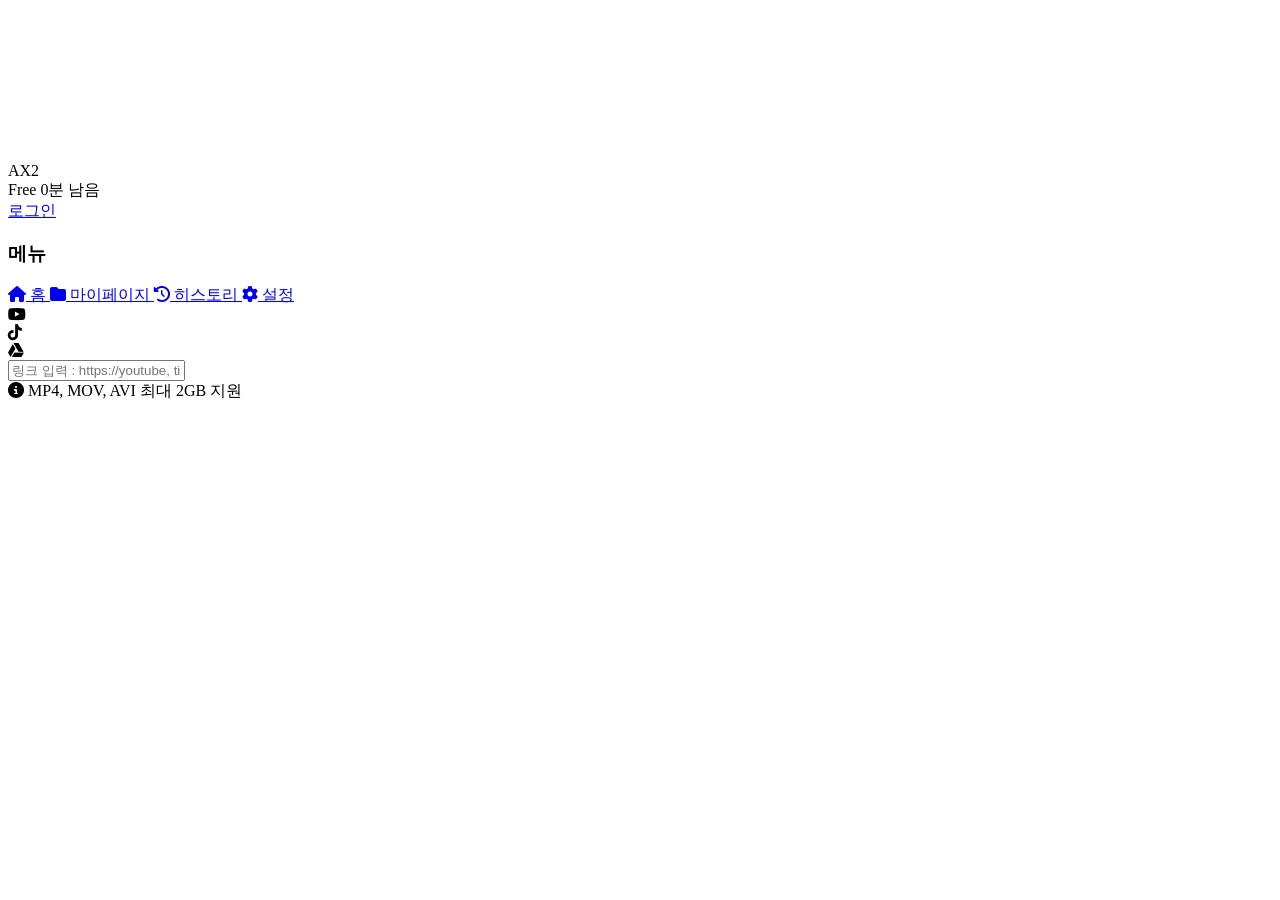
==== index.html @ b91e38ed "업데이트" ====
<!DOCTYPE html>
<html lang="ko">
<head>
    <meta charset="UTF-8">
    <meta name="viewport" content="width=device-width, initial-scale=1.0">
    <title>실시간 번역·자막 생성 - AX2</title>
    <link rel="stylesheet" href="styles.css">
    <link rel="stylesheet" href="https://cdnjs.cloudflare.com/ajax/libs/font-awesome/6.4.0/css/all.min.css">
</head>
<body>
    <!-- 배경 효과 -->
    <div class="background-effects">
        <div class="gradient-cloud cloud-1"></div>
        <div class="gradient-cloud cloud-2"></div>
        <div class="gradient-cloud cloud-3"></div>
        <canvas id="particles-canvas"></canvas>
        <canvas id="confetti-canvas"></canvas>
        <div class="reflection-light"></div>
    </div>

    <!-- 상단 네비게이션 -->
    <nav class="glass-nav">
        <div class="nav-content">
            <div class="nav-left">
                <div class="logo" onclick="location.href='index.html'">AX2</div>
            </div>
            <div class="nav-right">
                <div class="plan-info">
                    <span class="highlight">Free</span> <span id="remaining-time">0분 남음</span>
                </div>
                <a href="login.html" class="login-btn">로그인</a>
            </div>
        </div>
    </nav>

    <!-- 메인 컨텐츠 -->
    <main class="main-container">
        <div class="content-wrapper">
            <!-- 왼쪽 사이드바 -->
            <aside class="sidebar">
                <div class="sidebar-content">
                    <div class="sidebar-header">
                        <h3 class="sidebar-title">메뉴</h3>
                    </div>
                    <nav class="sidebar-nav">
                        <a href="#" class="sidebar-item active" data-page="home">
                            <i class="fas fa-home"></i>
                            <span>홈</span>
                        </a>
                        <a href="mypage.html" class="sidebar-item" data-page="projects">
                            <i class="fas fa-folder"></i>
                            <span>마이페이지</span>
                        </a>
                        <a href="#" class="sidebar-item" data-page="history">
                            <i class="fas fa-history"></i>
                            <span>히스토리</span>
                        </a>
                        <a href="#" class="sidebar-item" data-page="settings">
                            <i class="fas fa-cog"></i>
                            <span>설정</span>
                        </a>
                    </nav>
                </div>
            </aside>

            <!-- 중앙: 드롭존 및 영상 미리보기 -->
            <div class="left-panel">
                <!-- 드롭존 (업로드 전) -->
                <div class="drop-zone" id="dropZone">
                    <div class="drop-zone-content">
                        <div class="platform-logos">
                            <div class="platform-logo youtube">
                                <i class="fab fa-youtube"></i>
                            </div>
                            <div class="platform-logo tiktok">
                                <i class="fab fa-tiktok"></i>
                            </div>
                            <div class="platform-logo googledrive">
                                <i class="fab fa-google-drive"></i>
                            </div>
                        </div>
                        <div class="link-input-container">
                            <input type="text" class="link-input" id="linkInput" placeholder="링크 입력 : https://youtube, tiktok, google drive...">
                        </div>
                    </div>
                    <div class="drop-zone-info">
                        <i class="fas fa-info-circle"></i>
                        <span>MP4, MOV, AVI 최대 2GB 지원</span>
                    </div>
                    <input type="file" id="fileInput" accept="video/*" style="display: none;">
                </div>

            </div>
            </div>
        </div>
    </main>

    <!-- 번역 설정 모달 -->
    <div class="translation-modal" id="translationModal" style="display: none;">
        <div class="modal-backdrop" id="modalBackdrop"></div>
        <div class="modal-content-wrapper">
            <div class="right-panel" id="rightPanel">
                <div class="panel-header">
                    <h2 class="panel-title">
                        <i class="fas fa-cog"></i>
                        번역 설정
                    </h2>
                    <button class="modal-close-btn" id="closeTranslationModal">
                        <i class="fas fa-times"></i>
                    </button>
                </div>
                <div class="panel-content">
                    <!-- Original Language -->
                    <div class="setting-group">
                        <label class="setting-label">
                            <i class="fas fa-microphone"></i>
                            원본 언어
                        </label>
                        <div class="select-wrapper">
                            <select class="glass-select" id="originalLang">
                                <option value="auto">자동 감지</option>
                                <option value="en">영어</option>
                                <option value="es">스페인어</option>
                                <option value="fr">프랑스어</option>
                                <option value="de">독일어</option>
                                <option value="ja">일본어</option>
                                <option value="ko">한국어</option>
                                <option value="zh">중국어</option>
                            </select>
                            <i class="fas fa-chevron-down select-arrow"></i>
                        </div>
                    </div>

                    <!-- Target Languages -->
                    <div class="setting-group">
                        <label class="setting-label">
                            <i class="fas fa-globe"></i>
                            대상 언어
                        </label>
                        <div class="language-chips" id="languageChips">
                            <div class="language-chip" data-lang="en">
                                <span>영어</span>
                                <i class="fas fa-times"></i>
                            </div>
                            <div class="language-chip" data-lang="es">
                                <span>스페인어</span>
                                <i class="fas fa-times"></i>
                            </div>
                            <div class="language-chip" data-lang="fr">
                                <span>프랑스어</span>
                                <i class="fas fa-times"></i>
                            </div>
                            <button class="add-language-btn">
                                <i class="fas fa-plus"></i>
                                언어 추가
                            </button>
                        </div>
                    </div>

                    <!-- Number of Speakers -->
                    <div class="setting-group">
                        <label class="setting-label">
                            <i class="fas fa-users"></i>
                            화자 수
                        </label>
                        <div class="select-wrapper">
                            <select class="glass-select" id="speakers">
                                <option value="auto">자동 감지</option>
                                <option value="1">1명</option>
                                <option value="2">2명</option>
                                <option value="3">3명 이상</option>
                            </select>
                            <i class="fas fa-chevron-down select-arrow"></i>
                        </div>
                    </div>

                    <!-- Translate Now 버튼 -->
                    <button class="translate-btn" id="translateBtn">
                        <span>지금 번역하기</span>
                        <i class="fas fa-arrow-right"></i>
                    </button>

                    <!-- 정보 텍스트 -->
                    <div class="info-text">
                        <i class="fas fa-sparkles"></i>
                        <span>다국어 자막, 몇 초 만에 생성됩니다.</span>
                    </div>
                </div>
            </div>
        </div>
    </div>

    <!-- 언어 선택 모달 -->
    <div class="language-modal" id="languageModal" style="display: none;">
        <div class="modal-content">
            <div class="modal-header">
                <h3>대상 언어 선택</h3>
                <button class="modal-close" id="closeModal">
                    <i class="fas fa-times"></i>
                </button>
            </div>
            <div class="modal-body">
                <div class="language-grid">
                    <div class="modal-language-item" data-lang="en">
                        <i class="fas fa-flag"></i>
                        <span>영어</span>
                    </div>
                    <div class="modal-language-item" data-lang="es">
                        <i class="fas fa-flag"></i>
                        <span>스페인어</span>
                    </div>
                    <div class="modal-language-item" data-lang="fr">
                        <i class="fas fa-flag"></i>
                        <span>프랑스어</span>
                    </div>
                    <div class="modal-language-item" data-lang="de">
                        <i class="fas fa-flag"></i>
                        <span>독일어</span>
                    </div>
                    <div class="modal-language-item" data-lang="ja">
                        <i class="fas fa-flag"></i>
                        <span>일본어</span>
                    </div>
                    <div class="modal-language-item" data-lang="ko">
                        <i class="fas fa-flag"></i>
                        <span>한국어</span>
                    </div>
                    <div class="modal-language-item" data-lang="zh">
                        <i class="fas fa-flag"></i>
                        <span>중국어</span>
                    </div>
                    <div class="modal-language-item" data-lang="it">
                        <i class="fas fa-flag"></i>
                        <span>이탈리아어</span>
                    </div>
                </div>
            </div>
        </div>
    </div>

    <script src="script.js"></script>
</body>
</html>
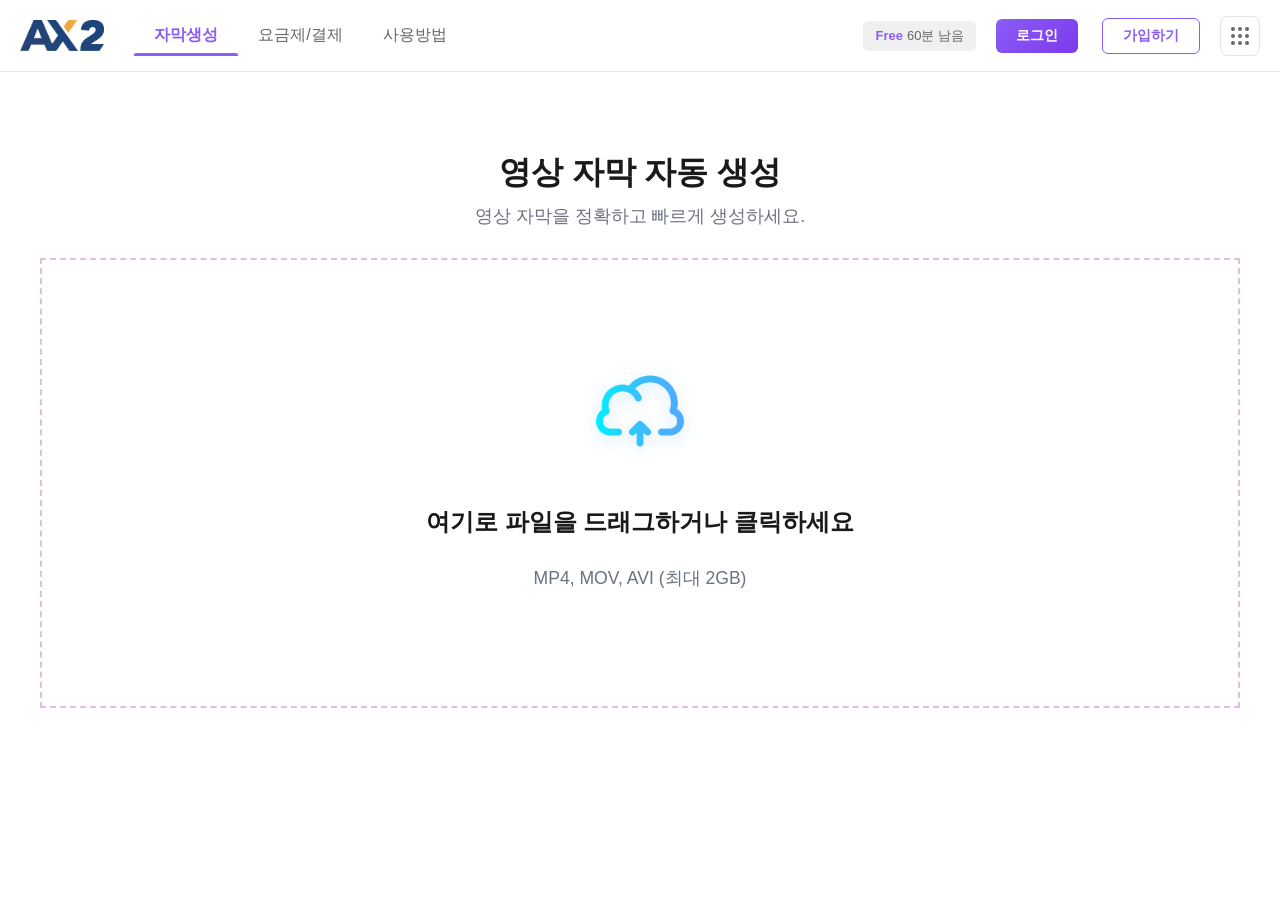
==== commit ff016c62: "Update UI: Remove hover scale animation, adjust GIF sizes, update edit page header" ====
--- a/index.html
+++ b/index.html
@@ -2,90 +2,34 @@
 <html lang="ko">
 <head>
     <meta charset="UTF-8">
-    <meta name="viewport" content="width=device-width, initial-scale=1.0">
+    <meta name="viewport" content="width=device-width, initial-scale=1.0, maximum-scale=5.0, user-scalable=yes">
     <title>실시간 번역·자막 생성 - AX2</title>
     <link rel="stylesheet" href="styles.css">
     <link rel="stylesheet" href="https://cdnjs.cloudflare.com/ajax/libs/font-awesome/6.4.0/css/all.min.css">
 </head>
 <body>
-    <!-- 배경 효과 -->
-    <div class="background-effects">
-        <div class="gradient-cloud cloud-1"></div>
-        <div class="gradient-cloud cloud-2"></div>
-        <div class="gradient-cloud cloud-3"></div>
-        <canvas id="particles-canvas"></canvas>
-        <canvas id="confetti-canvas"></canvas>
-        <div class="reflection-light"></div>
-    </div>
-
-    <!-- 상단 네비게이션 -->
-    <nav class="glass-nav">
-        <div class="nav-content">
-            <div class="nav-left">
-                <div class="logo" onclick="location.href='index.html'">AX2</div>
-            </div>
-            <div class="nav-right">
-                <div class="plan-info">
-                    <span class="highlight">Free</span> <span id="remaining-time">0분 남음</span>
-                </div>
-                <a href="login.html" class="login-btn">로그인</a>
-            </div>
-        </div>
-    </nav>
+    <!-- 네비게이션 바 플레이스홀더 -->
+    <div id="nav-placeholder"></div>
 
     <!-- 메인 컨텐츠 -->
     <main class="main-container">
         <div class="content-wrapper">
-            <!-- 왼쪽 사이드바 -->
-            <aside class="sidebar">
-                <div class="sidebar-content">
-                    <div class="sidebar-header">
-                        <h3 class="sidebar-title">메뉴</h3>
-                    </div>
-                    <nav class="sidebar-nav">
-                        <a href="#" class="sidebar-item active" data-page="home">
-                            <i class="fas fa-home"></i>
-                            <span>홈</span>
-                        </a>
-                        <a href="mypage.html" class="sidebar-item" data-page="projects">
-                            <i class="fas fa-folder"></i>
-                            <span>마이페이지</span>
-                        </a>
-                        <a href="#" class="sidebar-item" data-page="history">
-                            <i class="fas fa-history"></i>
-                            <span>히스토리</span>
-                        </a>
-                        <a href="#" class="sidebar-item" data-page="settings">
-                            <i class="fas fa-cog"></i>
-                            <span>설정</span>
-                        </a>
-                    </nav>
-                </div>
-            </aside>
-
             <!-- 중앙: 드롭존 및 영상 미리보기 -->
             <div class="left-panel">
+                <!-- 제목 및 부제목 -->
+                <div class="upload-section-header">
+                    <h1 class="upload-title" data-i18n="main-title">강의 영상을 업로드하세요</h1>
+                    <p class="upload-subtitle" data-i18n="main-subtitle">AI가 자동으로 자막을 생성하고 번역합니다.</p>
+                </div>
+                
                 <!-- 드롭존 (업로드 전) -->
                 <div class="drop-zone" id="dropZone">
                     <div class="drop-zone-content">
-                        <div class="platform-logos">
-                            <div class="platform-logo youtube">
-                                <i class="fab fa-youtube"></i>
-                            </div>
-                            <div class="platform-logo tiktok">
-                                <i class="fab fa-tiktok"></i>
-                            </div>
-                            <div class="platform-logo googledrive">
-                                <i class="fab fa-google-drive"></i>
-                            </div>
+                        <div class="upload-icon-wrapper">
+                            <img src="assets/image/cloud.png" alt="업로드" class="upload-icon">
                         </div>
-                        <div class="link-input-container">
-                            <input type="text" class="link-input" id="linkInput" placeholder="링크 입력 : https://youtube, tiktok, google drive...">
-                        </div>
-                    </div>
-                    <div class="drop-zone-info">
-                        <i class="fas fa-info-circle"></i>
-                        <span>MP4, MOV, AVI 최대 2GB 지원</span>
+                        <p class="drop-zone-text" data-i18n="upload-drag">여기로 파일을 드래그하거나 클릭하세요</p>
+                        <p class="drop-zone-file-info" data-i18n="upload-info">MP4, MOV, AVI (최대 2GB)</p>
                     </div>
                     <input type="file" id="fileInput" accept="video/*" style="display: none;">
                 </div>
@@ -108,6 +52,16 @@
                     <button class="modal-close-btn" id="closeTranslationModal">
                         <i class="fas fa-times"></i>
                     </button>
+                </div>
+                <!-- 비디오 미리보기 -->
+                <div class="video-preview-container" id="videoPreviewContainer" style="display: none;">
+                    <video class="video-preview" id="videoPreview" controls preload="metadata">
+                        <source src="" type="video/mp4">
+                    </video>
+                    <div class="video-preview-info">
+                        <span class="video-preview-name" id="videoPreviewName"></span>
+                        <span class="video-preview-size" id="videoPreviewSize"></span>
+                    </div>
                 </div>
                 <div class="panel-content">
                     <!-- Original Language -->
@@ -138,39 +92,10 @@
                             대상 언어
                         </label>
                         <div class="language-chips" id="languageChips">
-                            <div class="language-chip" data-lang="en">
-                                <span>영어</span>
-                                <i class="fas fa-times"></i>
-                            </div>
-                            <div class="language-chip" data-lang="es">
-                                <span>스페인어</span>
-                                <i class="fas fa-times"></i>
-                            </div>
-                            <div class="language-chip" data-lang="fr">
-                                <span>프랑스어</span>
-                                <i class="fas fa-times"></i>
-                            </div>
                             <button class="add-language-btn">
                                 <i class="fas fa-plus"></i>
                                 언어 추가
                             </button>
-                        </div>
-                    </div>
-
-                    <!-- Number of Speakers -->
-                    <div class="setting-group">
-                        <label class="setting-label">
-                            <i class="fas fa-users"></i>
-                            화자 수
-                        </label>
-                        <div class="select-wrapper">
-                            <select class="glass-select" id="speakers">
-                                <option value="auto">자동 감지</option>
-                                <option value="1">1명</option>
-                                <option value="2">2명</option>
-                                <option value="3">3명 이상</option>
-                            </select>
-                            <i class="fas fa-chevron-down select-arrow"></i>
                         </div>
                     </div>
 
@@ -180,8 +105,19 @@
                         <i class="fas fa-arrow-right"></i>
                     </button>
 
+                    <!-- 번역 진행률 표시 -->
+                    <div class="translation-progress-container" id="translationProgressContainer" style="display: none;">
+                        <div class="progress-info">
+                            <span class="progress-text" id="progressText">번역 준비 중...</span>
+                            <span class="progress-percent" id="progressPercent">0%</span>
+                        </div>
+                        <div class="progress-bar-container">
+                            <div class="progress-bar-fill" id="progressBarFill" style="width: 0%"></div>
+                        </div>
+                    </div>
+
                     <!-- 정보 텍스트 -->
-                    <div class="info-text">
+                    <div class="info-text" id="infoText">
                         <i class="fas fa-sparkles"></i>
                         <span>다국어 자막, 몇 초 만에 생성됩니다.</span>
                     </div>
@@ -201,13 +137,17 @@
             </div>
             <div class="modal-body">
                 <div class="language-grid">
+                    <div class="modal-language-item" data-lang="ko">
+                        <i class="fas fa-flag"></i>
+                        <span>한국어</span>
+                    </div>
                     <div class="modal-language-item" data-lang="en">
                         <i class="fas fa-flag"></i>
                         <span>영어</span>
                     </div>
-                    <div class="modal-language-item" data-lang="es">
+                    <div class="modal-language-item" data-lang="zh">
                         <i class="fas fa-flag"></i>
-                        <span>스페인어</span>
+                        <span>중국어</span>
                     </div>
                     <div class="modal-language-item" data-lang="fr">
                         <i class="fas fa-flag"></i>
@@ -221,23 +161,22 @@
                         <i class="fas fa-flag"></i>
                         <span>일본어</span>
                     </div>
-                    <div class="modal-language-item" data-lang="ko">
+                    <div class="modal-language-item" data-lang="es">
                         <i class="fas fa-flag"></i>
-                        <span>한국어</span>
+                        <span>스페인어</span>
                     </div>
-                    <div class="modal-language-item" data-lang="zh">
+                    <div class="modal-language-item" data-lang="vi">
                         <i class="fas fa-flag"></i>
-                        <span>중국어</span>
-                    </div>
-                    <div class="modal-language-item" data-lang="it">
-                        <i class="fas fa-flag"></i>
-                        <span>이탈리아어</span>
+                        <span>베트남어</span>
                     </div>
                 </div>
             </div>
         </div>
     </div>
 
-    <script src="script.js"></script>
+    <script src="js/i18n.js" defer></script>
+    <script src="js/nav-bar.js" defer></script>
+    <script src="js/auth-state.js?v=20231211" defer></script>
+    <script src="script.js?v=20231211" defer></script>
 </body>
 </html>
--- a/styles.css
+++ b/styles.css
@@ -0,0 +1,3752 @@
+/* AX2 실시간 번역·자막 생성 인터페이스 스타일 */
+
+/* 전역 변수 */
+:root {
+    --white: #FFFFFF;
+    --white-soft: #FAFAFA;
+    --blue-pastel: #E3F2FD;
+    --purple-pastel: #F3E5F5;
+    --pink-pastel: #FCE4EC;
+    --text-dark: #1A1A1A;
+    --text-light: #6B7280;
+    --blue: #8B5CF6;
+    --purple: #9C27B0;
+    --pink: #E91E63;
+    --shadow-soft: rgba(0, 0, 0, 0.05);
+    --shadow-medium: rgba(0, 0, 0, 0.1);
+    --glass-bg: rgba(255, 255, 255, 0.7);
+    --glass-border: rgba(255, 255, 255, 0.3);
+}
+
+* {
+    margin: 0;
+    padding: 0;
+    box-sizing: border-box;
+}
+
+body {
+    font-family: -apple-system, BlinkMacSystemFont, 'Segoe UI', 'Inter', 'SF Pro Display', sans-serif;
+    background: var(--white);
+    color: var(--text-dark);
+    overflow-x: hidden;
+    min-height: 100vh;
+    position: relative;
+}
+
+/* 배경 효과 - 제거됨 */
+.background-effects {
+    display: none !important;
+}
+
+.gradient-cloud {
+    display: none !important;
+}
+
+.cloud-1,
+.cloud-2,
+.cloud-3 {
+    display: none !important;
+}
+
+#particles-canvas,
+#confetti-canvas {
+    display: none !important;
+}
+
+.reflection-light {
+    display: none !important;
+}
+
+/* 네비게이션 */
+.glass-nav {
+    position: sticky;
+    top: 0;
+    z-index: 1000;
+    background: rgba(255, 255, 255, 0.95);
+    backdrop-filter: blur(30px);
+    border-bottom: 1px solid #E5E7EB;
+    padding: 15px 0;
+}
+
+.nav-content {
+    max-width: 100%;
+    margin: 0 auto;
+    padding: 0 20px;
+    display: flex;
+    align-items: center;
+    justify-content: space-between;
+}
+
+.nav-content {
+    max-width: 100%;
+    margin: 0 auto;
+    padding: 0 20px;
+    display: flex;
+    justify-content: space-between;
+    align-items: center;
+}
+
+.nav-left {
+    display: flex;
+    align-items: center;
+    gap: 30px;
+}
+
+.logo {
+    font-size: 28px;
+    font-weight: bold;
+    color: #8B5CF6;
+    cursor: pointer;
+    transition: all 0.2s ease;
+    white-space: nowrap;
+    display: flex;
+    align-items: center;
+}
+
+.logo-img {
+    height: 32px;
+    width: auto;
+    object-fit: contain;
+}
+
+.logo:hover {
+    /* 모션 제거 */
+}
+
+.logo:hover .logo-img {
+    opacity: 0.9;
+}
+
+.service-tabs {
+    display: flex;
+    align-items: center;
+    gap: 0;
+    background: transparent;
+    border-radius: 0;
+    padding: 0;
+    overflow: visible;
+    box-shadow: none;
+}
+
+.service-tab {
+    padding: 10px 20px;
+    border: none;
+    background: transparent;
+    color: #666666;
+    font-size: 16px;
+    font-weight: 500;
+    cursor: pointer;
+    transition: all 0.3s ease;
+    white-space: nowrap;
+    position: relative;
+    border-radius: 0;
+    margin-right: 0;
+    text-decoration: none;
+    display: flex;
+    align-items: center;
+    gap: 8px;
+}
+
+.service-tab:last-child {
+    margin-right: 0;
+}
+
+.service-tab::before {
+    content: '';
+    position: absolute;
+    bottom: 0;
+    left: 0;
+    right: 0;
+    height: 3px;
+    background: transparent;
+    transition: all 0.3s ease;
+    border-radius: 2px 2px 0 0;
+}
+
+.service-tab:hover {
+    background: rgba(74, 158, 255, 0.08);
+    color: #8B5CF6;
+}
+
+.service-tab i {
+    font-size: 14px;
+}
+
+.service-tab.active {
+    background: rgba(255, 255, 255, 1);
+    color: #8B5CF6;
+    font-weight: 600;
+    box-shadow: none;
+    z-index: 2;
+    transform: none;
+}
+
+.service-tab.active::before {
+    background: #8B5CF6;
+    height: 3px;
+    box-shadow: none;
+}
+
+.nav-right {
+    display: flex;
+    align-items: center;
+    gap: 20px;
+    position: relative;
+    flex-shrink: 0;
+}
+
+.plan-info {
+    font-size: 13px;
+    color: #666666;
+    padding: 6px 12px;
+    background: #f0f0f0;
+    border-radius: 6px;
+    display: flex;
+    align-items: center;
+    gap: 4px;
+}
+
+.plan-info .highlight {
+    color: #8B5CF6;
+    font-weight: 600;
+}
+
+.nav-icon {
+    position: relative;
+    width: 40px;
+    height: 40px;
+    border-radius: 50%;
+    background: rgba(255, 255, 255, 0.6);
+    backdrop-filter: blur(10px);
+    display: flex;
+    align-items: center;
+    justify-content: center;
+    color: var(--text-dark);
+    cursor: pointer;
+    transition: all 0.3s ease;
+    border: 1px solid rgba(0, 0, 0, 0.05);
+}
+
+.nav-icon:hover {
+    background: rgba(255, 255, 255, 0.9);
+    transform: translateY(-2px);
+    box-shadow: 0 4px 15px var(--shadow-soft);
+}
+
+.notification-badge {
+    position: absolute;
+    top: -2px;
+    right: -2px;
+    width: 18px;
+    height: 18px;
+    border-radius: 50%;
+    background: linear-gradient(135deg, var(--pink), var(--purple));
+    color: var(--white);
+    font-size: 0.7rem;
+    font-weight: 700;
+    display: flex;
+    align-items: center;
+    justify-content: center;
+}
+
+.login-btn {
+    padding: 8px 20px;
+    background: linear-gradient(135deg, #8B5CF6 0%, #7C3AED 100%);
+    color: #ffffff;
+    border: none;
+    border-radius: 6px;
+    font-size: 14px;
+    font-weight: 600;
+    cursor: pointer;
+    text-decoration: none;
+    transition: transform 0.2s, box-shadow 0.2s;
+    display: inline-block;
+}
+
+.login-btn:hover {
+    transform: translateY(-2px);
+    box-shadow: 0 4px 12px rgba(102, 126, 234, 0.4);
+}
+
+.signup-btn {
+    padding: 8px 20px;
+    background: rgba(255, 255, 255, 0.9);
+    color: #8B5CF6;
+    border: 1px solid #8B5CF6;
+    border-radius: 6px;
+    font-size: 14px;
+    font-weight: 600;
+    cursor: pointer;
+    text-decoration: none;
+    transition: transform 0.2s, box-shadow 0.2s, background 0.2s;
+    display: inline-block;
+    margin-left: 4px;
+}
+
+.signup-btn:hover {
+    transform: translateY(-2px);
+    background: rgba(102, 126, 234, 0.1);
+    box-shadow: 0 4px 12px rgba(102, 126, 234, 0.2);
+}
+
+.live-lecture-btn {
+    padding: 8px 12px;
+    background: rgba(255, 255, 255, 0.9);
+    color: #8B5CF6;
+    border: 1px solid #8B5CF6;
+    border-radius: 6px;
+    font-size: 14px;
+    font-weight: 600;
+    cursor: pointer;
+    text-decoration: none;
+    transition: transform 0.2s, box-shadow 0.2s, background 0.2s;
+    display: inline-flex;
+    align-items: center;
+    justify-content: center;
+    margin-right: 8px;
+    width: 36px;
+    height: 36px;
+}
+
+.live-lecture-btn:hover {
+    transform: translateY(-2px);
+    background: rgba(102, 126, 234, 0.1);
+    box-shadow: 0 4px 12px rgba(102, 126, 234, 0.2);
+}
+
+.live-lecture-btn i {
+    font-size: 16px;
+}
+
+.live-lecture-btn.active {
+    background: linear-gradient(135deg, #8B5CF6 0%, #7C3AED 100%);
+    color: #ffffff;
+    border-color: transparent;
+}
+
+.live-lecture-btn.active:hover {
+    background: linear-gradient(135deg, #5568d3 0%, #653a8f 100%);
+}
+
+/* 메인 컨테이너 */
+.main-container {
+    position: relative;
+    z-index: 1;
+    padding: 40px;
+    min-height: calc(100vh - 140px);
+    margin-top: 0;
+}
+
+.content-wrapper {
+    max-width: 1400px;
+    margin: 0 auto;
+    display: grid;
+    grid-template-columns: 1fr 400px;
+    gap: 30px;
+    padding: 0;
+}
+
+.content-wrapper .left-panel {
+    grid-column: 1 / -1;
+}
+
+/* 왼쪽 사이드바 */
+.sidebar {
+    position: fixed;
+    left: 0;
+    top: 70px;
+    width: 280px;
+    height: calc(100vh - 70px);
+    z-index: 100;
+    overflow-y: auto;
+}
+
+.sidebar-content {
+    background: var(--glass-bg);
+    backdrop-filter: blur(30px);
+    padding: 20px 25px;
+    box-shadow: 0 10px 40px var(--shadow-soft);
+    border-right: 1px solid rgba(0, 0, 0, 0.05);
+    display: flex;
+    flex-direction: column;
+    height: 100%;
+    border-radius: 0;
+}
+
+.sidebar-header {
+    margin-bottom: 25px;
+    padding-bottom: 20px;
+    border-bottom: 1px solid rgba(0, 0, 0, 0.05);
+}
+
+.sidebar-title {
+    font-size: 1.2rem;
+    font-weight: 700;
+    color: var(--text-dark);
+    display: flex;
+    align-items: center;
+    justify-content: center;
+}
+
+.sidebar-logo-img {
+    height: 24px;
+    width: auto;
+    object-fit: contain;
+}
+
+.sidebar-nav {
+    display: flex;
+    flex-direction: column;
+    gap: 8px;
+    flex: 1;
+}
+
+.sidebar-item {
+    display: flex;
+    align-items: center;
+    gap: 12px;
+    padding: 14px 16px;
+    border-radius: 12px;
+    color: var(--text-dark);
+    text-decoration: none;
+    font-size: 0.95rem;
+    font-weight: 500;
+    transition: all 0.3s ease;
+    position: relative;
+}
+
+.sidebar-item i {
+    width: 20px;
+    font-size: 1.1rem;
+    color: var(--text-light);
+    transition: all 0.3s ease;
+}
+
+.sidebar-item:hover {
+    background: rgba(33, 150, 243, 0.08);
+    transform: translateX(5px);
+}
+
+.sidebar-item:hover i {
+    color: var(--blue);
+}
+
+.sidebar-item.active {
+    background: linear-gradient(135deg, rgba(33, 150, 243, 0.15), rgba(156, 39, 176, 0.15));
+    color: var(--blue);
+    box-shadow: 0 4px 15px rgba(33, 150, 243, 0.2);
+}
+
+.sidebar-item.active i {
+    color: var(--blue);
+}
+
+.sidebar-item.active::before {
+    content: '';
+    position: absolute;
+    left: 0;
+    top: 50%;
+    transform: translateY(-50%);
+    width: 3px;
+    height: 60%;
+    background: linear-gradient(180deg, var(--blue), var(--purple));
+    border-radius: 0 3px 3px 0;
+}
+
+.sidebar-footer {
+    margin-top: auto;
+    padding-top: 20px;
+    border-top: 1px solid rgba(0, 0, 0, 0.05);
+}
+
+
+/* 왼쪽 패널 */
+.left-panel {
+    position: relative;
+    display: flex;
+    flex-direction: column;
+    align-items: center;
+    justify-content: flex-start;
+    padding-top: 40px;
+}
+
+/* 업로드 섹션 헤더 */
+.upload-section-header {
+    margin-bottom: 30px;
+    text-align: center;
+}
+
+.upload-title {
+    font-size: 2rem;
+    font-weight: 700;
+    color: var(--text-dark);
+    margin-bottom: 10px;
+    line-height: 1.3;
+}
+
+.upload-subtitle {
+    font-size: 1.1rem;
+    color: var(--text-light);
+    margin: 0;
+}
+
+/* 드롭존 */
+.drop-zone {
+    width: 100%;
+    min-height: 450px;
+    border-radius: 0;
+    background: #ffffff;
+    border: 2px dashed rgba(156, 39, 176, 0.3);
+    display: flex;
+    flex-direction: column;
+    align-items: center;
+    justify-content: center;
+    cursor: pointer;
+    transition: transform 0.4s cubic-bezier(0.175, 0.885, 0.32, 1.275), border-color 0.3s ease;
+    position: relative;
+    overflow: hidden;
+    margin: 0 auto;
+    padding: 40px;
+    user-select: none;
+    will-change: transform;
+    transform: translateZ(0); /* GPU 가속 */
+    background: white;
+}
+
+.drop-zone::before {
+    content: '';
+    position: absolute;
+    top: -10px;
+    left: 0;
+    right: 0;
+    bottom: -10px;
+    background: linear-gradient(135deg, rgba(33, 150, 243, 0.05), rgba(156, 39, 176, 0.05));
+    opacity: 0;
+    transition: opacity 0.3s ease;
+}
+
+.drop-zone:hover::before {
+    opacity: 1;
+}
+
+.drop-zone:hover {
+    border-color: rgba(156, 39, 176, 0.5);
+    transform: translateY(-2px) translateZ(0);
+}
+
+.drop-zone.drag-over {
+    border-color: rgba(156, 39, 176, 0.8);
+    background: rgba(156, 39, 176, 0.05);
+    transform: scale(1.01) translateZ(0);
+    transition: transform 0.3s ease, border-color 0.3s ease, background 0.3s ease;
+}
+
+.drop-zone-content {
+    display: flex;
+    flex-direction: column;
+    align-items: center;
+    gap: 20px;
+    width: 100%;
+    z-index: 1;
+    position: relative;
+}
+
+.upload-icon-wrapper {
+    width: 100px;
+    height: 100px;
+    display: flex;
+    align-items: center;
+    justify-content: center;
+    margin-bottom: 10px;
+    background: transparent;
+}
+
+.upload-icon {
+    width: 64px;
+    height: 64px;
+    animation: float-icon 3s ease-in-out infinite;
+    will-change: transform;
+    transform: translateZ(0); /* GPU 가속 */
+    object-fit: contain;
+    object-position: center;
+    display: block;
+    margin: 0 auto;
+    filter: brightness(0) saturate(100%) invert(47%) sepia(93%) saturate(1352%) hue-rotate(250deg) brightness(95%) contrast(95%);
+}
+
+.drop-zone-text {
+    font-size: 1.5rem;
+    font-weight: 600;
+    color: var(--text-dark);
+    margin: 0;
+    text-align: center;
+}
+
+.drop-zone-file-info {
+    font-size: 1.1rem;
+    color: var(--text-light);
+    margin: 0;
+    text-align: center;
+    margin-top: 8px;
+}
+
+.file-select-btn {
+    padding: 14px 32px;
+    border: none;
+    border-radius: 12px;
+    background: #9c27b0;
+    color: #ffffff;
+    font-size: 1rem;
+    font-weight: 600;
+    cursor: pointer;
+    transition: all 0.3s ease;
+    margin-top: 10px;
+    box-shadow: 0 4px 12px rgba(156, 39, 176, 0.3);
+}
+
+.file-select-btn:hover {
+    background: #7b1fa2;
+    transform: translateY(-2px);
+    box-shadow: 0 6px 16px rgba(156, 39, 176, 0.4);
+}
+
+.file-select-btn:active {
+    transform: translateY(0);
+}
+
+.platform-logos {
+    display: flex;
+    align-items: center;
+    gap: 12px;
+}
+
+.platform-logo {
+    width: 40px;
+    height: 40px;
+    border-radius: 8px;
+    display: flex;
+    align-items: center;
+    justify-content: center;
+    font-size: 20px;
+    transition: transform 0.2s;
+}
+
+.platform-logo:hover {
+    transform: scale(1.1);
+}
+
+.platform-logo.youtube {
+    color: #FF0000;
+    background: rgba(255, 0, 0, 0.1);
+}
+
+.platform-logo.tiktok {
+    color: #000000;
+    background: rgba(0, 0, 0, 0.1);
+}
+
+.platform-logo.googledrive {
+    color: #4285F4;
+    background: rgba(66, 133, 244, 0.1);
+}
+
+.link-input-container {
+    flex: 1;
+    position: relative;
+}
+
+.link-input {
+    width: 100%;
+    padding: 16px 20px;
+    border: 2px solid rgba(33, 150, 243, 0.3);
+    border-radius: 16px;
+    background: rgba(255, 255, 255, 0.8);
+    backdrop-filter: blur(10px);
+    font-size: 1rem;
+    color: var(--text-dark);
+    outline: none;
+    transition: all 0.3s ease;
+}
+
+.link-input:focus {
+    border-color: rgba(33, 150, 243, 0.6);
+    background: rgba(255, 255, 255, 0.95);
+    box-shadow: 0 0 0 4px rgba(33, 150, 243, 0.1);
+}
+
+.link-input::placeholder {
+    color: var(--text-light);
+}
+
+.upload-btn {
+    display: flex;
+    align-items: center;
+    gap: 8px;
+    padding: 16px 32px;
+    border: 2px solid rgba(255, 152, 0, 0.5);
+    border-radius: 16px;
+    background: rgba(255, 152, 0, 0.1);
+    backdrop-filter: blur(10px);
+    color: var(--text-dark);
+    font-size: 1rem;
+    font-weight: 600;
+    cursor: pointer;
+    transition: all 0.3s ease;
+    white-space: nowrap;
+}
+
+.upload-btn:hover {
+    background: rgba(255, 152, 0, 0.2);
+    border-color: rgba(255, 152, 0, 0.7);
+    transform: translateY(-2px);
+    box-shadow: 0 4px 12px rgba(255, 152, 0, 0.2);
+}
+
+.upload-btn:active {
+    transform: translateY(0);
+}
+
+.upload-icon {
+    width: 88px;
+    height: 88px;
+    color: var(--blue);
+    margin-bottom: 30px;
+    animation: float-icon 3s ease-in-out infinite;
+    filter: drop-shadow(0 4px 8px rgba(33, 150, 243, 0.2));
+}
+
+@keyframes float-icon {
+    0%, 100% {
+        transform: translateY(0);
+    }
+    50% {
+        transform: translateY(-10px);
+    }
+}
+
+.drop-zone-title {
+    font-size: 2.5rem;
+    font-weight: 700;
+    color: var(--text-dark);
+    margin-bottom: 15px;
+    line-height: 1.3;
+}
+
+.drop-zone-subtitle {
+    font-size: 1.3rem;
+    color: var(--text-light);
+    margin-bottom: 30px;
+}
+
+.click-link {
+    color: var(--blue);
+    font-weight: 600;
+    text-decoration: underline;
+    cursor: pointer;
+}
+
+.drop-zone-info {
+    display: flex;
+    align-items: center;
+    justify-content: center;
+    gap: 8px;
+    color: var(--text-light);
+    font-size: 0.9rem;
+    margin-top: 16px;
+    padding: 8px 16px;
+    background: rgba(255, 255, 255, 0.6);
+    backdrop-filter: blur(10px);
+    border-radius: 12px;
+    border: 1px solid rgba(0, 0, 0, 0.05);
+}
+
+/* 영상 미리보기 */
+.video-preview {
+    width: 100%;
+    border-radius: 28px;
+    background: var(--glass-bg);
+    backdrop-filter: blur(30px);
+    padding: 20px;
+    box-shadow: 0 10px 40px var(--shadow-soft);
+    border: 1px solid rgba(0, 0, 0, 0.05);
+}
+
+.video-wrapper {
+    position: relative;
+    width: 100%;
+    min-height: 600px;
+    border-radius: 20px;
+    overflow: hidden;
+    background: #000;
+    margin-bottom: 20px;
+    display: flex;
+    align-items: center;
+    justify-content: center;
+}
+
+#videoPlayer {
+    width: 100%;
+    height: 100%;
+    min-height: 600px;
+    object-fit: contain;
+    display: block;
+}
+
+.video-overlay {
+    position: absolute;
+    top: 20px;
+    right: 20px;
+    z-index: 10;
+}
+
+.language-badge {
+    display: flex;
+    align-items: center;
+    gap: 8px;
+    padding: 8px 16px;
+    background: rgba(255, 255, 255, 0.9);
+    backdrop-filter: blur(10px);
+    border-radius: 20px;
+    color: var(--text-dark);
+    font-size: 0.9rem;
+    font-weight: 600;
+    box-shadow: 0 4px 15px var(--shadow-soft);
+}
+
+.subtitle-overlay {
+    position: absolute;
+    bottom: 60px;
+    left: 50%;
+    transform: translateX(-50%);
+    z-index: 10;
+    max-width: 80%;
+    text-align: center;
+}
+
+.subtitle-text {
+    padding: 12px 24px;
+    background: rgba(0, 0, 0, 0.8);
+    backdrop-filter: blur(10px);
+    color: var(--white);
+    border-radius: 12px;
+    font-size: 1.1rem;
+    font-weight: 500;
+    box-shadow: 0 4px 20px rgba(0, 0, 0, 0.3);
+}
+
+/* 번역 설정 모달 */
+.translation-modal {
+    position: fixed;
+    top: 0;
+    left: 0;
+    width: 100%;
+    height: 100%;
+    z-index: 2000;
+    display: flex;
+    align-items: center;
+    justify-content: center;
+    opacity: 1;
+}
+
+.modal-backdrop {
+    position: absolute;
+    top: 0;
+    left: 0;
+    width: 100%;
+    height: 100%;
+    background: rgba(255, 255, 255, 0.9);
+    backdrop-filter: blur(5px);
+}
+
+.modal-content-wrapper {
+    position: relative;
+    z-index: 2001;
+    width: 90%;
+    max-width: 500px;
+    max-height: 90vh;
+    overflow-y: auto;
+}
+
+/* 오른쪽 패널 */
+.right-panel {
+    background: #ffffff;
+    backdrop-filter: blur(30px);
+    border-radius: 24px;
+    padding: 28px;
+    box-shadow: 0 10px 40px var(--shadow-soft);
+    border: 1px solid rgba(0, 0, 0, 0.1);
+    height: fit-content;
+    position: relative;
+    max-width: 100%;
+}
+
+.panel-header {
+    display: flex;
+    justify-content: space-between;
+    align-items: center;
+    margin-bottom: 24px;
+    padding-bottom: 16px;
+    border-bottom: 1px solid rgba(0, 0, 0, 0.05);
+}
+
+.modal-close-btn {
+    background: transparent;
+    border: none;
+    color: var(--text-light);
+    font-size: 1.2rem;
+    cursor: pointer;
+    padding: 5px;
+    border-radius: 50%;
+    width: 32px;
+    height: 32px;
+    display: flex;
+    align-items: center;
+    justify-content: center;
+    transition: all 0.3s ease;
+}
+
+.modal-close-btn:hover {
+    background: rgba(0, 0, 0, 0.05);
+    color: var(--text-dark);
+}
+
+.panel-title {
+    font-size: 1.5rem;
+    font-weight: 700;
+    color: var(--text-dark);
+}
+
+.panel-content {
+    display: flex;
+    flex-direction: column;
+    gap: 20px;
+}
+
+/* 비디오 미리보기 컨테이너 (번역 설정 모달용) */
+.video-preview-container {
+    margin-bottom: 24px;
+    padding: 0;
+    background: transparent;
+    border-radius: 12px;
+    display: block !important;
+}
+
+.video-preview-container .video-preview {
+    width: 100%;
+    max-height: 200px;
+    min-height: 150px;
+    border-radius: 8px;
+    background: #000;
+    object-fit: contain;
+    display: block;
+    cursor: pointer;
+}
+
+.video-preview-container .video-preview::-webkit-media-controls-panel {
+    background-color: rgba(0, 0, 0, 0.5);
+}
+
+.video-preview-info {
+    display: flex;
+    flex-direction: column;
+    gap: 4px;
+    margin-top: 8px;
+    font-size: 0.8rem;
+}
+
+.video-preview-name {
+    font-weight: 500;
+    color: var(--text-dark);
+    overflow: hidden;
+    text-overflow: ellipsis;
+    white-space: nowrap;
+    width: 100%;
+    font-size: 0.85rem;
+    line-height: 1.4;
+}
+
+.video-preview-size {
+    color: var(--text-light);
+    white-space: nowrap;
+    font-size: 0.75rem;
+    line-height: 1.4;
+}
+
+/* 설정 그룹 */
+.setting-group {
+    display: flex;
+    flex-direction: column;
+    gap: 10px;
+}
+
+.setting-label {
+    font-size: 0.9rem;
+    font-weight: 600;
+    color: var(--text-dark);
+    display: flex;
+    align-items: center;
+    gap: 8px;
+    margin-bottom: 2px;
+}
+
+.setting-label i {
+    color: #666;
+    font-size: 0.85rem;
+    width: 16px;
+    text-align: center;
+}
+
+/* Select */
+.select-wrapper {
+    position: relative;
+}
+
+.glass-select {
+    width: 100%;
+    padding: 12px 16px;
+    border-radius: 12px;
+    border: 1px solid rgba(0, 0, 0, 0.1);
+    background: rgba(255, 255, 255, 0.8);
+    backdrop-filter: blur(10px);
+    color: var(--text-dark);
+    font-size: 0.95rem;
+    cursor: pointer;
+    appearance: none;
+    transition: all 0.3s ease;
+}
+
+.glass-select:hover {
+    background: rgba(255, 255, 255, 0.9);
+    border-color: rgba(33, 150, 243, 0.3);
+}
+
+.glass-select:focus {
+    outline: none;
+    border-color: var(--blue);
+    box-shadow: 0 0 0 3px rgba(33, 150, 243, 0.1);
+}
+
+.select-arrow {
+    position: absolute;
+    right: 16px;
+    top: 50%;
+    transform: translateY(-50%);
+    pointer-events: none;
+    color: var(--text-light);
+    font-size: 0.8rem;
+}
+
+/* 다중 선택 스타일 */
+.multi-select-wrapper {
+    position: relative;
+    width: 100%;
+}
+
+.multi-select-display {
+    width: 100%;
+    padding: 12px 16px;
+    border-radius: 12px;
+    border: 1px solid rgba(0, 0, 0, 0.1);
+    background: rgba(255, 255, 255, 0.8);
+    backdrop-filter: blur(10px);
+    color: var(--text-dark);
+    font-size: 0.95rem;
+    cursor: pointer;
+    transition: all 0.3s ease;
+    display: flex;
+    align-items: center;
+    justify-content: space-between;
+    position: relative;
+}
+
+.multi-select-display:hover {
+    background: rgba(255, 255, 255, 0.9);
+    border-color: rgba(33, 150, 243, 0.3);
+}
+
+.multi-select-display.active {
+    border-color: var(--blue);
+    box-shadow: 0 0 0 3px rgba(33, 150, 243, 0.1);
+}
+
+.multi-select-display .placeholder-text {
+    color: var(--text-light);
+}
+
+.multi-select-display .select-arrow {
+    position: static;
+    transform: none;
+    margin-left: auto;
+    transition: transform 0.3s ease;
+}
+
+.multi-select-display.active .select-arrow {
+    transform: rotate(180deg);
+}
+
+.multi-select-dropdown {
+    position: absolute;
+    top: calc(100% + 8px);
+    left: 0;
+    right: 0;
+    background: rgba(255, 255, 255, 0.95);
+    backdrop-filter: blur(10px);
+    border: 1px solid rgba(0, 0, 0, 0.1);
+    border-radius: 12px;
+    box-shadow: 0 8px 24px rgba(0, 0, 0, 0.1);
+    z-index: 1000;
+    max-height: 250px;
+    overflow-y: auto;
+    padding: 8px;
+}
+
+.multi-select-option {
+    display: flex;
+    align-items: center;
+    padding: 10px 12px;
+    border-radius: 8px;
+    cursor: pointer;
+    transition: background 0.2s ease;
+}
+
+.multi-select-option:hover {
+    background: rgba(33, 150, 243, 0.1);
+}
+
+.multi-select-option input[type="checkbox"] {
+    margin-right: 10px;
+    width: 18px;
+    height: 18px;
+    cursor: pointer;
+    accent-color: var(--blue);
+}
+
+.multi-select-option label {
+    cursor: pointer;
+    flex: 1;
+    font-size: 0.95rem;
+    color: var(--text-dark);
+}
+
+/* 선택한 언어 태그 */
+.selected-languages-tags {
+    display: flex;
+    flex-wrap: wrap;
+    gap: 8px;
+    margin-top: 12px;
+    min-height: 32px;
+}
+
+.language-tag {
+    display: inline-flex;
+    align-items: center;
+    gap: 6px;
+    padding: 6px 12px;
+    background: linear-gradient(135deg, rgba(33, 150, 243, 0.15), rgba(156, 39, 176, 0.15));
+    border: 1px solid rgba(33, 150, 243, 0.3);
+    border-radius: 20px;
+    font-size: 0.85rem;
+    color: var(--text-dark);
+    font-weight: 500;
+    animation: fadeIn 0.3s ease;
+}
+
+.language-tag .remove-btn {
+    background: none;
+    border: none;
+    color: var(--text-light);
+    cursor: pointer;
+    padding: 0;
+    width: 16px;
+    height: 16px;
+    display: flex;
+    align-items: center;
+    justify-content: center;
+    border-radius: 50%;
+    transition: all 0.2s ease;
+    font-size: 12px;
+    line-height: 1;
+}
+
+.language-tag .remove-btn:hover {
+    background: rgba(0, 0, 0, 0.1);
+    color: var(--text-dark);
+}
+
+@keyframes fadeIn {
+    from {
+        opacity: 0;
+        transform: scale(0.9);
+    }
+    to {
+        opacity: 1;
+        transform: scale(1);
+    }
+}
+
+/* 언어 칩 */
+.language-chips {
+    display: flex;
+    flex-wrap: wrap;
+    gap: 8px;
+    align-items: center;
+}
+
+.language-chip {
+    display: inline-flex;
+    align-items: center;
+    gap: 6px;
+    padding: 6px 12px;
+    background: #E3F2FD;
+    border: 1px solid #BBDEFB;
+    border-radius: 16px;
+    font-size: 0.85rem;
+    color: #1976D2;
+    cursor: pointer;
+    transition: all 0.2s ease;
+    font-weight: 500;
+}
+
+.language-chip:hover {
+    background: #BBDEFB;
+    border-color: #90CAF9;
+}
+
+.language-chip i {
+    font-size: 0.75rem;
+    cursor: pointer;
+    opacity: 0.8;
+    margin-left: 2px;
+    transition: opacity 0.2s ease;
+}
+
+.language-chip i:hover {
+    opacity: 1;
+}
+
+.add-language-btn {
+    display: inline-flex;
+    align-items: center;
+    gap: 6px;
+    padding: 6px 12px;
+    border: 2px dashed #BBDEFB;
+    border-radius: 16px;
+    background: transparent;
+    color: #1976D2;
+    font-size: 0.85rem;
+    cursor: pointer;
+    transition: all 0.2s ease;
+    font-weight: 500;
+}
+
+.add-language-btn:hover {
+    border-color: #90CAF9;
+    background: rgba(33, 150, 243, 0.05);
+}
+
+/* Translate Now 버튼 */
+.translate-btn {
+    width: 100%;
+    padding: 16px 24px;
+    border: none;
+    border-radius: 12px;
+    background: linear-gradient(135deg, #9c27b0 0%, #7b1fa2 50%, #6a1b9a 100%);
+    color: #FFFFFF;
+    font-size: 1rem;
+    font-weight: 600;
+    cursor: pointer;
+    display: flex;
+    align-items: center;
+    justify-content: center;
+    gap: 8px;
+    transition: all 0.2s ease;
+    margin-top: 8px;
+    box-shadow: 0 4px 20px rgba(156, 39, 176, 0.4);
+}
+
+.translate-btn:hover:not(:disabled) {
+    background: linear-gradient(135deg, #8e24aa 0%, #6a1b9a 50%, #4a148c 100%);
+    box-shadow: 0 6px 25px rgba(156, 39, 176, 0.5);
+    transform: translateY(-2px);
+}
+
+.translate-btn:active:not(:disabled) {
+    background: linear-gradient(135deg, #7b1fa2 0%, #6a1b9a 50%, #4a148c 100%);
+    transform: translateY(0);
+    box-shadow: 0 2px 10px rgba(156, 39, 176, 0.3);
+}
+
+.translate-btn:disabled {
+    opacity: 0.6;
+    cursor: not-allowed;
+}
+
+.translate-btn span {
+    color: #FFFFFF;
+}
+
+.translate-btn i {
+    color: #FFFFFF;
+    font-size: 0.9rem;
+}
+
+@keyframes bounce-btn {
+    0%, 100% {
+        transform: scale(1);
+    }
+    50% {
+        transform: scale(0.95);
+    }
+}
+
+.info-text {
+    display: flex;
+    align-items: center;
+    gap: 6px;
+    color: #666;
+    font-size: 0.8rem;
+    text-align: center;
+    justify-content: center;
+    margin-top: 12px;
+    padding-top: 8px;
+}
+
+.info-text i {
+    color: #9C27B0;
+    font-size: 0.75rem;
+}
+
+/* 번역 진행률 표시 */
+.translation-progress-container {
+    margin-top: 15px;
+    padding: 12px;
+    background: rgba(0, 0, 0, 0.02);
+    border-radius: 8px;
+    border: 1px solid rgba(0, 0, 0, 0.05);
+}
+
+.progress-info {
+    display: flex;
+    justify-content: space-between;
+    align-items: center;
+    margin-bottom: 8px;
+}
+
+.progress-text {
+    font-size: 0.85rem;
+    color: var(--text-dark);
+    font-weight: 500;
+    flex: 1;
+}
+
+.progress-percent {
+    font-size: 0.9rem;
+    color: var(--purple);
+    font-weight: 600;
+    min-width: 45px;
+    text-align: right;
+}
+
+.progress-bar-container {
+    width: 100%;
+    height: 8px;
+    background: rgba(0, 0, 0, 0.05);
+    border-radius: 4px;
+    overflow: hidden;
+    position: relative;
+}
+
+.progress-bar-fill {
+    height: 100%;
+    background: linear-gradient(90deg, #9c27b0 0%, #e91e63 100%);
+    border-radius: 4px;
+    transition: width 0.3s ease;
+    position: relative;
+    overflow: hidden;
+}
+
+.progress-bar-fill::after {
+    content: '';
+    position: absolute;
+    top: 0;
+    left: 0;
+    bottom: 0;
+    right: 0;
+    background: linear-gradient(
+        90deg,
+        transparent,
+        rgba(255, 255, 255, 0.3),
+        transparent
+    );
+    animation: shimmer 1.5s infinite;
+}
+
+@keyframes shimmer {
+    0% {
+        transform: translateX(-100%);
+    }
+    100% {
+        transform: translateX(100%);
+    }
+}
+
+/* Video Preview Section */
+.video-preview-section {
+    display: flex;
+    flex-direction: column;
+    gap: 12px;
+    margin-bottom: 10px;
+}
+
+.video-thumbnail-small {
+    width: 100%;
+    height: 120px;
+    border-radius: 12px;
+    background: linear-gradient(135deg, #a8e6cf 0%, #dcedc1 50%, #ffd3a5 100%);
+    position: relative;
+    overflow: hidden;
+    display: flex;
+    align-items: center;
+    justify-content: center;
+}
+
+.video-thumbnail-overlay {
+    position: absolute;
+    bottom: 8px;
+    right: 8px;
+    background: rgba(0, 0, 0, 0.6);
+    color: white;
+    padding: 4px 8px;
+    border-radius: 4px;
+    font-size: 0.85rem;
+    font-weight: 500;
+}
+
+.video-info-row {
+    display: flex;
+    align-items: center;
+    justify-content: space-between;
+    gap: 12px;
+}
+
+.video-title-small {
+    font-size: 0.95rem;
+    color: var(--text-dark);
+    font-weight: 500;
+    flex: 1;
+}
+
+.srt-upload-btn {
+    padding: 8px 16px;
+    border: 1px solid rgba(0, 0, 0, 0.1);
+    border-radius: 8px;
+    background: rgba(255, 255, 255, 0.8);
+    color: var(--text-dark);
+    font-size: 0.9rem;
+    cursor: pointer;
+    display: flex;
+    align-items: center;
+    gap: 6px;
+    transition: all 0.3s ease;
+    white-space: nowrap;
+}
+
+.srt-upload-btn:hover {
+    background: rgba(255, 255, 255, 0.95);
+    border-color: rgba(0, 0, 0, 0.2);
+}
+
+.srt-upload-btn i {
+    color: #9c27b0;
+    font-size: 0.85rem;
+}
+
+/* Glossary Section */
+.glossary-header {
+    display: flex;
+    flex-direction: column;
+    gap: 12px;
+}
+
+.glossary-title-row {
+    display: flex;
+    align-items: center;
+    gap: 8px;
+    flex-wrap: wrap;
+}
+
+.info-icon {
+    color: var(--text-light);
+    font-size: 0.85rem;
+    cursor: help;
+}
+
+.optional-text {
+    color: var(--text-light);
+    font-size: 0.85rem;
+}
+
+.starter-badge {
+    display: inline-flex;
+    align-items: center;
+    gap: 4px;
+    padding: 4px 8px;
+    background: rgba(156, 39, 176, 0.1);
+    border: 1px solid rgba(156, 39, 176, 0.2);
+    border-radius: 12px;
+    font-size: 0.75rem;
+    font-weight: 600;
+    color: #9c27b0;
+}
+
+.starter-badge i {
+    font-size: 0.7rem;
+    color: #9c27b0;
+}
+
+.glossary-description {
+    font-size: 0.85rem;
+    color: var(--text-light);
+    margin: 0;
+    line-height: 1.5;
+}
+
+.glossary-upload-btn {
+    width: 100%;
+    padding: 12px 16px;
+    border: 1px solid rgba(0, 0, 0, 0.1);
+    border-radius: 8px;
+    background: rgba(255, 255, 255, 0.8);
+    color: var(--text-dark);
+    font-size: 0.9rem;
+    cursor: pointer;
+    display: flex;
+    align-items: center;
+    justify-content: center;
+    gap: 8px;
+    transition: all 0.3s ease;
+}
+
+.glossary-upload-btn:hover {
+    background: rgba(255, 255, 255, 0.95);
+    border-color: rgba(0, 0, 0, 0.2);
+}
+
+.glossary-upload-btn i {
+    color: var(--blue);
+}
+
+/* Toggle Group */
+.toggle-group {
+    flex-direction: row;
+    align-items: center;
+    justify-content: space-between;
+}
+
+.toggle-header {
+    display: flex;
+    align-items: center;
+    gap: 8px;
+}
+
+.toggle-switch {
+    position: relative;
+    display: inline-block;
+    width: 50px;
+    height: 26px;
+    cursor: pointer;
+}
+
+.toggle-switch input {
+    opacity: 0;
+    width: 0;
+    height: 0;
+}
+
+.toggle-slider {
+    position: absolute;
+    cursor: pointer;
+    top: 0;
+    left: 0;
+    right: 0;
+    bottom: 0;
+    background-color: #ccc;
+    transition: 0.3s;
+    border-radius: 26px;
+}
+
+.toggle-slider:before {
+    position: absolute;
+    content: "";
+    height: 20px;
+    width: 20px;
+    left: 3px;
+    bottom: 3px;
+    background-color: white;
+    transition: 0.3s;
+    border-radius: 50%;
+}
+
+.toggle-switch input:checked + .toggle-slider {
+    background-color: #9c27b0;
+}
+
+.toggle-switch input:checked + .toggle-slider:before {
+    transform: translateX(24px);
+}
+
+/* New Translate Button */
+.translate-btn-new {
+    width: 100%;
+    padding: 16px;
+    border: none;
+    border-radius: 12px;
+    background: linear-gradient(135deg, #9c27b0 0%, #e91e63 100%);
+    color: var(--white);
+    font-size: 1.1rem;
+    font-weight: 600;
+    cursor: pointer;
+    display: flex;
+    align-items: center;
+    justify-content: center;
+    gap: 10px;
+    transition: all 0.3s ease;
+    box-shadow: 0 4px 20px rgba(156, 39, 176, 0.4);
+    margin-top: 10px;
+}
+
+.translate-btn-new:hover {
+    transform: translateY(-2px);
+    box-shadow: 0 8px 30px rgba(156, 39, 176, 0.5);
+}
+
+.translate-btn-new:active {
+    transform: translateY(0) scale(0.98);
+}
+
+.translate-btn-new i {
+    font-size: 1rem;
+}
+
+.usage-info {
+    font-size: 0.85rem;
+    color: var(--text-light);
+    text-align: center;
+    margin-top: 8px;
+    margin-bottom: 0;
+}
+
+/* 언어 선택 모달 */
+.language-modal {
+    position: fixed;
+    top: 0;
+    left: 0;
+    width: 100%;
+    height: 100%;
+    background: rgba(0, 0, 0, 0.5);
+    backdrop-filter: blur(10px);
+    z-index: 2000;
+    display: flex;
+    align-items: center;
+    justify-content: center;
+}
+
+.modal-content {
+    background: white;
+    backdrop-filter: blur(40px);
+    border-radius: 24px;
+    padding: 30px;
+    max-width: 600px;
+    width: 90%;
+    max-height: 80vh;
+    overflow-y: auto;
+    border: 1px solid #D1D5DB;
+}
+
+.modal-header {
+    display: flex;
+    justify-content: space-between;
+    align-items: center;
+    margin-bottom: 25px;
+    padding-bottom: 15px;
+    border-bottom: 1px solid rgba(0, 0, 0, 0.05);
+}
+
+.modal-header h3 {
+    font-size: 1.5rem;
+    font-weight: 700;
+    color: var(--text-dark);
+}
+
+.modal-close {
+    width: 36px;
+    height: 36px;
+    border: none;
+    border-radius: 50%;
+    background: rgba(0, 0, 0, 0.05);
+    color: var(--text-dark);
+    cursor: pointer;
+    display: flex;
+    align-items: center;
+    justify-content: center;
+    transition: all 0.3s ease;
+}
+
+.modal-close:hover {
+    background: rgba(0, 0, 0, 0.1);
+    transform: rotate(90deg);
+}
+
+.language-grid {
+    display: grid;
+    grid-template-columns: repeat(auto-fill, minmax(120px, 1fr));
+    gap: 12px;
+}
+
+.modal-language-item {
+    display: flex;
+    flex-direction: column;
+    align-items: center;
+    gap: 8px;
+    padding: 16px;
+    border-radius: 12px;
+    background: rgba(255, 255, 255, 0.6);
+    backdrop-filter: blur(10px);
+    border: 1px solid rgba(0, 0, 0, 0.05);
+    cursor: pointer;
+    transition: all 0.3s ease;
+    position: relative;
+}
+
+.modal-language-item:hover {
+    background: rgba(33, 150, 243, 0.1);
+    border-color: rgba(33, 150, 243, 0.3);
+    transform: translateY(-2px);
+    box-shadow: 0 4px 15px var(--shadow-soft);
+}
+
+.modal-language-item.selected {
+    background: rgba(33, 150, 243, 0.15);
+    border: 2px solid #2196F3;
+    box-shadow: 0 0 0 1px rgba(33, 150, 243, 0.15);
+}
+
+.modal-language-item.selected:hover {
+    background: rgba(33, 150, 243, 0.2);
+    border-color: #1976D2;
+    box-shadow: 0 0 0 1px rgba(33, 150, 243, 0.25);
+}
+
+.modal-language-item i {
+    font-size: 1.5rem;
+    color: var(--blue);
+}
+
+.modal-check-icon {
+    position: absolute;
+    top: 8px;
+    right: 8px;
+    font-size: 1rem !important;
+    color: #2196F3 !important;
+    background: white;
+    border-radius: 50%;
+    width: 24px;
+    height: 24px;
+    display: flex;
+    align-items: center;
+    justify-content: center;
+    box-shadow: 0 2px 8px rgba(33, 150, 243, 0.3);
+}
+
+.modal-language-item span {
+    font-size: 0.9rem;
+    color: var(--text-dark);
+    font-weight: 500;
+}
+
+.modal-footer {
+    margin-top: 25px;
+    padding-top: 20px;
+    border-top: 1px solid rgba(0, 0, 0, 0.05);
+    display: flex;
+    justify-content: flex-end;
+    gap: 12px;
+}
+
+.modal-confirm-btn {
+    padding: 12px 32px;
+    border: none;
+    border-radius: 12px;
+    background: linear-gradient(135deg, #9c27b0 0%, #e91e63 100%);
+    color: white;
+    font-size: 1rem;
+    font-weight: 600;
+    cursor: pointer;
+    transition: all 0.3s ease;
+    box-shadow: 0 4px 15px rgba(156, 39, 176, 0.3);
+}
+
+.modal-confirm-btn:hover {
+    transform: translateY(-2px);
+    box-shadow: 0 6px 20px rgba(156, 39, 176, 0.4);
+}
+
+.modal-confirm-btn:active {
+    transform: translateY(0);
+}
+
+/* 반응형 */
+@media (max-width: 1400px) {
+    .sidebar {
+        width: 260px;
+    }
+    
+    .content-wrapper {
+        grid-template-columns: 1fr 380px;
+        margin-left: 0;
+        gap: 25px;
+    }
+}
+
+@media (max-width: 1200px) {
+    .sidebar {
+        width: 240px;
+    }
+    
+    .content-wrapper {
+        grid-template-columns: 1fr 350px;
+        margin-left: 0;
+        gap: 20px;
+    }
+}
+
+@media (max-width: 1024px) {
+    .sidebar {
+        display: none;
+    }
+    
+    .content-wrapper {
+        grid-template-columns: 1fr 350px;
+        margin-left: 0;
+        padding-left: 0;
+    }
+    
+    .main-container {
+        padding: 40px;
+    }
+    
+    .right-panel {
+        position: relative;
+        top: 0;
+    }
+}
+
+@media (max-width: 768px) {
+    .sidebar {
+        transform: translateX(-100%);
+        transition: transform 0.3s ease;
+        width: 280px;
+    }
+    
+    .sidebar.mobile-open {
+        transform: translateX(0);
+    }
+    
+    .sidebar-overlay {
+        display: none;
+        position: fixed;
+        top: 0;
+        left: 0;
+        width: 100%;
+        height: 100%;
+        background: rgba(0, 0, 0, 0.5);
+        z-index: 99;
+    }
+    
+    .sidebar-overlay.active {
+        display: block;
+    }
+    
+    .mobile-menu-btn {
+        display: block;
+        position: fixed;
+        top: 15px;
+        left: 15px;
+        z-index: 101;
+        background: rgba(255, 255, 255, 0.9);
+        backdrop-filter: blur(10px);
+        border: none;
+        border-radius: 8px;
+        padding: 10px;
+        cursor: pointer;
+        box-shadow: 0 2px 10px rgba(0, 0, 0, 0.1);
+    }
+    
+    .mobile-menu-btn i {
+        font-size: 1.5rem;
+        color: #333;
+    }
+    
+    .main-container {
+        padding: 20px 15px;
+    }
+    
+    .content-wrapper {
+        grid-template-columns: 1fr;
+        gap: 20px;
+        margin-left: 0;
+        padding-left: 0;
+        padding-right: 0;
+    }
+    
+    .glass-nav {
+        padding: 10px 0;
+    }
+    
+    .nav-content {
+        padding: 0 15px;
+    }
+    
+    .nav-left {
+        margin-left: 50px;
+    }
+    
+    .logo {
+        font-size: 24px;
+    }
+    
+    .nav-left {
+        gap: 15px;
+    }
+    
+    .service-tabs {
+        gap: 0;
+    }
+    
+    .service-tab {
+        padding: 8px 14px;
+        font-size: 14px;
+    }
+    
+    .plan-info {
+        font-size: 11px;
+        padding: 4px 8px;
+    }
+    
+    .login-btn {
+        padding: 6px 16px;
+        font-size: 13px;
+    }
+    
+    .signup-btn {
+        padding: 6px 16px;
+        font-size: 13px;
+        margin-left: 4px;
+    }
+    
+    .upload-section-header {
+        margin-bottom: 20px;
+    }
+    
+    .upload-title {
+        font-size: 1.5rem;
+    }
+    
+    .upload-subtitle {
+        font-size: 0.95rem;
+    }
+    
+    .drop-zone {
+        min-height: 400px;
+        padding: 30px 20px;
+        border-radius: 20px;
+    }
+    
+    .upload-icon-wrapper {
+        width: 80px;
+        height: 80px;
+    }
+    
+    .upload-icon {
+        width: 50px;
+        height: 50px;
+    }
+    
+    .drop-zone-text {
+        font-size: 1.3rem;
+    }
+    
+    .drop-zone-file-info {
+        font-size: 1rem;
+    }
+    
+    .drop-zone-title {
+        font-size: 1.1rem;
+    }
+    
+    .drop-zone-subtitle {
+        font-size: 0.9rem;
+    }
+    
+    .drop-zone-content {
+        flex-direction: column;
+        gap: 16px;
+    }
+    
+    .platform-logos {
+        justify-content: center;
+        flex-wrap: wrap;
+    }
+    
+    .link-input {
+        font-size: 0.9rem;
+        padding: 12px 16px;
+    }
+    
+    .upload-btn {
+        width: 100%;
+        justify-content: center;
+        padding: 12px 24px;
+        font-size: 0.95rem;
+    }
+    
+    .video-wrapper {
+        min-height: 300px;
+        border-radius: 16px;
+    }
+    
+    #videoPlayer {
+        min-height: 300px;
+    }
+    
+    .video-preview-container {
+        max-height: 100px;
+    }
+    
+    .video-preview {
+        max-height: 100px;
+    }
+    
+    .translation-progress-container {
+        padding: 12px;
+    }
+    
+    .progress-text {
+        font-size: 0.8rem;
+    }
+    
+    .progress-percent {
+        font-size: 0.85rem;
+    }
+}
+
+@media (max-width: 480px) {
+    .main-container {
+        padding: 15px 10px;
+    }
+    
+    .upload-section-header {
+        margin-bottom: 15px;
+    }
+    
+    .upload-title {
+        font-size: 1.3rem;
+    }
+    
+    .upload-subtitle {
+        font-size: 0.85rem;
+    }
+    
+    .drop-zone {
+        min-height: 350px;
+        padding: 25px 15px;
+    }
+    
+    .upload-icon-wrapper {
+        width: 70px;
+        height: 70px;
+    }
+    
+    .upload-icon {
+        width: 40px;
+        height: 40px;
+    }
+    
+    .drop-zone-text {
+        font-size: 0.95rem;
+    }
+    
+    .drop-zone-file-info {
+        font-size: 0.95rem;
+    }
+    
+    .drop-zone-title {
+        font-size: 1rem;
+    }
+    
+    .drop-zone-subtitle {
+        font-size: 0.85rem;
+    }
+    
+    .logo {
+        font-size: 20px;
+    }
+    
+    .logo-img {
+        height: 24px;
+    }
+    
+    .sidebar-logo-img {
+        height: 20px;
+    }
+    
+    .nav-left {
+        gap: 10px;
+        flex-wrap: wrap;
+    }
+    
+    .service-tabs {
+        flex-wrap: wrap;
+        width: 100%;
+        margin-top: 5px;
+    }
+    
+    .service-tab {
+        padding: 6px 10px;
+        font-size: 12px;
+        flex: 1;
+        min-width: 120px;
+    }
+    
+    .nav-right {
+        gap: 10px;
+    }
+    
+    .plan-info {
+        font-size: 10px;
+        padding: 3px 6px;
+    }
+    
+    .login-btn {
+        padding: 5px 12px;
+        font-size: 12px;
+    }
+    
+    .signup-btn {
+        padding: 5px 12px;
+        font-size: 12px;
+        margin-left: 2px;
+    }
+    
+    .video-wrapper {
+        min-height: 250px;
+    }
+    
+    #videoPlayer {
+        min-height: 250px;
+    }
+}
+
+/* 비디오 플레이어 섹션 */
+.video-player-section {
+    width: 100%;
+    margin-top: 40px;
+}
+
+.video-container-main {
+    position: relative;
+    width: 100%;
+    background: #000;
+    border-radius: 16px;
+    overflow: hidden;
+    box-shadow: 0 10px 40px rgba(0, 0, 0, 0.2);
+}
+
+.video-container-main video {
+    width: 100%;
+    height: auto;
+    display: block;
+}
+
+.subtitle-overlay-main {
+    position: absolute;
+    bottom: 80px;
+    left: 0;
+    right: 0;
+    display: flex;
+    justify-content: center;
+    align-items: center;
+    pointer-events: none;
+    z-index: 10;
+}
+
+.subtitle-text-main {
+    background: rgba(0, 0, 0, 0.75);
+    color: #ffffff;
+    padding: 12px 24px;
+    border-radius: 8px;
+    font-size: 1.1rem;
+    font-weight: 500;
+    text-align: center;
+    max-width: 80%;
+    line-height: 1.5;
+    backdrop-filter: blur(10px);
+    box-shadow: 0 4px 20px rgba(0, 0, 0, 0.3);
+    opacity: 0;
+    transition: opacity 0.3s ease;
+    word-wrap: break-word;
+}
+
+/* 실시간 강의 서비스 스타일 */
+.live-lecture-container {
+    width: 100%;
+    max-width: 900px;
+    margin: 0 auto;
+    padding: 40px 20px;
+}
+
+.live-lecture-card {
+    background: var(--glass-bg);
+    backdrop-filter: blur(30px);
+    border-radius: 20px;
+    padding: 50px 40px;
+    text-align: center;
+    box-shadow: 0 10px 40px var(--shadow-soft);
+    border: 1px solid rgba(255, 255, 255, 0.3);
+    margin-bottom: 40px;
+}
+
+.live-lecture-icon {
+    width: 100px;
+    height: 100px;
+    margin: 0 auto 30px;
+    background: var(--blue);
+    border-radius: 50%;
+    display: flex;
+    align-items: center;
+    justify-content: center;
+    box-shadow: 0 8px 24px rgba(33, 150, 243, 0.3);
+}
+
+.live-lecture-icon i {
+    font-size: 3rem;
+    color: white;
+}
+
+.live-lecture-title {
+    font-size: 2rem;
+    font-weight: 700;
+    color: var(--text-dark);
+    margin-bottom: 15px;
+}
+
+.live-lecture-description {
+    font-size: 1.1rem;
+    color: var(--text-light);
+    margin-bottom: 30px;
+    line-height: 1.6;
+}
+
+.live-lecture-btn {
+    padding: 16px 40px;
+    background: var(--blue);
+    color: white;
+    border: none;
+    border-radius: 12px;
+    font-size: 1.1rem;
+    font-weight: 600;
+    cursor: pointer;
+    transition: all 0.3s ease;
+    display: inline-flex;
+    align-items: center;
+    gap: 10px;
+    box-shadow: 0 4px 15px rgba(33, 150, 243, 0.3);
+}
+
+.live-lecture-btn:hover {
+    transform: translateY(-2px);
+    box-shadow: 0 6px 20px rgba(33, 150, 243, 0.4);
+}
+
+.live-lecture-btn:active {
+    transform: translateY(0);
+}
+
+.live-lecture-features {
+    display: grid;
+    grid-template-columns: repeat(auto-fit, minmax(250px, 1fr));
+    gap: 30px;
+    margin-top: 40px;
+}
+
+.feature-item {
+    background: var(--glass-bg);
+    backdrop-filter: blur(30px);
+    border-radius: 16px;
+    padding: 30px;
+    text-align: center;
+    box-shadow: 0 4px 20px var(--shadow-soft);
+    border: 1px solid rgba(255, 255, 255, 0.3);
+    transition: all 0.3s ease;
+}
+
+.feature-item:hover {
+    transform: translateY(-5px);
+    box-shadow: 0 8px 30px var(--shadow-medium);
+}
+
+.feature-icon {
+    width: 70px;
+    height: 70px;
+    margin: 0 auto 20px;
+    background: rgba(33, 150, 243, 0.1);
+    border-radius: 50%;
+    display: flex;
+    align-items: center;
+    justify-content: center;
+}
+
+.feature-icon i {
+    font-size: 2rem;
+    color: var(--blue);
+}
+
+.feature-item h3 {
+    font-size: 1.3rem;
+    font-weight: 600;
+    color: var(--text-dark);
+    margin-bottom: 12px;
+}
+
+.feature-item p {
+    font-size: 0.95rem;
+    color: var(--text-light);
+    line-height: 1.6;
+}
+
+/* 모바일 반응형 */
+@media (max-width: 768px) {
+    .live-lecture-container {
+        padding: 20px 15px;
+    }
+    
+    .live-lecture-card {
+        padding: 30px 20px;
+    }
+    
+    .live-lecture-icon {
+        width: 80px;
+        height: 80px;
+    }
+    
+    .live-lecture-icon i {
+        font-size: 2.5rem;
+    }
+    
+    .live-lecture-title {
+        font-size: 1.5rem;
+    }
+    
+    .live-lecture-description {
+        font-size: 1rem;
+    }
+    
+    .live-lecture-features {
+        grid-template-columns: 1fr;
+        gap: 20px;
+    }
+}
+
+@media (max-width: 480px) {
+    .live-lecture-card {
+        padding: 25px 15px;
+    }
+    
+    .live-lecture-btn {
+        padding: 14px 30px;
+        font-size: 1rem;
+    }
+    
+    .feature-item {
+        padding: 20px;
+    }
+}
+
+/* 더보기 버튼 */
+.more-menu-btn {
+    width: 40px;
+    height: 40px;
+    border-radius: 8px;
+    background: rgba(255, 255, 255, 0.9);
+    border: 1px solid rgba(0, 0, 0, 0.1);
+    display: flex;
+    align-items: center;
+    justify-content: center;
+    cursor: pointer;
+    transition: background-color 0.2s ease, box-shadow 0.2s ease, transform 0.2s ease;
+    position: relative;
+    will-change: background-color, box-shadow, transform;
+    transform: translateZ(0);
+    backface-visibility: hidden;
+}
+
+.more-menu-btn:hover {
+    background-color: rgba(255, 255, 255, 1);
+    /* 모션/그림자 제거 */
+}
+
+.more-menu-btn:active {
+    /* 모션 제거 */
+}
+
+.more-menu-btn .dots {
+    display: grid;
+    grid-template-columns: repeat(3, 4px);
+    grid-template-rows: repeat(3, 4px);
+    gap: 3px;
+    width: 18px;
+    height: 18px;
+}
+
+.more-menu-btn .dot {
+    width: 4px;
+    height: 4px;
+    border-radius: 50%;
+    background: #666;
+}
+
+/* 더보기 드롭다운 메뉴 - 최적화 */
+.more-menu-dropdown {
+    position: absolute;
+    top: calc(100% + 10px);
+    right: 0;
+    width: 420px;
+    background: white;
+    border-radius: 12px;
+    box-shadow: 0 4px 20px rgba(0, 0, 0, 0.15) !important;
+    z-index: 1001;
+    padding: 0;
+    overflow: hidden;
+    opacity: 0;
+    visibility: hidden;
+    transform: translate3d(0, -10px, 0) scale(0.95);
+    transition: opacity 0.2s cubic-bezier(0.4, 0, 0.2, 1),
+                transform 0.2s cubic-bezier(0.4, 0, 0.2, 1),
+                visibility 0.2s ease,
+                width 0.25s cubic-bezier(0.4, 0, 0.2, 1),
+                box-shadow 0.2s ease;
+    pointer-events: none;
+    display: flex;
+    will-change: opacity, transform, width;
+    backface-visibility: hidden;
+    -webkit-font-smoothing: antialiased;
+}
+
+/* 언어 드롭다운 위치 조정 */
+.menu-comp__general {
+    position: relative;
+}
+
+.menu-comp__general .nav-has-dropdown {
+    position: relative;
+}
+
+.more-menu-dropdown.active {
+    opacity: 1;
+    visibility: visible;
+    transform: translate3d(0, 0, 0) scale(1);
+    pointer-events: auto;
+    position: absolute; /* absolute 유지 */
+    box-shadow: 0 4px 20px rgba(0, 0, 0, 0.15) !important;
+    overflow: hidden;
+}
+
+.more-menu-dropdown.active .submenu-panel {
+    height: 100%;
+}
+
+.more-menu-dropdown-content {
+    flex: 1;
+    padding: 20px;
+}
+
+/* iLovePDF 스타일 메뉴 구조 */
+.menu-comp {
+    display: flex;
+    list-style: none;
+    margin: 0;
+    padding: 0;
+    width: 100%;
+    gap: 0;
+}
+
+.menu-comp > li {
+    flex: 1;
+    min-width: 0;
+    padding: 20px;
+    position: relative;
+    display: flex;
+    flex-direction: column;
+}
+
+.menu-comp__products,
+.menu-comp__business {
+    height: 100%;
+    transition: opacity 0.25s cubic-bezier(0.22, 0.61, 0.36, 1),
+                visibility 0.25s cubic-bezier(0.22, 0.61, 0.36, 1),
+                filter 0.25s cubic-bezier(0.22, 0.61, 0.36, 1);
+}
+
+.menu-comp__business.hidden {
+    opacity: 0;
+    visibility: hidden;
+    pointer-events: none;
+}
+
+/* 도움/언어 메뉴 표시 시 왼쪽 열만 블러 처리 */
+.more-menu-dropdown.has-submenu-active .menu-comp > li:first-child {
+    filter: blur(3px);
+    opacity: 0.5;
+    pointer-events: none;
+    transition: filter 0.3s cubic-bezier(0.22, 0.61, 0.36, 1),
+                opacity 0.3s cubic-bezier(0.22, 0.61, 0.36, 1);
+}
+
+.more-menu-dropdown.has-submenu-active .menu-comp > li:nth-child(2) {
+    filter: none;
+    opacity: 1;
+    pointer-events: auto;
+}
+
+/* 오른쪽 열은 블러 처리하지 않음 */
+.more-menu-dropdown.has-submenu-active .menu-comp > li:last-child {
+    filter: none;
+    opacity: 1;
+    pointer-events: auto;
+}
+
+/* 서브메뉴 패널은 블러 처리하지 않음 */
+.more-menu-dropdown.has-submenu-active .submenu-panel {
+    filter: none;
+    opacity: 1;
+}
+
+.menu-comp > li {
+    position: relative;
+}
+
+.menu-comp__general {
+    width: 200px;
+    padding: 24px;
+    background: #ffffff;
+    border-left: 1px solid rgba(0, 0, 0, 0.06);
+    border-radius: 0 12px 12px 0;
+    flex-shrink: 0;
+}
+
+.nav__group {
+    list-style: none;
+    margin: 0;
+    padding: 0;
+    margin-bottom: 24px;
+}
+
+.nav__group:last-child {
+    margin-bottom: 0;
+}
+
+.nav__title {
+    font-size: 12px;
+    font-weight: 600;
+    color: #999;
+    text-transform: uppercase;
+    margin-bottom: 12px;
+    letter-spacing: 0.5px;
+    padding: 0;
+    list-style: none;
+}
+
+/* iLovePDF 스타일 navbar 아이템 */
+.navbar__item {
+    list-style: none;
+    margin: 0;
+    padding: 0;
+    margin-bottom: 8px;
+}
+
+.navbar__item:last-child {
+    margin-bottom: 0;
+}
+
+.navbar__item a,
+.navbar__item > div {
+    display: flex;
+    align-items: center;
+    gap: 12px;
+    padding: 12px;
+    border-radius: 8px;
+    text-decoration: none;
+    color: var(--text-dark);
+    transition: background-color 0.15s ease;
+    cursor: pointer;
+}
+
+.navbar__item a:hover,
+.navbar__item > div:hover {
+    background-color: white;
+}
+
+.navbar__item--active a,
+.navbar__item--active > div {
+    background-color: white;
+}
+
+.navbar__item__icon {
+    width: 24px;
+    height: 24px;
+    display: flex;
+    align-items: center;
+    justify-content: center;
+    flex-shrink: 0;
+}
+
+.navbar__item__icon i {
+    font-size: 18px;
+    color: var(--text-dark);
+}
+
+.navbar__item__content {
+    flex: 1;
+    min-width: 0;
+}
+
+.navbar__item__title {
+    font-size: 14px;
+    font-weight: 500;
+    color: var(--text-dark);
+    margin-bottom: 2px;
+    line-height: 1.4;
+}
+
+.navbar__item__description {
+    font-size: 12px;
+    color: #999;
+    line-height: 1.4;
+    margin-top: 2px;
+}
+
+.navbar__item__go {
+    flex-shrink: 0;
+    width: 16px;
+    height: 16px;
+    display: flex;
+    align-items: center;
+    justify-content: center;
+}
+
+.navbar__item__go i {
+    font-size: 12px;
+    color: #999;
+}
+
+/* 사이즈 변형 */
+.navbar__item--xs .navbar__item__title {
+    font-size: 14px;
+}
+
+.navbar__item--md .navbar__item__title {
+    font-size: 14px;
+}
+
+.navbar__item--lg .navbar__item__title {
+    font-size: 14px;
+}
+
+/* 서브메뉴 및 드롭다운 */
+.menu-comp__general ul {
+    list-style: none;
+    margin: 0;
+    padding: 0;
+}
+
+.menu-comp__general .navbar__item {
+    margin-bottom: 4px;
+}
+
+.menu-comp__general .navbar__item__icon i {
+    color: var(--text-dark);
+}
+
+.nav-has-dropdown {
+    position: relative;
+}
+
+.nav-has-dropdown .nav-dropdown {
+    position: absolute;
+    right: 0;
+    top: 0;
+    background: white;
+    border-radius: 8px;
+    box-shadow: 0 4px 16px rgba(0, 0, 0, 0.1);
+    padding: 8px 0;
+    min-width: 200px;
+    opacity: 0;
+    visibility: hidden;
+    transform: translateX(-10px);
+    transition: opacity 0.2s ease, transform 0.2s ease, visibility 0.2s ease;
+    z-index: 1001;
+    list-style: none;
+    margin: 0;
+}
+
+.nav-has-dropdown:hover .nav-dropdown {
+    opacity: 1;
+    visibility: visible;
+    transform: translateX(0);
+}
+
+.divider {
+    height: 1px;
+    background: rgba(0, 0, 0, 0.08);
+    margin: 8px 0;
+    list-style: none;
+}
+
+.divider--break {
+    margin: 12px 0;
+}
+
+/* 서브메뉴 패널 - 솔루션 부분에 카드 슬라이드 효과 */
+.submenu-panel {
+    position: absolute;
+    top: 0;
+    left: 0;
+    right: 0;
+    bottom: 0;
+    width: 100%;
+    height: 100%;
+    background: white;
+    padding: 24px;
+    opacity: 0;
+    visibility: hidden;
+    transform: translateY(-10px) scale(0.95);
+    transition: opacity 0.3s cubic-bezier(0.22, 0.61, 0.36, 1),
+                transform 0.3s cubic-bezier(0.22, 0.61, 0.36, 1),
+                visibility 0.3s cubic-bezier(0.22, 0.61, 0.36, 1),
+                box-shadow 0.3s cubic-bezier(0.22, 0.61, 0.36, 1);
+    will-change: opacity, transform;
+    z-index: 10;
+    overflow-y: auto;
+    box-shadow: 0 0 0 rgba(0, 0, 0, 0);
+    border-radius: 12px;
+    border: 1px solid rgba(0, 0, 0, 0.08);
+}
+
+.submenu-panel.visible {
+    opacity: 1;
+    visibility: visible;
+    transform: translateY(0) scale(1);
+    box-shadow: 0 8px 32px rgba(0, 0, 0, 0.12);
+}
+
+/* 도움 서브메뉴 패널 */
+.submenu-panel--help {
+    border-left: 1px solid rgba(0, 0, 0, 0.08);
+}
+
+/* 언어 서브메뉴 패널 */
+.submenu-panel--language {
+    border-left: 1px solid rgba(0, 0, 0, 0.08);
+}
+
+.submenu-panel .help-menu-list,
+.submenu-panel .language-menu-list {
+    list-style: none;
+    margin: 0;
+    padding: 0;
+}
+
+.submenu-panel .help-menu-list .navbar__item,
+.submenu-panel .language-menu-list .navbar__item {
+    margin-bottom: 0;
+}
+
+.submenu-panel .help-menu-list .navbar__item a {
+    padding: 10px 16px;
+    display: flex;
+    align-items: center;
+    text-decoration: none;
+    color: var(--text-dark);
+    transition: background-color 0.15s ease;
+    border-radius: 6px;
+}
+
+.submenu-panel .help-menu-list .navbar__item__icon i {
+    color: var(--text-dark);
+}
+
+.submenu-panel .help-menu-list .navbar__item a:hover {
+    background-color: transparent;
+}
+
+.submenu-panel .language-menu-list .language-item {
+    padding: 10px 16px;
+    display: flex;
+    align-items: center;
+    justify-content: flex-start;
+    text-decoration: none;
+    color: var(--text-dark);
+    transition: background-color 0.15s ease;
+    border-radius: 6px;
+    cursor: pointer;
+    position: relative;
+    gap: 8px;
+    background: white;
+}
+
+.submenu-panel .language-menu-list .language-item .navbar__item__icon i {
+    color: var(--text-dark);
+}
+
+.submenu-panel .language-menu-list .language-item.active .navbar__item__icon i {
+    color: #8B5CF6;
+}
+
+.submenu-panel .language-menu-list .language-item:hover {
+    background-color: transparent;
+}
+
+.submenu-panel .language-menu-list .language-item.active {
+    background-color: rgba(33, 150, 243, 0.1);
+    color: #8B5CF6;
+    font-weight: 500;
+}
+
+.submenu-panel .language-menu-list .language-item .language-check {
+    margin-left: 8px;
+    position: static;
+    transform: none;
+    top: auto;
+    right: auto;
+    color: #8B5CF6;
+}
+
+/* 언어 호버 시 솔루션 섹션 숨기기 */
+.menu-comp__business.hidden {
+    opacity: 0;
+    visibility: hidden;
+    pointer-events: none;
+}
+
+/* 언어 그리드 - 3열 레이아웃 (iLovePDF 스타일) */
+.language-grid-multi {
+    display: grid;
+    grid-template-columns: repeat(3, 1fr);
+    gap: 4px;
+    width: 100%;
+}
+
+.language-item {
+    padding: 10px 14px;
+    border-radius: 6px;
+    cursor: pointer;
+    transition: background-color 0.15s ease;
+    font-size: 14px;
+    color: var(--text-dark);
+    display: flex;
+    align-items: center;
+    justify-content: flex-start;
+    font-weight: 400;
+    line-height: 1.5;
+    position: relative;
+    user-select: none;
+    letter-spacing: -0.01em;
+    gap: 8px;
+}
+
+.language-item:hover {
+    background-color: transparent;
+}
+
+.language-item.active {
+    background-color: rgba(33, 150, 243, 0.1);
+    color: #8B5CF6;
+    font-weight: 500;
+}
+
+.language-item.active .language-check {
+    display: inline-block !important;
+    color: #8B5CF6;
+    opacity: 1;
+}
+
+.language-item .language-check {
+    font-size: 13px;
+    color: #8B5CF6;
+    margin-left: 8px;
+    opacity: 0;
+    transition: opacity 0.15s cubic-bezier(0.22, 0.61, 0.36, 1);
+    font-weight: 600;
+    display: none;
+    position: absolute;
+    right: 16px;
+    top: 50%;
+    transform: translateY(-50%);
+    width: auto;
+    min-width: 0;
+}
+
+.language-name {
+    flex: 1;
+    line-height: 1.5;
+    padding-right: 24px;
+}
+
+/* 언어 설정 */
+.language-setting-item {
+    position: relative;
+}
+
+.language-dropdown-menu {
+    width: 200px;
+    background: #fafafa;
+    border-radius: 12px 0 0 12px;
+    border-right: 1px solid rgba(0, 0, 0, 0.08);
+    padding: 20px;
+    display: none;
+    flex-shrink: 0;
+    will-change: opacity, transform;
+    transform: translate3d(-10px, 0, 0);
+    backface-visibility: hidden;
+    opacity: 0;
+    transition: opacity 0.2s cubic-bezier(0.4, 0, 0.2, 1),
+                transform 0.2s cubic-bezier(0.4, 0, 0.2, 1);
+    pointer-events: auto;
+}
+
+.language-dropdown-menu.visible {
+    opacity: 1;
+    transform: translate3d(0, 0, 0);
+}
+
+/* CSS :has() 선택자 제거 - JavaScript로만 제어 */
+
+@keyframes fadeInSlide {
+    from {
+        opacity: 0;
+        transform: translateX(-10px);
+    }
+    to {
+        opacity: 1;
+        transform: translateX(0);
+    }
+}
+
+.language-option {
+    display: flex;
+    align-items: center;
+    justify-content: space-between;
+    padding: 12px 16px;
+    cursor: pointer;
+    transition: background-color 0.15s cubic-bezier(0.4, 0, 0.2, 1),
+                color 0.15s cubic-bezier(0.4, 0, 0.2, 1),
+                transform 0.15s cubic-bezier(0.4, 0, 0.2, 1);
+    font-size: 14px;
+    color: var(--text-dark);
+    border-radius: 6px;
+    margin-bottom: 4px;
+    will-change: background-color, color, transform;
+    transform: translateZ(0);
+    position: relative;
+    user-select: none;
+}
+
+.language-option::before {
+    content: '';
+    position: absolute;
+    left: 0;
+    top: 50%;
+    transform: translateY(-50%) scaleY(0);
+    width: 3px;
+    height: 60%;
+    background: #8B5CF6;
+    border-radius: 0 3px 3px 0;
+    transition: transform 0.2s cubic-bezier(0.4, 0, 0.2, 1);
+    transform-origin: center;
+}
+
+.language-option:hover {
+    background-color: rgba(0, 0, 0, 0.04);
+    /* transform 제거로 레이아웃 안정화 */
+}
+
+.language-option:hover::before {
+    transform: translateY(-50%) scaleY(1);
+}
+
+.language-option.active {
+    background-color: rgba(102, 126, 234, 0.1);
+    color: #8B5CF6;
+    font-weight: 500;
+}
+
+.language-option.active::before {
+    transform: translateY(-50%) scaleY(1);
+}
+
+.language-option:active {
+    transform: translateX(1px) translateZ(0) scale(0.98);
+}
+
+.language-option .fa-check {
+    color: #8B5CF6;
+    font-size: 12px;
+}
+
+.language-option.active .fa-check {
+    display: inline-block !important;
+}
+
+/* 접근성 개선 */
+.sr-only {
+    position: absolute;
+    left: -10000px;
+    width: 1px;
+    height: 1px;
+    overflow: hidden;
+}
+
+/* 포커스 표시 개선 */
+.more-menu-btn:focus-visible,
+.language-option:focus-visible,
+.more-menu-item:focus-visible {
+    outline: 2px solid #8B5CF6;
+    outline-offset: 2px;
+}
+
+/* 모바일 반응형 */
+@media (max-width: 768px) {
+    .more-menu-dropdown {
+        width: 280px;
+        right: 0;
+        max-width: calc(100vw - 20px);
+    }
+    
+    .more-menu-btn {
+        width: 36px;
+        height: 36px;
+    }
+    
+    .more-menu-btn .dots {
+        width: 16px;
+        height: 16px;
+        gap: 2px;
+    }
+    
+    .more-menu-btn .dot {
+        width: 3px;
+        height: 3px;
+    }
+    
+    /* 모바일에서 언어 드롭다운 메뉴 최적화 */
+    .language-dropdown-menu {
+        width: 180px;
+        padding: 16px;
+    }
+    
+    .more-menu-dropdown.expanded {
+        width: 460px;
+    }
+}
+
+/* 드롭다운 확장은 JavaScript로 제어 */
+.more-menu-dropdown.expanded {
+    width: 540px;
+}
+
+/* 메가 메뉴 스타일 */
+.mega-menu-content {
+    display: flex;
+    flex: 1;
+    padding: 20px;
+    gap: 0;
+    position: relative;
+}
+
+.mega-menu-column {
+    flex: 1;
+    padding: 0 20px;
+    border-right: 1px solid #f0f0f0;
+}
+
+.mega-menu-column:first-child {
+    padding-left: 0;
+}
+
+.mega-menu-column:last-child {
+    border-right: none;
+    padding-right: 0;
+}
+
+.mega-menu-column.mega-menu-links {
+    flex: 0 0 140px;
+    display: flex;
+    flex-direction: column;
+    gap: 4px;
+    border-left: 1px solid #f0f0f0;
+    border-right: none;
+    padding-left: 20px;
+    padding-right: 0;
+}
+
+.mega-menu-section-title {
+    font-size: 12px;
+    font-weight: 500;
+    color: #999;
+    margin-bottom: 12px;
+    letter-spacing: 0.3px;
+}
+
+.mega-menu-item {
+    display: flex;
+    align-items: flex-start;
+    gap: 10px;
+    padding: 10px;
+    border-radius: 8px;
+    cursor: pointer;
+    transition: background-color 0.15s ease;
+    text-decoration: none;
+    color: inherit;
+    margin-bottom: 2px;
+}
+
+.mega-menu-item:hover {
+    background-color: #f8f9fa;
+}
+
+.mega-menu-item-icon {
+    width: 24px;
+    height: 24px;
+    display: flex;
+    align-items: center;
+    justify-content: center;
+    color: #666;
+    font-size: 16px;
+    flex-shrink: 0;
+    margin-top: 2px;
+}
+
+.mega-menu-item-text {
+    flex: 1;
+    min-width: 0;
+}
+
+.mega-menu-item-title {
+    font-size: 14px;
+    font-weight: 500;
+    color: #1a1a2e;
+    margin-bottom: 4px;
+}
+
+.mega-menu-item-desc {
+    font-size: 12px;
+    color: #888;
+    line-height: 1.4;
+}
+
+.mega-menu-arrow {
+    color: #ccc;
+    font-size: 12px;
+    margin-top: 4px;
+    flex-shrink: 0;
+}
+
+.mega-menu-item:hover .mega-menu-arrow {
+    color: #666;
+}
+
+.mega-menu-link {
+    display: flex;
+    align-items: center;
+    gap: 12px;
+    padding: 10px 12px;
+    border-radius: 8px;
+    cursor: pointer;
+    transition: background-color 0.15s ease;
+    text-decoration: none;
+    color: #1a1a2e;
+    font-size: 14px;
+    font-weight: 400;
+}
+
+.mega-menu-link:hover {
+    background-color: #f8f9fa;
+}
+
+.mega-menu-link i {
+    color: #888;
+    font-size: 14px;
+    width: 18px;
+    text-align: center;
+}
+
+.mega-menu-link.language-setting-item {
+    cursor: pointer;
+}
+
+/* 서브메뉴가 있는 링크 */
+.mega-menu-link.has-submenu {
+    cursor: pointer;
+    position: relative;
+}
+
+.mega-menu-link.has-submenu:hover,
+.mega-menu-link.has-submenu.active {
+    background-color: #f3f4f6;
+}
+
+/* 서브메뉴 스타일 */
+.mega-submenu {
+    position: absolute;
+    right: 140px;
+    top: 0;
+    bottom: 0;
+    width: 180px;
+    background: white;
+    display: none;
+    flex-direction: column;
+    justify-content: flex-start;
+    padding: 16px 20px;
+    gap: 4px;
+    z-index: 10;
+    box-sizing: border-box;
+    border-left: 1px solid #f0f0f0;
+}
+
+.mega-submenu.active {
+    display: flex;
+}
+
+.mega-submenu-item {
+    display: flex;
+    align-items: center;
+    gap: 12px;
+    padding: 10px 12px;
+    border-radius: 8px;
+    cursor: pointer;
+    transition: background-color 0.15s ease;
+    text-decoration: none;
+    color: #1a1a2e;
+    font-size: 14px;
+    font-weight: 400;
+}
+
+.mega-submenu-item:hover {
+    background-color: #f8f9fa;
+}
+
+.mega-submenu-item i {
+    color: #666;
+    font-size: 16px;
+    width: 20px;
+    text-align: center;
+}
+
+.mega-submenu-item.language-option {
+    justify-content: flex-start;
+    flex-direction: row;
+    text-decoration: none !important;
+    border: none !important;
+    box-shadow: none !important;
+    outline: none !important;
+    gap: 4px;
+}
+
+.mega-submenu-item.language-option::before,
+.mega-submenu-item.language-option::after {
+    display: none !important;
+}
+
+.mega-submenu-item.language-option:hover {
+    background-color: #f8f9fa;
+    text-decoration: none !important;
+    border: none !important;
+}
+
+.mega-submenu-item.language-option span {
+    text-decoration: none !important;
+    border: none !important;
+}
+
+.mega-submenu-item.language-option i.fa-check {
+    color: #10b981;
+    order: -1;
+    margin-right: 10px;
+}
+
+/* 블러 효과 */
+.mega-menu-content.blurred .mega-menu-column:not(.mega-menu-links) {
+    filter: blur(2px);
+    opacity: 0.4;
+    pointer-events: none;
+    transition: filter 0.25s ease, opacity 0.25s ease;
+}
+
+.mega-menu-content:not(.blurred) .mega-menu-column {
+    filter: none;
+    opacity: 1;
+    pointer-events: auto;
+    transition: filter 0.25s ease, opacity 0.25s ease;
+}
+
+/* 3열(링크 목록)은 블러 안됨 */
+.mega-menu-content.blurred .mega-menu-column.mega-menu-links {
+    filter: none;
+    opacity: 1;
+    pointer-events: auto;
+}
+
+.more-menu-section {
+    margin-bottom: 24px;
+}
+
+.more-menu-section:last-child {
+    margin-bottom: 0;
+}
+
+.more-menu-section-title {
+    font-size: 12px;
+    font-weight: 600;
+    color: #999;
+    text-transform: uppercase;
+    margin-bottom: 12px;
+    letter-spacing: 0.5px;
+}
+
+.more-menu-item {
+    display: flex;
+    align-items: center;
+    gap: 12px;
+    padding: 12px;
+    border-radius: 8px;
+    cursor: pointer;
+    transition: background-color 0.15s ease,
+                transform 0.15s ease,
+                box-shadow 0.15s ease;
+    text-decoration: none;
+    color: var(--text-dark);
+    min-width: 0;
+    will-change: background-color, transform;
+    transform: translateZ(0);
+    position: relative;
+    overflow: hidden;
+}
+
+.more-menu-item::before {
+    content: '';
+    position: absolute;
+    left: 0;
+    top: 0;
+    width: 3px;
+    height: 100%;
+    background: #8B5CF6;
+    transform: scaleY(0);
+    transform-origin: top;
+    transition: transform 0.2s ease;
+}
+
+.more-menu-item:hover {
+    /* 호버 효과 제거 */
+}
+
+.more-menu-item.active {
+    background-color: rgba(0, 0, 0, 0.06);
+}
+
+.more-menu-item.active::before {
+    transform: scaleY(1);
+}
+
+.more-menu-item-icon {
+    width: 24px;
+    height: 24px;
+    display: flex;
+    align-items: center;
+    justify-content: center;
+    flex-shrink: 0;
+}
+
+.more-menu-item-icon i {
+    font-size: 18px;
+    color: #666;
+}
+
+.more-menu-item-content {
+    flex: 1;
+    min-width: 0;
+}
+
+.more-menu-item-title {
+    font-size: 14px;
+    font-weight: 500;
+    color: var(--text-dark);
+    margin-bottom: 2px;
+    word-break: keep-all;
+    overflow-wrap: break-word;
+    line-height: 1.4;
+}
+
+.more-menu-item-desc {
+    font-size: 12px;
+    color: #999;
+    line-height: 1.4;
+}
+
+.more-menu-divider {
+    height: 1px;
+    background: rgba(0, 0, 0, 0.08);
+    margin: 16px 0;
+}
+
+/* 언어 설정 */
+.language-setting-item {
+    position: relative;
+}
+
+.language-dropdown-menu {
+    width: 200px;
+    background: #fafafa;
+    border-radius: 12px 0 0 12px;
+    border-right: 1px solid rgba(0, 0, 0, 0.08);
+    padding: 20px;
+    display: none;
+    flex-shrink: 0;
+    will-change: opacity, transform;
+    transform: translate3d(-10px, 0, 0);
+    backface-visibility: hidden;
+    opacity: 0;
+    transition: opacity 0.2s cubic-bezier(0.4, 0, 0.2, 1),
+                transform 0.2s cubic-bezier(0.4, 0, 0.2, 1);
+    pointer-events: auto;
+}
+
+.language-dropdown-menu.visible {
+    opacity: 1;
+    transform: translate3d(0, 0, 0);
+}
+
+@keyframes fadeInSlide {
+    from {
+        opacity: 0;
+        transform: translateX(-10px);
+    }
+    to {
+        opacity: 1;
+        transform: translateX(0);
+    }
+}
+
+.language-option {
+    display: flex;
+    align-items: center;
+    justify-content: space-between;
+    padding: 12px 16px;
+    cursor: pointer;
+    transition: background-color 0.15s cubic-bezier(0.4, 0, 0.2, 1),
+                color 0.15s cubic-bezier(0.4, 0, 0.2, 1),
+                transform 0.15s cubic-bezier(0.4, 0, 0.2, 1);
+    font-size: 14px;
+    color: var(--text-dark);
+    border-radius: 6px;
+    margin-bottom: 4px;
+    will-change: background-color, color, transform;
+    transform: translateZ(0);
+    position: relative;
+    user-select: none;
+}
+
+.language-option::before {
+    content: '';
+    position: absolute;
+    left: 0;
+    top: 50%;
+    transform: translateY(-50%) scaleY(0);
+    width: 3px;
+    height: 60%;
+    background: #8B5CF6;
+    border-radius: 0 3px 3px 0;
+    transition: transform 0.2s cubic-bezier(0.4, 0, 0.2, 1);
+    transform-origin: center;
+}
+
+.language-option:hover {
+    background-color: rgba(0, 0, 0, 0.04);
+    /* transform 제거로 레이아웃 안정화 */
+}
+
+.language-option:hover::before {
+    transform: translateY(-50%) scaleY(1);
+}
+
+.language-option.active {
+    background-color: rgba(102, 126, 234, 0.1);
+    color: #8B5CF6;
+    font-weight: 500;
+}
+
+.language-option.active::before {
+    transform: translateY(-50%) scaleY(1);
+}
+
+.language-option:active {
+    transform: translateX(1px) translateZ(0) scale(0.98);
+}
+
+.language-option .fa-check {
+    color: #8B5CF6;
+    font-size: 12px;
+}
+
+.language-option.active .fa-check {
+    display: inline-block !important;
+}
+
+/* 모바일 반응형 - 메가 메뉴 */
+@media (max-width: 900px) {
+    .more-menu-dropdown {
+        width: 95vw;
+        max-width: 750px;
+        right: -10px;
+    }
+    
+    .mega-menu-content {
+        flex-direction: column;
+        padding: 16px;
+        gap: 20px;
+    }
+    
+    .mega-menu-column {
+        padding: 0;
+        border-right: none;
+        border-bottom: 1px solid #f0f0f0;
+        padding-bottom: 16px;
+    }
+    
+    .mega-menu-column:last-child {
+        border-bottom: none;
+        padding-bottom: 0;
+    }
+    
+    .mega-menu-column.mega-menu-links {
+        flex: none;
+        flex-direction: row;
+        flex-wrap: wrap;
+        gap: 8px;
+    }
+    
+    .mega-menu-link {
+        flex: 0 0 calc(50% - 4px);
+    }
+    
+    .more-menu-btn {
+        width: 36px;
+        height: 36px;
+    }
+    
+    .more-menu-btn .dots {
+        width: 16px;
+        height: 16px;
+        gap: 2px;
+    }
+    
+    .more-menu-btn .dot {
+        width: 3px;
+        height: 3px;
+    }
+    
+    /* 모바일에서 언어 드롭다운 메뉴 최적화 */
+    .language-dropdown-menu {
+        width: 180px;
+        padding: 16px;
+    }
+    
+    .more-menu-dropdown.expanded {
+        width: 460px;
+    }
+}
+
+/* 요금제 비교표 스타일 */
+.pricing-comparison {
+    margin-top: 80px;
+    background: white;
+    border-radius: 16px;
+    border: 1px solid #D1D5DB;
+    overflow: hidden;
+}
+
+.comparison-header {
+    background: #F9FAFB;
+    padding: 20px 24px;
+    border-bottom: 1px solid #E5E7EB;
+}
+
+.comparison-notice {
+    font-size: 13px;
+    color: #666;
+    line-height: 1.6;
+}
+
+.comparison-notice strong {
+    color: #1a1a2e;
+}
+
+.comparison-table {
+    width: 100%;
+    border-collapse: collapse;
+}
+
+.comparison-table th,
+.comparison-table td {
+    padding: 14px 16px;
+    text-align: center;
+    border-bottom: 1px solid #E5E7EB;
+    font-size: 14px;
+}
+
+.comparison-table thead th {
+    background: #F9FAFB;
+    font-weight: 600;
+    color: #1a1a2e;
+    position: sticky;
+    top: 0;
+}
+
+.comparison-table thead th:first-child {
+    text-align: left;
+    width: 200px;
+}
+
+.comparison-table thead th.plan-free { color: #374151; }
+.comparison-table thead th.plan-student { color: #14B8A6; }
+.comparison-table thead th.plan-general { color: #3B82F6; }
+.comparison-table thead th.plan-pro { color: #8B5CF6; }
+
+.comparison-table tbody td:first-child {
+    text-align: left;
+    color: #1a1a2e;
+    font-weight: 500;
+}
+
+.comparison-table tbody td {
+    color: #666;
+}
+
+.comparison-table .section-row td {
+    background: #F3F4F6;
+    font-weight: 600;
+    color: #1a1a2e;
+    text-align: left;
+    padding: 12px 16px;
+}
+
+.comparison-table .check-icon {
+    color: #14B8A6;
+    font-size: 18px;
+}
+
+.comparison-table .dash {
+    color: #D1D5DB;
+}
+
+.comparison-table .highlight {
+    color: #8B5CF6;
+    font-weight: 500;
+}
+
+.comparison-table .unlimited {
+    color: #14B8A6;
+    font-weight: 600;
+}
+
+.comparison-footer {
+    background: #fff;
+    padding: 20px 24px;
+    border-top: 1px solid #e5e5e5;
+}
+
+.comparison-footer-title {
+    font-size: 14px;
+    font-weight: 600;
+    color: #EF4444;
+    margin-bottom: 12px;
+}
+
+.comparison-footer-list {
+    font-size: 13px;
+    color: #666;
+    line-height: 1.8;
+    list-style: none;
+    padding: 0;
+    margin: 0;
+}
+
+.comparison-footer-list li {
+    margin-bottom: 4px;
+}
+
+.comparison-insurance {
+    font-size: 13px;
+    color: #666;
+    padding: 16px 0;
+    margin-top: 20px;
+}
+
+@media (max-width: 768px) {
+    .comparison-table {
+        display: block;
+        overflow-x: auto;
+    }
+
+    .comparison-table th,
+    .comparison-table td {
+        padding: 10px 12px;
+        font-size: 12px;
+        white-space: nowrap;
+    }
+
+    .comparison-table thead th:first-child {
+        width: 150px;
+    }
+}
+
+/* 전역 그림자 제거 */
+* {
+    box-shadow: none !important;
+}
+
+/* 테두리가 필요한 주요 요소들 */
+.mega-submenu,
+.modal-content,
+.video-preview-container,
+.right-panel,
+.pricing-card,
+.pricing-comparison,
+.pricing-info-box {
+    border: 1px solid #D1D5DB;
+    background-color: white;
+}
+
+/* drop-zone은 점선 테두리 유지 */
+.drop-zone {
+    border: 2px dashed rgba(156, 39, 176, 0.3) !important;
+    background-color: white;
+}
+
+/* 입력 필드 포커스 시 테두리 */
+input:focus,
+textarea:focus,
+select:focus {
+    outline: 2px solid #667eea !important;
+    outline-offset: -2px;
+}
+
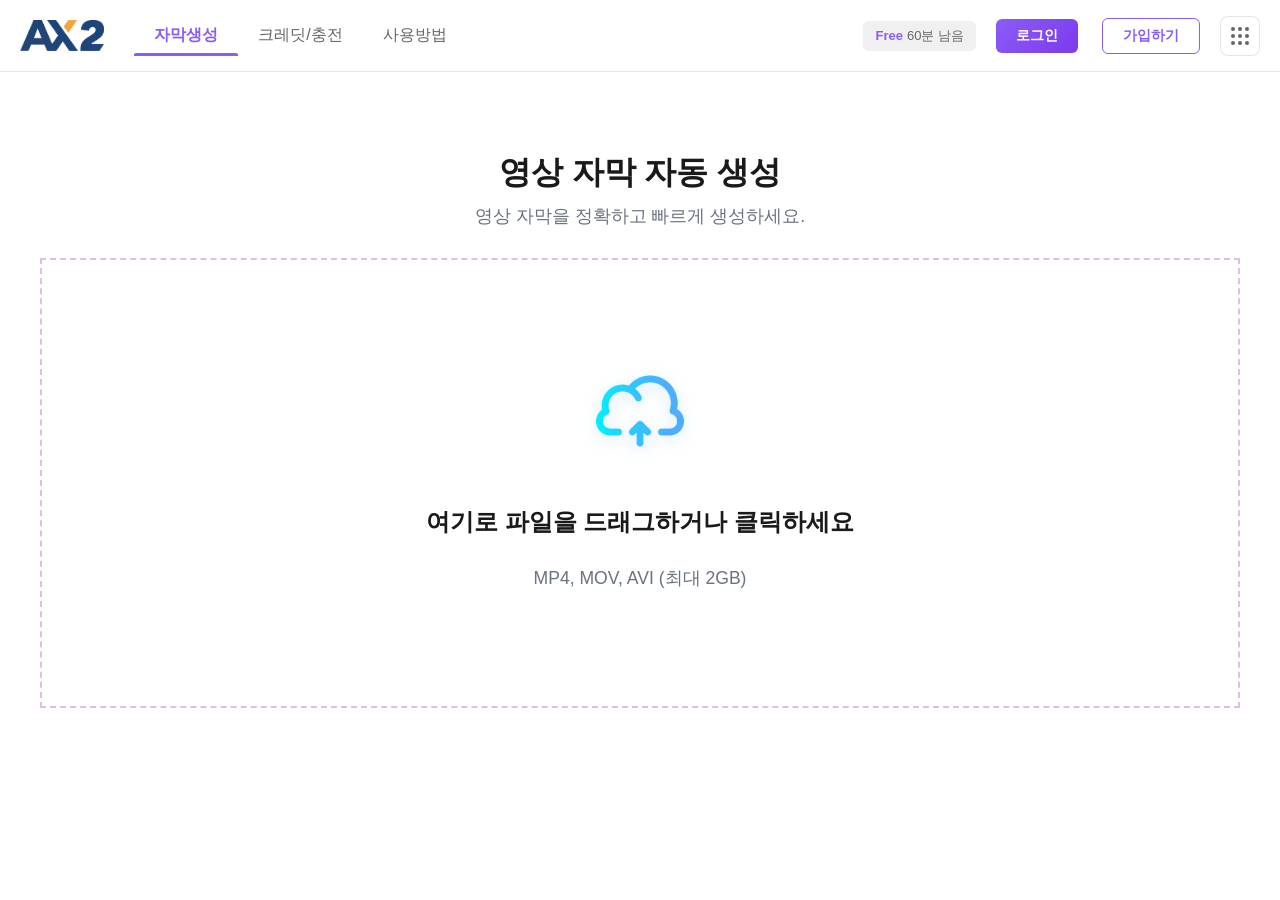
==== commit 2a5acba9: "Initial commit" ====
--- a/index.html
+++ b/index.html
@@ -73,13 +73,36 @@
                         <div class="select-wrapper">
                             <select class="glass-select" id="originalLang">
                                 <option value="auto">자동 감지</option>
+                                <option value="ko">한국어</option>
                                 <option value="en">영어</option>
+                                <option value="ja">일본어</option>
+                                <option value="zh">중국어(간체)</option>
+                                <option value="zh-TW">중국어(번체)</option>
                                 <option value="es">스페인어</option>
                                 <option value="fr">프랑스어</option>
                                 <option value="de">독일어</option>
-                                <option value="ja">일본어</option>
-                                <option value="ko">한국어</option>
-                                <option value="zh">중국어</option>
+                                <option value="pt">포르투갈어</option>
+                                <option value="it">이탈리아어</option>
+                                <option value="ru">러시아어</option>
+                                <option value="vi">베트남어</option>
+                                <option value="th">태국어</option>
+                                <option value="id">인도네시아어</option>
+                                <option value="hi">힌디어</option>
+                                <option value="ar">아랍어</option>
+                                <option value="tr">터키어</option>
+                                <option value="pl">폴란드어</option>
+                                <option value="nl">네덜란드어</option>
+                                <option value="sv">스웨덴어</option>
+                                <option value="no">노르웨이어</option>
+                                <option value="da">덴마크어</option>
+                                <option value="fi">핀란드어</option>
+                                <option value="cs">체코어</option>
+                                <option value="hu">헝가리어</option>
+                                <option value="el">그리스어</option>
+                                <option value="he">히브리어</option>
+                                <option value="uk">우크라이나어</option>
+                                <option value="ms">말레이어</option>
+                                <option value="ro">로마니아어</option>
                             </select>
                             <i class="fas fa-chevron-down select-arrow"></i>
                         </div>
@@ -89,7 +112,7 @@
                     <div class="setting-group">
                         <label class="setting-label">
                             <i class="fas fa-globe"></i>
-                            대상 언어
+                            번역 언어
                         </label>
                         <div class="language-chips" id="languageChips">
                             <button class="add-language-btn">
@@ -101,8 +124,8 @@
 
                     <!-- Translate Now 버튼 -->
                     <button class="translate-btn" id="translateBtn">
-                        <span>지금 번역하기</span>
-                        <i class="fas fa-arrow-right"></i>
+                        <span>번역하기</span>
+                        <span class="credit-info" id="creditInfo" style="display: none;"></span>
                     </button>
 
                     <!-- 번역 진행률 표시 -->
@@ -130,7 +153,7 @@
     <div class="language-modal" id="languageModal" style="display: none;">
         <div class="modal-content">
             <div class="modal-header">
-                <h3>대상 언어 선택</h3>
+                <h3>번역 언어 선택</h3>
                 <button class="modal-close" id="closeModal">
                     <i class="fas fa-times"></i>
                 </button>
@@ -138,36 +161,94 @@
             <div class="modal-body">
                 <div class="language-grid">
                     <div class="modal-language-item" data-lang="ko">
-                        <i class="fas fa-flag"></i>
                         <span>한국어</span>
                     </div>
                     <div class="modal-language-item" data-lang="en">
-                        <i class="fas fa-flag"></i>
                         <span>영어</span>
                     </div>
+                    <div class="modal-language-item" data-lang="ja">
+                        <span>일본어</span>
+                    </div>
                     <div class="modal-language-item" data-lang="zh">
-                        <i class="fas fa-flag"></i>
-                        <span>중국어</span>
+                        <span>중국어(간체)</span>
+                    </div>
+                    <div class="modal-language-item" data-lang="zh-TW">
+                        <span>중국어(번체)</span>
+                    </div>
+                    <div class="modal-language-item" data-lang="es">
+                        <span>스페인어</span>
                     </div>
                     <div class="modal-language-item" data-lang="fr">
-                        <i class="fas fa-flag"></i>
                         <span>프랑스어</span>
                     </div>
                     <div class="modal-language-item" data-lang="de">
-                        <i class="fas fa-flag"></i>
                         <span>독일어</span>
                     </div>
-                    <div class="modal-language-item" data-lang="ja">
-                        <i class="fas fa-flag"></i>
-                        <span>일본어</span>
-                    </div>
-                    <div class="modal-language-item" data-lang="es">
-                        <i class="fas fa-flag"></i>
-                        <span>스페인어</span>
+                    <div class="modal-language-item" data-lang="pt">
+                        <span>포르투갈어</span>
+                    </div>
+                    <div class="modal-language-item" data-lang="it">
+                        <span>이탈리아어</span>
+                    </div>
+                    <div class="modal-language-item" data-lang="ru">
+                        <span>러시아어</span>
                     </div>
                     <div class="modal-language-item" data-lang="vi">
-                        <i class="fas fa-flag"></i>
                         <span>베트남어</span>
+                    </div>
+                    <div class="modal-language-item" data-lang="th">
+                        <span>태국어</span>
+                    </div>
+                    <div class="modal-language-item" data-lang="id">
+                        <span>인도네시아어</span>
+                    </div>
+                    <div class="modal-language-item" data-lang="hi">
+                        <span>힌디어</span>
+                    </div>
+                    <div class="modal-language-item" data-lang="ar">
+                        <span>아랍어</span>
+                    </div>
+                    <div class="modal-language-item" data-lang="tr">
+                        <span>터키어</span>
+                    </div>
+                    <div class="modal-language-item" data-lang="pl">
+                        <span>폴란드어</span>
+                    </div>
+                    <div class="modal-language-item" data-lang="nl">
+                        <span>네덜란드어</span>
+                    </div>
+                    <div class="modal-language-item" data-lang="sv">
+                        <span>스웨덴어</span>
+                    </div>
+                    <div class="modal-language-item" data-lang="no">
+                        <span>노르웨이어</span>
+                    </div>
+                    <div class="modal-language-item" data-lang="da">
+                        <span>덴마크어</span>
+                    </div>
+                    <div class="modal-language-item" data-lang="fi">
+                        <span>핀란드어</span>
+                    </div>
+                    <div class="modal-language-item" data-lang="cs">
+                        <span>체코어</span>
+                    </div>
+                    <div class="modal-language-item" data-lang="hu">
+                        <span>헝가리어</span>
+                    </div>
+                    <div class="modal-language-item" data-lang="el">
+                        <span>그리스어</span>
+                    </div>
+                    <div class="modal-language-item" data-lang="he">
+                        <span>히브리어</span>
+                    </div>
+                    <div class="modal-language-item" data-lang="uk">
+                        <span>우크라이나어</span>
+                    </div>
+                    <div class="modal-language-item" data-lang="ms">
+                        <span>말레이어</span>
+                    </div>
+                    <div class="modal-language-item" data-lang="ro">
+                        <span>로마니아어</span>
                     </div>
                 </div>
             </div>
--- a/styles.css
+++ b/styles.css
@@ -846,6 +846,7 @@
     align-items: center;
     justify-content: center;
     opacity: 1;
+    overflow: hidden;
 }
 
 .modal-backdrop {
@@ -865,6 +866,8 @@
     max-width: 500px;
     max-height: 90vh;
     overflow-y: auto;
+    overflow-x: hidden;
+    -webkit-overflow-scrolling: touch;
 }
 
 /* 오른쪽 패널 */
@@ -878,6 +881,7 @@
     height: fit-content;
     position: relative;
     max-width: 100%;
+    overflow: visible;
 }
 
 .panel-header {
@@ -999,11 +1003,14 @@
 /* Select */
 .select-wrapper {
     position: relative;
+    z-index: 10;
+    isolation: isolate;
 }
 
 .glass-select {
     width: 100%;
     padding: 12px 16px;
+    padding-right: 40px;
     border-radius: 12px;
     border: 1px solid rgba(0, 0, 0, 0.1);
     background: rgba(255, 255, 255, 0.8);
@@ -1012,7 +1019,20 @@
     font-size: 0.95rem;
     cursor: pointer;
     appearance: none;
+    -webkit-appearance: none;
+    -moz-appearance: none;
     transition: all 0.3s ease;
+    position: relative;
+    z-index: 1;
+    /* 드롭다운 크기 고정 */
+    max-height: 200px;
+}
+
+/* 드롭다운 옵션 스타일 (브라우저별 제한적) */
+.glass-select option {
+    padding: 8px 12px;
+    max-height: 200px;
+    overflow-y: auto;
 }
 
 .glass-select:hover {
@@ -1250,7 +1270,7 @@
     padding: 16px 24px;
     border: none;
     border-radius: 12px;
-    background: linear-gradient(135deg, #9c27b0 0%, #7b1fa2 50%, #6a1b9a 100%);
+    background: #9E9E9E;
     color: #FFFFFF;
     font-size: 1rem;
     font-weight: 600;
@@ -1261,19 +1281,19 @@
     gap: 8px;
     transition: all 0.2s ease;
     margin-top: 8px;
-    box-shadow: 0 4px 20px rgba(156, 39, 176, 0.4);
+    box-shadow: 0 2px 4px rgba(0, 0, 0, 0.1);
 }
 
 .translate-btn:hover:not(:disabled) {
-    background: linear-gradient(135deg, #8e24aa 0%, #6a1b9a 50%, #4a148c 100%);
-    box-shadow: 0 6px 25px rgba(156, 39, 176, 0.5);
-    transform: translateY(-2px);
+    background: #1a1a2e;
+    box-shadow: 0 4px 8px rgba(0, 0, 0, 0.15);
+    transform: translateY(-1px);
 }
 
 .translate-btn:active:not(:disabled) {
-    background: linear-gradient(135deg, #7b1fa2 0%, #6a1b9a 50%, #4a148c 100%);
+    background: #616161;
     transform: translateY(0);
-    box-shadow: 0 2px 10px rgba(156, 39, 176, 0.3);
+    box-shadow: 0 1px 2px rgba(0, 0, 0, 0.1);
 }
 
 .translate-btn:disabled {
@@ -1283,6 +1303,16 @@
 
 .translate-btn span {
     color: #FFFFFF;
+}
+
+.translate-btn .credit-info {
+    font-size: 0.85rem;
+    opacity: 0.9;
+    margin-left: 8px;
+    padding: 2px 8px;
+    background: rgba(255, 255, 255, 0.2);
+    border-radius: 6px;
+    font-weight: 500;
 }
 
 .translate-btn i {
@@ -1643,156 +1673,120 @@
     left: 0;
     width: 100%;
     height: 100%;
-    background: rgba(0, 0, 0, 0.5);
-    backdrop-filter: blur(10px);
+    background: rgba(0, 0, 0, 0.4);
+    backdrop-filter: blur(8px);
     z-index: 2000;
     display: flex;
     align-items: center;
     justify-content: center;
+    padding: 20px;
 }
 
 .modal-content {
-    background: white;
-    backdrop-filter: blur(40px);
-    border-radius: 24px;
-    padding: 30px;
-    max-width: 600px;
-    width: 90%;
-    max-height: 80vh;
+    background: #ffffff;
+    border-radius: 16px;
+    padding: 24px;
+    max-width: 700px;
+    width: 100%;
+    max-height: 85vh;
     overflow-y: auto;
-    border: 1px solid #D1D5DB;
+    box-shadow: 0 20px 60px rgba(0, 0, 0, 0.15);
 }
 
 .modal-header {
     display: flex;
     justify-content: space-between;
     align-items: center;
-    margin-bottom: 25px;
-    padding-bottom: 15px;
-    border-bottom: 1px solid rgba(0, 0, 0, 0.05);
+    margin-bottom: 20px;
+    padding-bottom: 16px;
+    border-bottom: 1px solid #E5E7EB;
 }
 
 .modal-header h3 {
-    font-size: 1.5rem;
-    font-weight: 700;
-    color: var(--text-dark);
+    font-size: 20px;
+    font-weight: 600;
+    color: #1a1a2e;
+    margin: 0;
 }
 
 .modal-close {
-    width: 36px;
-    height: 36px;
+    width: 32px;
+    height: 32px;
     border: none;
-    border-radius: 50%;
-    background: rgba(0, 0, 0, 0.05);
-    color: var(--text-dark);
+    border-radius: 8px;
+    background: #F3F4F6;
+    color: #6B7280;
     cursor: pointer;
     display: flex;
     align-items: center;
     justify-content: center;
-    transition: all 0.3s ease;
+    transition: all 0.2s ease;
 }
 
 .modal-close:hover {
-    background: rgba(0, 0, 0, 0.1);
-    transform: rotate(90deg);
+    background: #E5E7EB;
+    color: #1a1a2e;
+}
+
+.modal-body {
+    padding: 0;
 }
 
 .language-grid {
     display: grid;
-    grid-template-columns: repeat(auto-fill, minmax(120px, 1fr));
-    gap: 12px;
+    grid-template-columns: repeat(auto-fill, minmax(140px, 1fr));
+    gap: 8px;
 }
 
 .modal-language-item {
     display: flex;
-    flex-direction: column;
-    align-items: center;
-    gap: 8px;
-    padding: 16px;
-    border-radius: 12px;
-    background: rgba(255, 255, 255, 0.6);
-    backdrop-filter: blur(10px);
-    border: 1px solid rgba(0, 0, 0, 0.05);
-    cursor: pointer;
-    transition: all 0.3s ease;
-    position: relative;
+    align-items: center;
+    justify-content: center;
+    padding: 12px 16px;
+    border-radius: 8px;
+    background: #F9FAFB;
+    border: 1px solid #E5E7EB;
+    cursor: pointer;
+    transition: all 0.2s ease;
+    font-size: 14px;
+    font-weight: 500;
+    color: #374151;
 }
 
 .modal-language-item:hover {
-    background: rgba(33, 150, 243, 0.1);
-    border-color: rgba(33, 150, 243, 0.3);
-    transform: translateY(-2px);
-    box-shadow: 0 4px 15px var(--shadow-soft);
+    background: #F3F4F6;
+    border-color: #8B5CF6;
+    color: #8B5CF6;
+    transform: translateY(-1px);
 }
 
 .modal-language-item.selected {
-    background: rgba(33, 150, 243, 0.15);
-    border: 2px solid #2196F3;
-    box-shadow: 0 0 0 1px rgba(33, 150, 243, 0.15);
+    background: #8B5CF6;
+    border-color: #8B5CF6;
+    color: #ffffff;
 }
 
 .modal-language-item.selected:hover {
-    background: rgba(33, 150, 243, 0.2);
-    border-color: #1976D2;
-    box-shadow: 0 0 0 1px rgba(33, 150, 243, 0.25);
-}
-
-.modal-language-item i {
-    font-size: 1.5rem;
-    color: var(--blue);
-}
-
-.modal-check-icon {
-    position: absolute;
-    top: 8px;
-    right: 8px;
-    font-size: 1rem !important;
-    color: #2196F3 !important;
-    background: white;
-    border-radius: 50%;
-    width: 24px;
-    height: 24px;
-    display: flex;
-    align-items: center;
-    justify-content: center;
-    box-shadow: 0 2px 8px rgba(33, 150, 243, 0.3);
+    background: #7C3AED;
+    border-color: #7C3AED;
+    color: #ffffff;
 }
 
 .modal-language-item span {
-    font-size: 0.9rem;
-    color: var(--text-dark);
+    font-size: 14px;
     font-weight: 500;
 }
 
-.modal-footer {
-    margin-top: 25px;
-    padding-top: 20px;
-    border-top: 1px solid rgba(0, 0, 0, 0.05);
-    display: flex;
-    justify-content: flex-end;
-    gap: 12px;
-}
-
-.modal-confirm-btn {
-    padding: 12px 32px;
-    border: none;
-    border-radius: 12px;
-    background: linear-gradient(135deg, #9c27b0 0%, #e91e63 100%);
-    color: white;
-    font-size: 1rem;
-    font-weight: 600;
-    cursor: pointer;
-    transition: all 0.3s ease;
-    box-shadow: 0 4px 15px rgba(156, 39, 176, 0.3);
-}
-
-.modal-confirm-btn:hover {
-    transform: translateY(-2px);
-    box-shadow: 0 6px 20px rgba(156, 39, 176, 0.4);
-}
-
-.modal-confirm-btn:active {
-    transform: translateY(0);
+@media (max-width: 768px) {
+    .language-grid {
+        grid-template-columns: repeat(auto-fill, minmax(120px, 1fr));
+        gap: 6px;
+    }
+    
+    .modal-language-item {
+        padding: 10px 12px;
+        font-size: 13px;
+    }
 }
 
 /* 반응형 */
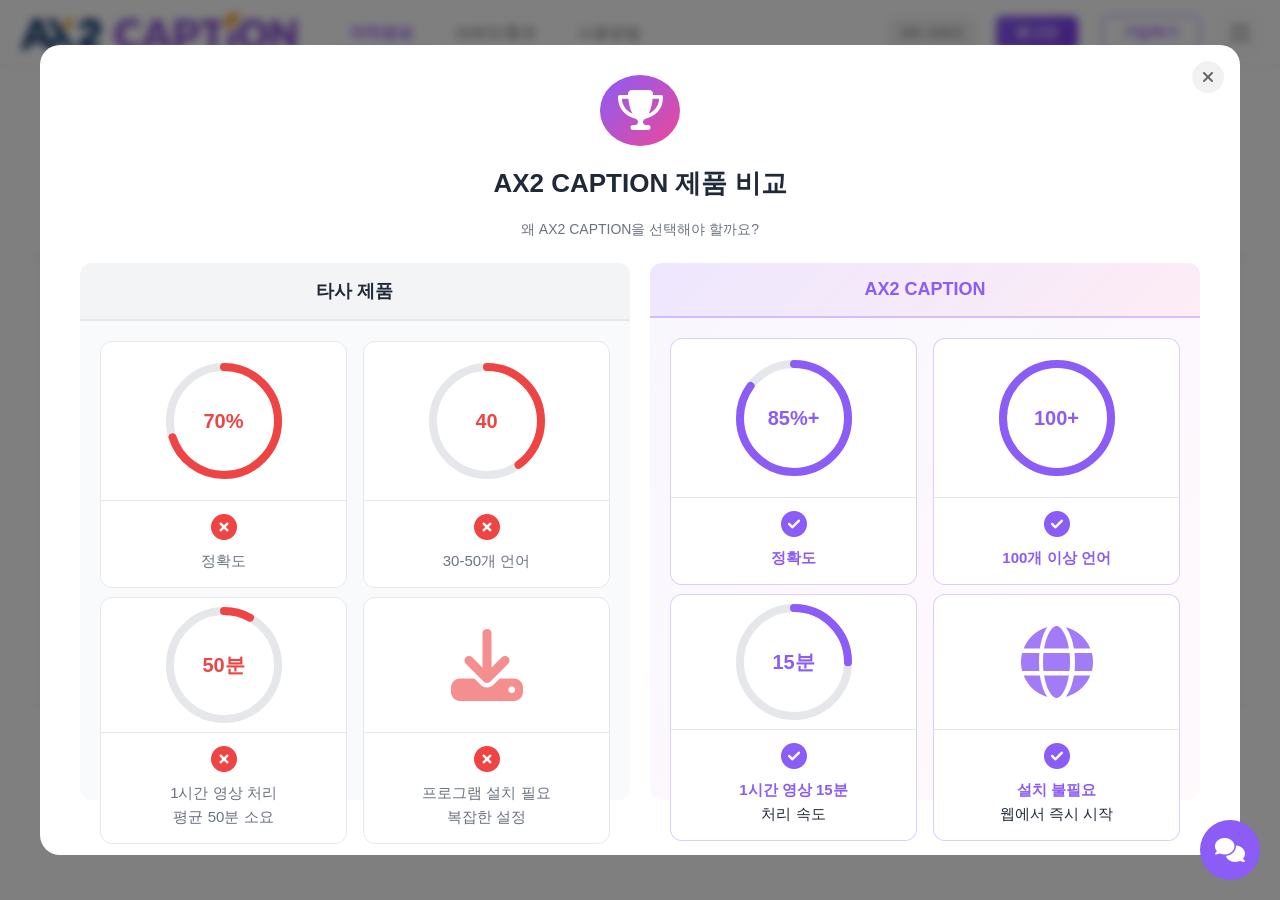
==== commit 1094f4d1: "Update: Remove quick credit buttons, add video preview subtitle overlay, update credit system for ne" ====
--- a/index.html
+++ b/index.html
@@ -3,7 +3,8 @@
 <head>
     <meta charset="UTF-8">
     <meta name="viewport" content="width=device-width, initial-scale=1.0, maximum-scale=5.0, user-scalable=yes">
-    <title>실시간 번역·자막 생성 - AX2</title>
+    <title>AX2 | AI 자동 번역 자막 생성</title>
+    <link rel="icon" type="image/png" href="assets/image/AX.png">
     <link rel="stylesheet" href="styles.css">
     <link rel="stylesheet" href="https://cdnjs.cloudflare.com/ajax/libs/font-awesome/6.4.0/css/all.min.css">
 </head>
@@ -46,8 +47,6 @@
             <div class="right-panel" id="rightPanel">
                 <div class="panel-header">
                     <h2 class="panel-title">
-                        <i class="fas fa-cog"></i>
-                        번역 설정
                     </h2>
                     <button class="modal-close-btn" id="closeTranslationModal">
                         <i class="fas fa-times"></i>
@@ -58,10 +57,6 @@
                     <video class="video-preview" id="videoPreview" controls preload="metadata">
                         <source src="" type="video/mp4">
                     </video>
-                    <div class="video-preview-info">
-                        <span class="video-preview-name" id="videoPreviewName"></span>
-                        <span class="video-preview-size" id="videoPreviewSize"></span>
-                    </div>
                 </div>
                 <div class="panel-content">
                     <!-- Original Language -->
@@ -72,7 +67,7 @@
                         </label>
                         <div class="select-wrapper">
                             <select class="glass-select" id="originalLang">
-                                <option value="auto">자동 감지</option>
+                                <option value="auto" selected>자동 감지</option>
                                 <option value="ko">한국어</option>
                                 <option value="en">영어</option>
                                 <option value="ja">일본어</option>
@@ -122,10 +117,22 @@
                         </div>
                     </div>
 
+                    <!-- 크레딧 계산 기준 안내 -->
+                    <div class="credit-info-text" id="creditInfoText" style="display: none;">
+                        <i class="fas fa-info-circle"></i>
+                        <span>영상 길이 6초당 1크레딧, 1분(60초)당 10 크레딧 기준, 번역 언어 추가시 10 크레딧</span>
+                    </div>
+
                     <!-- Translate Now 버튼 -->
                     <button class="translate-btn" id="translateBtn">
-                        <span>번역하기</span>
-                        <span class="credit-info" id="creditInfo" style="display: none;"></span>
+                        <div class="translate-btn-content">
+                            <span>번역하기</span>
+                            <div class="credit-info-inline" id="creditInfoInline" style="display: none;">
+                                <i class="fas fa-coins"></i>
+                                <span class="credit-value" id="creditInfoValue">-</span>
+                                <span class="credit-unit">크레딧</span>
+                            </div>
+                        </div>
                     </button>
 
                     <!-- 번역 진행률 표시 -->
@@ -139,11 +146,6 @@
                         </div>
                     </div>
 
-                    <!-- 정보 텍스트 -->
-                    <div class="info-text" id="infoText">
-                        <i class="fas fa-sparkles"></i>
-                        <span>다국어 자막, 몇 초 만에 생성됩니다.</span>
-                    </div>
                 </div>
             </div>
         </div>
@@ -255,9 +257,248 @@
         </div>
     </div>
 
+    <!-- 팝업 광고 -->
+    <div class="ad-popup-overlay" id="ad-popup-overlay">
+        <div class="ad-popup">
+            <button class="ad-popup-close" id="ad-popup-close">
+                <i class="fas fa-times"></i>
+            </button>
+            <div class="ad-popup-content">
+                <div class="ad-popup-icon">
+                    <i class="fas fa-trophy"></i>
+                </div>
+                <h3 class="ad-popup-title">AX2 CAPTION 제품 비교</h3>
+                <p class="ad-popup-subtitle">왜 AX2 CAPTION을 선택해야 할까요?</p>
+                <div class="ad-popup-comparison-wrapper">
+                    <div class="comparison-section competitor-section">
+                        <div class="section-header">
+                            <h4>타사 제품</h4>
+                        </div>
+                        <div class="comparison-grid-2x2">
+                            <div class="comparison-card competitor-card">
+                                <div class="card-graph">
+                                    <div class="circular-progress" data-percent="70">
+                                        <svg class="progress-ring" width="120" height="120">
+                                            <circle class="progress-ring-circle-bg" cx="60" cy="60" r="54"></circle>
+                                            <circle class="progress-ring-circle" cx="60" cy="60" r="54"></circle>
+                                        </svg>
+                                        <div class="progress-text">70%</div>
+                                    </div>
+                                </div>
+                                <div class="card-content">
+                                    <i class="fas fa-times-circle"></i>
+                                    <span>정확도</span>
+                                </div>
+                            </div>
+                            <div class="comparison-card competitor-card">
+                                <div class="card-graph">
+                                    <div class="circular-progress" data-percent="40">
+                                        <svg class="progress-ring" width="120" height="120">
+                                            <circle class="progress-ring-circle-bg" cx="60" cy="60" r="54"></circle>
+                                            <circle class="progress-ring-circle" cx="60" cy="60" r="54"></circle>
+                                        </svg>
+                                        <div class="progress-text">40</div>
+                                    </div>
+                                </div>
+                                <div class="card-content">
+                                    <i class="fas fa-times-circle"></i>
+                                    <span>30-50개 언어</span>
+                                </div>
+                            </div>
+                            <div class="comparison-card competitor-card">
+                                <div class="card-graph">
+                                    <div class="circular-progress" data-percent="8">
+                                        <svg class="progress-ring" width="120" height="120">
+                                            <circle class="progress-ring-circle-bg" cx="60" cy="60" r="54"></circle>
+                                            <circle class="progress-ring-circle" cx="60" cy="60" r="54"></circle>
+                                        </svg>
+                                        <div class="progress-text">50분</div>
+                                    </div>
+                                </div>
+                                <div class="card-content">
+                                    <i class="fas fa-times-circle"></i>
+                                    <span>1시간 영상 처리<br>평균 50분 소요</span>
+                                </div>
+                            </div>
+                            <div class="comparison-card competitor-card">
+                                <div class="card-icon">
+                                    <i class="fas fa-download"></i>
+                                </div>
+                                <div class="card-content">
+                                    <i class="fas fa-times-circle"></i>
+                                    <span>프로그램 설치 필요<br>복잡한 설정</span>
+                                </div>
+                            </div>
+                        </div>
+                    </div>
+                    <div class="comparison-section ax2-section">
+                        <div class="section-header">
+                            <h4>AX2 CAPTION</h4>
+                        </div>
+                        <div class="comparison-grid-2x2">
+                            <div class="comparison-card ax2-card">
+                                <div class="card-graph">
+                                    <div class="circular-progress" data-percent="85">
+                                        <svg class="progress-ring" width="120" height="120">
+                                            <circle class="progress-ring-circle-bg" cx="60" cy="60" r="54"></circle>
+                                            <circle class="progress-ring-circle" cx="60" cy="60" r="54"></circle>
+                                        </svg>
+                                        <div class="progress-text">85%+</div>
+                                    </div>
+                                </div>
+                                <div class="card-content">
+                                    <i class="fas fa-check-circle"></i>
+                                    <span><strong>정확도</strong></span>
+                                </div>
+                            </div>
+                            <div class="comparison-card ax2-card">
+                                <div class="card-graph">
+                                    <div class="circular-progress" data-percent="100">
+                                        <svg class="progress-ring" width="120" height="120">
+                                            <circle class="progress-ring-circle-bg" cx="60" cy="60" r="54"></circle>
+                                            <circle class="progress-ring-circle" cx="60" cy="60" r="54"></circle>
+                                        </svg>
+                                        <div class="progress-text">100+</div>
+                                    </div>
+                                </div>
+                                <div class="card-content">
+                                    <i class="fas fa-check-circle"></i>
+                                    <span><strong>100개 이상 언어</strong></span>
+                                </div>
+                            </div>
+                            <div class="comparison-card ax2-card">
+                                <div class="card-graph">
+                                    <div class="circular-progress" data-percent="25">
+                                        <svg class="progress-ring" width="120" height="120">
+                                            <circle class="progress-ring-circle-bg" cx="60" cy="60" r="54"></circle>
+                                            <circle class="progress-ring-circle" cx="60" cy="60" r="54"></circle>
+                                        </svg>
+                                        <div class="progress-text">15분</div>
+                                    </div>
+                                </div>
+                                <div class="card-content">
+                                    <i class="fas fa-check-circle"></i>
+                                    <span><strong>1시간 영상 15분</strong><br>처리 속도</span>
+                                </div>
+                            </div>
+                            <div class="comparison-card ax2-card">
+                                <div class="card-icon">
+                                    <i class="fas fa-globe"></i>
+                                </div>
+                                <div class="card-content">
+                                    <i class="fas fa-check-circle"></i>
+                                    <span><strong>설치 불필요</strong><br>웹에서 즉시 시작</span>
+                                </div>
+                            </div>
+                        </div>
+                    </div>
+                </div>
+            </div>
+        </div>
+    </div>
+
     <script src="js/i18n.js" defer></script>
     <script src="js/nav-bar.js" defer></script>
     <script src="js/auth-state.js?v=20231211" defer></script>
     <script src="script.js?v=20231211" defer></script>
+    
+    <!-- 챗봇 -->
+    <link rel="stylesheet" href="chatbot/chatbot.css">
+    <script src="chatbot/data.js" defer></script>
+    <script src="chatbot/chatbot.js" defer></script>
+    <script>
+        // 팝업 광고 표시
+        document.addEventListener('DOMContentLoaded', function() {
+            const popupOverlay = document.getElementById('ad-popup-overlay');
+            const closeBtn = document.getElementById('ad-popup-close');
+            const closeBtnSecondary = document.getElementById('ad-popup-close-btn');
+            
+            // 오늘 날짜 가져오기 (YYYY-MM-DD 형식)
+            function getTodayDate() {
+                const today = new Date();
+                return today.toISOString().split('T')[0];
+            }
+            
+            // 팝업을 표시해도 되는지 확인
+            function shouldShowPopup() {
+                const lastShownDate = localStorage.getItem('adPopupLastShown');
+                const today = getTodayDate();
+                
+                // 오늘 날짜와 다르면 표시 가능
+                if (lastShownDate !== today) {
+                    return true;
+                }
+                
+                return false;
+            }
+            
+            // 원형 그래프 애니메이션
+            function animateProgressBars() {
+                const progressBars = document.querySelectorAll('.circular-progress');
+                const circumference = 2 * Math.PI * 54; // radius = 54
+                
+                progressBars.forEach(function(bar, index) {
+                    const percent = parseFloat(bar.getAttribute('data-percent'));
+                    const circle = bar.querySelector('.progress-ring-circle');
+                    const offset = circumference - (percent / 100) * circumference;
+                    
+                    setTimeout(function() {
+                        circle.style.strokeDashoffset = offset;
+                    }, index * 100);
+                });
+            }
+            
+            // 팝업 닫기 처리
+            function closePopup() {
+                popupOverlay.classList.remove('active');
+                // 오늘 날짜 저장 (하루에 한 번만 표시)
+                localStorage.setItem('adPopupLastShown', getTodayDate());
+            }
+            
+            // 팝업 표시 여부 확인 후 표시
+            if (shouldShowPopup()) {
+                setTimeout(function() {
+                    popupOverlay.classList.add('active');
+                    // 그래프 애니메이션 시작
+                    setTimeout(animateProgressBars, 300);
+                }, 500);
+            }
+            
+            // 닫기 버튼 이벤트
+            if (closeBtn) {
+                closeBtn.addEventListener('click', closePopup);
+            }
+            
+            // 배경 클릭 시 닫기
+            popupOverlay.addEventListener('click', function(e) {
+                if (e.target === popupOverlay) {
+                    closePopup();
+                }
+            });
+        });
+    </script>
+
+
+    <!-- 번역 진행률 팝업 모달 -->
+    <div class="translation-progress-modal" id="translationProgressModal" style="display: none;">
+        <div class="modal-backdrop" id="progressModalBackdrop"></div>
+        <div class="progress-modal-content">
+            <div class="progress-modal-header">
+                <h3 class="progress-modal-title">번역 진행 중</h3>
+            </div>
+            <div class="progress-modal-body">
+                <div class="progress-info-large">
+                    <div class="progress-percent-large" id="progressPercentLarge">0%</div>
+                </div>
+                <div class="progress-bar-container-large">
+                    <div class="progress-bar-fill-large" id="progressBarFillLarge" style="width: 0%"></div>
+                </div>
+                <div class="progress-status-text" id="progressStatusText">번역 준비 중...</div>
+            </div>
+            <div class="progress-modal-footer">
+                <button class="progress-modal-btn progress-modal-btn-cancel" id="progressModalCancelBtn">취소</button>
+            </div>
+        </div>
+    </div>
 </body>
 </html>
--- a/styles.css
+++ b/styles.css
@@ -31,6 +31,7 @@
     overflow-x: hidden;
     min-height: 100vh;
     position: relative;
+    padding-top: 70px; /* 네비게이션 바 높이만큼 패딩 추가 */
 }
 
 /* 배경 효과 - 제거됨 */
@@ -59,13 +60,15 @@
 
 /* 네비게이션 */
 .glass-nav {
-    position: sticky;
+    position: fixed;
     top: 0;
+    left: 0;
+    right: 0;
     z-index: 1000;
     background: rgba(255, 255, 255, 0.95);
     backdrop-filter: blur(30px);
     border-bottom: 1px solid #E5E7EB;
-    padding: 15px 0;
+    padding: 12px 0;
 }
 
 .nav-content {
@@ -97,25 +100,17 @@
     font-weight: bold;
     color: #8B5CF6;
     cursor: pointer;
-    transition: all 0.2s ease;
     white-space: nowrap;
     display: flex;
     align-items: center;
 }
 
 .logo-img {
-    height: 32px;
+    height: 42px;
     width: auto;
     object-fit: contain;
 }
 
-.logo:hover {
-    /* 모션 제거 */
-}
-
-.logo:hover .logo-img {
-    opacity: 0.9;
-}
 
 .service-tabs {
     display: flex;
@@ -164,7 +159,7 @@
 }
 
 .service-tab:hover {
-    background: rgba(74, 158, 255, 0.08);
+    background: transparent;
     color: #8B5CF6;
 }
 
@@ -201,9 +196,49 @@
     padding: 6px 12px;
     background: #f0f0f0;
     border-radius: 6px;
-    display: flex;
+    display: flex !important;
     align-items: center;
     gap: 4px;
+}
+
+/* 빠른 크레딧 충전 버튼 */
+.quick-credit-buttons {
+    display: flex;
+    align-items: center;
+    gap: 6px;
+}
+
+.quick-credit-btn {
+    padding: 6px 12px;
+    background: linear-gradient(135deg, #8B5CF6 0%, #7C3AED 100%);
+    color: #ffffff;
+    border: none;
+    border-radius: 6px;
+    font-size: 13px;
+    font-weight: 600;
+    cursor: pointer;
+    transition: all 0.2s ease;
+    display: inline-flex;
+    align-items: center;
+    justify-content: center;
+    min-width: 50px;
+}
+
+.quick-credit-btn:hover {
+    background: linear-gradient(135deg, #7C3AED 0%, #6D28D9 100%);
+    box-shadow: 0 4px 12px rgba(139, 92, 246, 0.4);
+    transform: translateY(-1px);
+}
+
+.quick-credit-btn:active {
+    transform: translateY(0);
+    box-shadow: 0 2px 6px rgba(139, 92, 246, 0.3);
+}
+
+/* 비로그인 상태에서 plan-info-box 강제 표시 */
+#plan-info-box:not([style*="display: none"]) {
+    display: flex !important;
+    visibility: visible !important;
 }
 
 .plan-info .highlight {
@@ -259,12 +294,11 @@
     font-weight: 600;
     cursor: pointer;
     text-decoration: none;
-    transition: transform 0.2s, box-shadow 0.2s;
+    transition: box-shadow 0.2s;
     display: inline-block;
 }
 
 .login-btn:hover {
-    transform: translateY(-2px);
     box-shadow: 0 4px 12px rgba(102, 126, 234, 0.4);
 }
 
@@ -278,13 +312,12 @@
     font-weight: 600;
     cursor: pointer;
     text-decoration: none;
-    transition: transform 0.2s, box-shadow 0.2s, background 0.2s;
+    transition: box-shadow 0.2s, background 0.2s;
     display: inline-block;
     margin-left: 4px;
 }
 
 .signup-btn:hover {
-    transform: translateY(-2px);
     background: rgba(102, 126, 234, 0.1);
     box-shadow: 0 4px 12px rgba(102, 126, 234, 0.2);
 }
@@ -875,7 +908,7 @@
     background: #ffffff;
     backdrop-filter: blur(30px);
     border-radius: 24px;
-    padding: 28px;
+    padding: 16px 28px 28px 28px;
     box-shadow: 0 10px 40px var(--shadow-soft);
     border: 1px solid rgba(0, 0, 0, 0.1);
     height: fit-content;
@@ -888,8 +921,10 @@
     display: flex;
     justify-content: space-between;
     align-items: center;
-    margin-bottom: 24px;
-    padding-bottom: 16px;
+    margin-bottom: 12px;
+    margin-top: 0;
+    padding-top: 0;
+    padding-bottom: 8px;
     border-bottom: 1px solid rgba(0, 0, 0, 0.05);
 }
 
@@ -923,12 +958,13 @@
 .panel-content {
     display: flex;
     flex-direction: column;
-    gap: 20px;
+    gap: 12px;
 }
 
 /* 비디오 미리보기 컨테이너 (번역 설정 모달용) */
 .video-preview-container {
-    margin-bottom: 24px;
+    margin-bottom: 12px;
+    margin-top: -12px;
     padding: 0;
     background: transparent;
     border-radius: 12px;
@@ -953,9 +989,28 @@
 .video-preview-info {
     display: flex;
     flex-direction: column;
-    gap: 4px;
-    margin-top: 8px;
-    font-size: 0.8rem;
+    gap: 10px;
+    margin-top: 12px;
+    padding: 12px;
+    background: rgba(255, 255, 255, 0.95);
+    border-radius: 10px;
+    border: 1px solid rgba(0, 0, 0, 0.08);
+    box-shadow: 0 2px 8px rgba(0, 0, 0, 0.04);
+}
+
+.video-info-item {
+    display: flex;
+    align-items: center;
+    gap: 10px;
+    font-size: 0.9rem;
+}
+
+.video-info-item i {
+    color: #8B5CF6;
+    font-size: 1rem;
+    width: 20px;
+    text-align: center;
+    flex-shrink: 0;
 }
 
 .video-preview-name {
@@ -964,15 +1019,16 @@
     overflow: hidden;
     text-overflow: ellipsis;
     white-space: nowrap;
-    width: 100%;
-    font-size: 0.85rem;
+    flex: 1;
+    font-size: 0.9rem;
     line-height: 1.4;
 }
 
-.video-preview-size {
-    color: var(--text-light);
-    white-space: nowrap;
-    font-size: 0.75rem;
+.video-preview-duration,
+.video-preview-credit {
+    color: var(--text-dark);
+    font-weight: 500;
+    font-size: 0.9rem;
     line-height: 1.4;
 }
 
@@ -1264,6 +1320,51 @@
     background: rgba(33, 150, 243, 0.05);
 }
 
+/* 번역 정보 카드 */
+.translation-info-card {
+    display: flex;
+    flex-direction: column;
+    gap: 12px;
+    padding: 16px;
+    background: rgba(255, 255, 255, 0.9);
+    border-radius: 12px;
+    border: 1px solid rgba(0, 0, 0, 0.08);
+    margin-bottom: 12px;
+    box-shadow: 0 2px 8px rgba(0, 0, 0, 0.04);
+}
+
+.translation-info-card .info-item {
+    display: flex;
+    align-items: center;
+    gap: 10px;
+    font-size: 0.9rem;
+}
+
+.translation-info-card .info-item i {
+    color: #8B5CF6;
+    font-size: 1rem;
+    width: 20px;
+    text-align: center;
+    flex-shrink: 0;
+}
+
+.translation-info-card .info-item .info-value {
+    color: var(--text-dark);
+    font-weight: 500;
+    flex: 1;
+    word-break: break-word;
+    white-space: normal;
+    line-height: 1.5;
+    min-width: 0;
+}
+
+.translation-info-card .info-item .info-unit {
+    color: var(--text-light);
+    font-size: 0.85rem;
+    font-weight: 400;
+    margin-left: 2px;
+}
+
 /* Translate Now 버튼 */
 .translate-btn {
     width: 100%;
@@ -1278,10 +1379,18 @@
     display: flex;
     align-items: center;
     justify-content: center;
-    gap: 8px;
+    gap: 12px;
     transition: all 0.2s ease;
     margin-top: 8px;
     box-shadow: 0 2px 4px rgba(0, 0, 0, 0.1);
+    position: relative;
+}
+
+.translate-btn-content {
+    display: flex;
+    align-items: center;
+    gap: 12px;
+    justify-content: center;
 }
 
 .translate-btn:hover:not(:disabled) {
@@ -1344,6 +1453,155 @@
 .info-text i {
     color: #9C27B0;
     font-size: 0.75rem;
+}
+
+/* 크레딧 계산 기준 안내 */
+.credit-info-text {
+    display: flex;
+    align-items: center;
+    gap: 6px;
+    color: #666;
+    font-size: 0.75rem;
+    text-align: center;
+    justify-content: center;
+    margin-top: 0;
+    margin-bottom: 0;
+    padding: 0;
+}
+
+.credit-info-text i {
+    color: #8B5CF6;
+    font-size: 0.7rem;
+}
+
+/* 크레딧 정보 인라인 (번역하기 버튼 안) */
+.translate-btn .credit-info-inline {
+    display: flex;
+    align-items: center;
+    gap: 6px;
+    white-space: nowrap;
+    flex-shrink: 0;
+}
+
+.translate-btn .credit-info-inline i {
+    color: rgba(255, 255, 255, 0.9);
+    font-size: 0.9rem;
+}
+
+.translate-btn .credit-info-inline .credit-value {
+    color: #FFFFFF;
+    font-weight: 600;
+    font-size: 0.95rem;
+}
+
+.translate-btn .credit-info-inline .credit-unit {
+    color: rgba(255, 255, 255, 0.8);
+    font-size: 0.85rem;
+    font-weight: 400;
+    margin-left: 2px;
+}
+
+/* 크레딧 부족 경고 박스 */
+.credit-warning-box {
+    margin-top: 16px;
+    padding: 16px;
+    background: #FFF3CD;
+    border: 1px solid #FFE69C;
+    border-radius: 12px;
+    display: none;
+}
+
+.credit-warning-header {
+    display: flex;
+    align-items: center;
+    gap: 8px;
+    margin-bottom: 12px;
+}
+
+.credit-warning-header i {
+    color: #F59E0B;
+    font-size: 1.1rem;
+}
+
+.credit-warning-title {
+    font-size: 0.95rem;
+    font-weight: 700;
+    color: #92400E;
+}
+
+.credit-warning-message {
+    margin-bottom: 12px;
+}
+
+.credit-warning-message p {
+    margin: 0;
+    font-size: 0.9rem;
+    color: #78350F;
+    line-height: 1.6;
+}
+
+.credit-payment-btn {
+    width: 100%;
+    padding: 12px 24px;
+    background: linear-gradient(135deg, #8B5CF6 0%, #7C3AED 100%);
+    color: #ffffff;
+    border: none;
+    border-radius: 10px;
+    font-size: 0.95rem;
+    font-weight: 600;
+    cursor: pointer;
+    display: flex;
+    align-items: center;
+    justify-content: center;
+    gap: 8px;
+    transition: all 0.2s ease;
+}
+
+.credit-payment-btn:hover {
+    background: linear-gradient(135deg, #7C3AED 0%, #6D28D9 100%);
+    box-shadow: 0 4px 12px rgba(139, 92, 246, 0.4);
+    transform: translateY(-1px);
+}
+
+.credit-payment-btn:active {
+    transform: translateY(0);
+}
+
+.credit-payment-btn i {
+    font-size: 0.9rem;
+}
+
+/* 번역 요약 정보 */
+.translation-summary {
+    display: flex;
+    flex-direction: column;
+    gap: 8px;
+    margin-top: 16px;
+    padding: 12px;
+    background: rgba(156, 39, 176, 0.05);
+    border-radius: 8px;
+    border: 1px solid rgba(156, 39, 176, 0.1);
+}
+
+.summary-item {
+    display: flex;
+    align-items: center;
+    justify-content: space-between;
+    gap: 8px;
+}
+
+.summary-text {
+    color: #333;
+    font-size: 0.9rem;
+    font-weight: 500;
+    flex: 1;
+    text-align: right;
+}
+
+.summary-icon {
+    color: #8B5CF6;
+    font-size: 1rem;
+    min-width: 20px;
 }
 
 /* 번역 진행률 표시 */
@@ -2410,11 +2668,12 @@
 }
 
 /* 더보기 드롭다운 메뉴 - 최적화 */
+/* 더보기 드롭다운 메뉴 - 최적화 */
 .more-menu-dropdown {
     position: absolute;
     top: calc(100% + 10px);
     right: 0;
-    width: 420px;
+    width: 480px;
     background: white;
     border-radius: 12px;
     box-shadow: 0 4px 20px rgba(0, 0, 0, 0.15) !important;
@@ -2452,7 +2711,8 @@
     pointer-events: auto;
     position: absolute; /* absolute 유지 */
     box-shadow: 0 4px 20px rgba(0, 0, 0, 0.15) !important;
-    overflow: hidden;
+    overflow: visible;
+    z-index: 99999 !important;
 }
 
 .more-menu-dropdown.active .submenu-panel {
@@ -2710,6 +2970,7 @@
     margin: 12px 0;
 }
 
+/* 서브메뉴 패널 - 솔루션 부분에 카드 슬라이드 효과 */
 /* 서브메뉴 패널 - 솔루션 부분에 카드 슬라이드 효과 */
 .submenu-panel {
     position: absolute;
@@ -2729,28 +2990,31 @@
                 visibility 0.3s cubic-bezier(0.22, 0.61, 0.36, 1),
                 box-shadow 0.3s cubic-bezier(0.22, 0.61, 0.36, 1);
     will-change: opacity, transform;
-    z-index: 10;
+    z-index: 10001;
     overflow-y: auto;
-    box-shadow: 0 0 0 rgba(0, 0, 0, 0);
+    box-shadow: 0 2px 12px rgba(0, 0, 0, 0.08) !important;
     border-radius: 12px;
-    border: 1px solid rgba(0, 0, 0, 0.08);
+    border: none !important;
 }
 
 .submenu-panel.visible {
     opacity: 1;
     visibility: visible;
     transform: translateY(0) scale(1);
-    box-shadow: 0 8px 32px rgba(0, 0, 0, 0.12);
+    box-shadow: 0 2px 12px rgba(0, 0, 0, 0.08) !important;
+    border: none !important;
 }
 
 /* 도움 서브메뉴 패널 */
 .submenu-panel--help {
-    border-left: 1px solid rgba(0, 0, 0, 0.08);
+    border: none !important;
+    box-shadow: 0 2px 12px rgba(0, 0, 0, 0.08) !important;
 }
 
 /* 언어 서브메뉴 패널 */
 .submenu-panel--language {
-    border-left: 1px solid rgba(0, 0, 0, 0.08);
+    border: none !important;
+    box-shadow: 0 2px 12px rgba(0, 0, 0, 0.08) !important;
 }
 
 .submenu-panel .help-menu-list,
@@ -3055,7 +3319,7 @@
 
 /* 드롭다운 확장은 JavaScript로 제어 */
 .more-menu-dropdown.expanded {
-    width: 540px;
+    width: 600px;
 }
 
 /* 메가 메뉴 스타일 */
@@ -3065,6 +3329,26 @@
     padding: 20px;
     gap: 0;
     position: relative;
+    z-index: 1002;
+}
+
+.mega-menu-content.active {
+    z-index: 10000;
+    position: relative;
+}
+
+/* mega-menu-content 내부 요소들이 겹치지 않도록 */
+.more-menu-dropdown.active .mega-menu-content {
+    z-index: 10000;
+    position: relative;
+}
+
+.more-menu-dropdown.active .mega-submenu {
+    z-index: 10001;
+}
+
+.more-menu-dropdown.active .submenu-panel {
+    z-index: 10001;
 }
 
 .mega-menu-column {
@@ -3083,7 +3367,8 @@
 }
 
 .mega-menu-column.mega-menu-links {
-    flex: 0 0 140px;
+    flex: 0 0 160px;
+    min-width: 160px;
     display: flex;
     flex-direction: column;
     gap: 4px;
@@ -3091,6 +3376,8 @@
     border-right: none;
     padding-left: 20px;
     padding-right: 0;
+    position: relative;
+    z-index: 1;
 }
 
 .mega-menu-section-title {
@@ -3192,6 +3479,7 @@
 .mega-menu-link.has-submenu {
     cursor: pointer;
     position: relative;
+    z-index: 1;
 }
 
 .mega-menu-link.has-submenu:hover,
@@ -3200,9 +3488,10 @@
 }
 
 /* 서브메뉴 스타일 */
+/* 서브메뉴 스타일 */
 .mega-submenu {
     position: absolute;
-    right: 140px;
+    right: 180px;
     top: 0;
     bottom: 0;
     width: 180px;
@@ -3212,9 +3501,11 @@
     justify-content: flex-start;
     padding: 16px 20px;
     gap: 4px;
-    z-index: 10;
+    z-index: 10001;
     box-sizing: border-box;
-    border-left: 1px solid #f0f0f0;
+    border: none !important;
+    box-shadow: 0 2px 12px rgba(0, 0, 0, 0.08) !important;
+    border-radius: 12px;
 }
 
 .mega-submenu.active {
@@ -3565,7 +3856,7 @@
     }
     
     .more-menu-dropdown.expanded {
-        width: 460px;
+        width: 520px;
     }
 }
 
@@ -3744,3 +4035,808 @@
     outline-offset: -2px;
 }
 
+/* 팝업 광고 스타일 */
+.ad-popup-overlay {
+    position: fixed;
+    top: 0;
+    left: 0;
+    width: 100%;
+    height: 100%;
+    background: rgba(0, 0, 0, 0.5);
+    backdrop-filter: blur(4px);
+    z-index: 10000;
+    display: flex;
+    align-items: center;
+    justify-content: center;
+    opacity: 0;
+    visibility: hidden;
+    transition: opacity 0.3s ease, visibility 0.3s ease;
+}
+
+.ad-popup-overlay.active {
+    opacity: 1;
+    visibility: visible;
+}
+
+.ad-popup {
+    background: white;
+    border-radius: 20px;
+    width: 95%;
+    max-width: 1200px;
+    max-height: 90vh;
+    position: relative;
+    box-shadow: 0 20px 60px rgba(0, 0, 0, 0.3);
+    transform: scale(0.9);
+    transition: transform 0.3s ease;
+    overflow: hidden;
+    display: flex;
+    flex-direction: column;
+}
+
+.ad-popup-overlay.active .ad-popup {
+    transform: scale(1);
+}
+
+.ad-popup-close {
+    position: absolute;
+    top: 16px;
+    right: 16px;
+    width: 32px;
+    height: 32px;
+    border: none;
+    background: rgba(0, 0, 0, 0.05);
+    border-radius: 50%;
+    cursor: pointer;
+    display: flex;
+    align-items: center;
+    justify-content: center;
+    color: #666;
+    font-size: 16px;
+    transition: all 0.2s ease;
+    z-index: 10;
+}
+
+.ad-popup-close:hover {
+    background: rgba(0, 0, 0, 0.1);
+    color: #333;
+}
+
+.ad-popup-content {
+    padding: 30px 40px 30px;
+    text-align: center;
+    flex: 1;
+    display: flex;
+    flex-direction: column;
+    overflow: hidden;
+}
+
+.ad-popup-icon {
+    width: 80px;
+    height: 80px;
+    margin: 0 auto 20px;
+    background: linear-gradient(135deg, #8B5CF6 0%, #EC4899 100%);
+    border-radius: 50%;
+    display: flex;
+    align-items: center;
+    justify-content: center;
+    font-size: 36px;
+    color: white;
+    box-shadow: 0 8px 20px rgba(139, 92, 246, 0.3);
+}
+
+.ad-popup-icon .fa-trophy {
+    font-size: 40px;
+}
+
+.ad-popup-title {
+    font-size: 26px;
+    font-weight: 700;
+    color: #1F2937;
+    margin-bottom: 20px;
+}
+
+.ad-popup-subtitle {
+    font-size: 14px;
+    color: #6B7280;
+    margin-bottom: 24px;
+    text-align: center;
+}
+
+.ad-popup-comparison-wrapper {
+    margin-bottom: 25px;
+    display: grid;
+    grid-template-columns: 1fr 1fr;
+    gap: 20px;
+    flex: 1;
+    min-height: 0;
+}
+
+.comparison-section {
+    display: flex;
+    flex-direction: column;
+    min-height: 0;
+}
+
+.section-header {
+    padding: 16px;
+    text-align: center;
+    background: #F3F4F6;
+    border-radius: 12px 12px 0 0;
+    border-bottom: 2px solid #E5E7EB;
+    flex-shrink: 0;
+}
+
+.comparison-section.ax2-section .section-header {
+    background: linear-gradient(135deg, rgba(139, 92, 246, 0.15) 0%, rgba(236, 72, 153, 0.1) 100%);
+    border-bottom-color: rgba(139, 92, 246, 0.3);
+}
+
+.section-header h4 {
+    font-size: 18px;
+    font-weight: 700;
+    margin: 0;
+    color: #1F2937;
+}
+
+.comparison-section.ax2-section .section-header h4 {
+    color: #8B5CF6;
+}
+
+.comparison-grid-2x2 {
+    display: grid;
+    grid-template-columns: 1fr 1fr;
+    grid-template-rows: 1fr 1fr;
+    gap: 16px;
+    padding: 20px;
+    background: #F9FAFB;
+    border-radius: 0 0 12px 12px;
+    flex: 1;
+    min-height: 0;
+}
+
+.comparison-section.ax2-section .comparison-grid-2x2 {
+    background: linear-gradient(135deg, rgba(139, 92, 246, 0.05) 0%, rgba(236, 72, 153, 0.03) 100%);
+}
+
+.comparison-card {
+    display: flex;
+    flex-direction: column;
+    background: white;
+    border-radius: 12px;
+    border: 1px solid #E5E7EB;
+    overflow: hidden;
+    min-height: 0;
+    aspect-ratio: 1;
+    min-height: 240px;
+}
+
+.comparison-card.competitor-card {
+    background: white;
+}
+
+.comparison-card.ax2-card {
+    background: white;
+    border-color: rgba(139, 92, 246, 0.3);
+}
+
+.card-graph {
+    padding: 24px;
+    display: flex;
+    justify-content: center;
+    align-items: center;
+    flex: 1;
+    min-height: 0;
+}
+
+.card-icon {
+    padding: 24px;
+    display: flex;
+    justify-content: center;
+    align-items: center;
+    flex: 1;
+    min-height: 0;
+}
+
+.comparison-card.competitor-card .card-icon i {
+    font-size: 72px;
+    color: #EF4444;
+    opacity: 0.6;
+}
+
+.comparison-card.ax2-card .card-icon i {
+    font-size: 72px;
+    color: #8B5CF6;
+    opacity: 0.8;
+}
+
+.card-content {
+    padding: 14px 16px;
+    text-align: center;
+    display: flex;
+    flex-direction: column;
+    align-items: center;
+    gap: 8px;
+    flex-shrink: 0;
+    border-top: 1px solid #E5E7EB;
+    background: rgba(255, 255, 255, 0.5);
+    min-height: 70px;
+}
+
+.circular-progress {
+    position: relative;
+    width: 120px;
+    height: 120px;
+}
+
+.progress-ring {
+    transform: rotate(-90deg);
+}
+
+.progress-ring-circle-bg {
+    fill: none;
+    stroke: #E5E7EB;
+    stroke-width: 8;
+}
+
+.comparison-card.competitor-card .progress-ring-circle {
+    fill: none;
+    stroke: #EF4444;
+    stroke-width: 8;
+    stroke-linecap: round;
+    stroke-dasharray: 339.3;
+    stroke-dashoffset: 339.3;
+    transition: stroke-dashoffset 1s ease;
+}
+
+.comparison-card.ax2-card .progress-ring-circle {
+    fill: none;
+    stroke: #8B5CF6;
+    stroke-width: 8;
+    stroke-linecap: round;
+    stroke-dasharray: 339.3;
+    stroke-dashoffset: 339.3;
+    transition: stroke-dashoffset 1s ease;
+}
+
+.progress-text {
+    position: absolute;
+    top: 50%;
+    left: 50%;
+    transform: translate(-50%, -50%);
+    font-size: 20px;
+    font-weight: 700;
+    color: #1F2937;
+    white-space: nowrap;
+}
+
+.comparison-card.competitor-card .progress-text {
+    color: #EF4444;
+}
+
+.comparison-card.ax2-card .progress-text {
+    color: #8B5CF6;
+}
+
+.card-content i {
+    font-size: 26px;
+    flex-shrink: 0;
+}
+
+.card-content i.fa-times-circle {
+    color: #EF4444;
+}
+
+.card-content i.fa-check-circle {
+    color: #8B5CF6;
+}
+
+.card-content span {
+    font-size: 15px;
+    line-height: 1.6;
+    color: #6B7280;
+}
+
+.comparison-card.ax2-card .card-content span {
+    color: #1F2937;
+}
+
+.comparison-card.ax2-card .card-content strong {
+    color: #8B5CF6;
+    font-weight: 600;
+}
+
+.ad-popup-message strong {
+    color: #8B5CF6;
+    font-weight: 600;
+}
+
+.ad-popup-buttons {
+    display: flex;
+    gap: 12px;
+    flex-direction: row;
+    justify-content: center;
+    flex-shrink: 0;
+    margin-top: auto;
+    padding-top: 20px;
+}
+
+.ad-popup-btn {
+    padding: 14px 32px;
+    border-radius: 12px;
+    font-size: 16px;
+    font-weight: 600;
+    cursor: pointer;
+    transition: all 0.2s ease;
+    text-decoration: none;
+    display: block;
+    text-align: center;
+    flex: 1;
+    max-width: 200px;
+}
+
+.ad-popup-btn.primary {
+    background: linear-gradient(135deg, #8B5CF6 0%, #EC4899 100%);
+    color: white;
+    border: none;
+}
+
+.ad-popup-btn.primary:hover {
+    transform: translateY(-2px);
+    box-shadow: 0 8px 20px rgba(139, 92, 246, 0.4);
+}
+
+.ad-popup-btn.secondary {
+    background: #F3F4F6;
+    color: #6B7280;
+    border: none;
+}
+
+.ad-popup-btn.secondary:hover {
+    background: #E5E7EB;
+    color: #374151;
+}
+
+@media (max-width: 768px) {
+    .ad-popup {
+        width: 95%;
+        max-width: 95%;
+    }
+
+    .ad-popup-content {
+        padding: 25px 20px 20px;
+    }
+
+    .ad-popup-title {
+        font-size: 22px;
+        margin-bottom: 16px;
+    }
+
+    .ad-popup-comparison-wrapper {
+        margin-bottom: 20px;
+        grid-template-columns: 1fr;
+        gap: 16px;
+    }
+
+    .comparison-grid-2x2 {
+        grid-template-columns: 1fr;
+        grid-template-rows: auto;
+        gap: 12px;
+    }
+
+    .circular-progress {
+        width: 80px;
+        height: 80px;
+    }
+
+    .progress-ring {
+        width: 80px;
+        height: 80px;
+    }
+
+    .progress-ring-circle-bg,
+    .progress-ring-circle {
+        r: 36;
+        cx: 40;
+        cy: 40;
+        stroke-width: 6;
+    }
+
+    .progress-text {
+        font-size: 16px;
+    }
+
+    .comparison-card.competitor-card .card-icon i,
+    .comparison-card.ax2-card .card-icon i {
+        font-size: 48px;
+    }
+
+    .comparison-card {
+        min-height: 160px;
+    }
+
+    .card-content span {
+        font-size: 13px;
+    }
+
+    .card-content i {
+        font-size: 20px;
+    }
+
+    .comparison-side-header {
+        padding: 16px;
+    }
+
+    .comparison-side-header h4 {
+        font-size: 16px;
+    }
+
+    .ad-popup-buttons {
+        flex-direction: column;
+    }
+
+    .ad-popup-btn {
+        max-width: 100%;
+    }
+}
+
+/* 크레딧 부족 알림 모달 */
+.credit-insufficient-modal {
+    position: fixed;
+    top: 0;
+    left: 0;
+    width: 100%;
+    height: 100%;
+    z-index: 10000;
+    display: flex;
+    align-items: center;
+    justify-content: center;
+}
+
+.credit-insufficient-modal .modal-backdrop {
+    position: absolute;
+    top: 0;
+    left: 0;
+    width: 100%;
+    height: 100%;
+    background: rgba(0, 0, 0, 0.5);
+    backdrop-filter: blur(4px);
+}
+
+.credit-modal-content {
+    position: relative;
+    z-index: 10001;
+    background: #ffffff;
+    border-radius: 16px;
+    box-shadow: 0 20px 60px rgba(0, 0, 0, 0.3);
+    max-width: 480px;
+    width: 90%;
+    max-height: 90vh;
+    overflow-y: auto;
+    animation: modalSlideIn 0.3s ease-out;
+}
+
+@keyframes modalSlideIn {
+    from {
+        opacity: 0;
+        transform: translateY(-20px) scale(0.95);
+    }
+    to {
+        opacity: 1;
+        transform: translateY(0) scale(1);
+    }
+}
+
+.credit-modal-header {
+    padding: 24px 24px 16px;
+    border-bottom: 1px solid rgba(0, 0, 0, 0.08);
+}
+
+.credit-modal-title {
+    font-size: 1.25rem;
+    font-weight: 700;
+    color: #1a1a1a;
+    margin: 0;
+}
+
+.credit-modal-body {
+    padding: 20px 24px;
+}
+
+.credit-info-item {
+    display: flex;
+    justify-content: space-between;
+    align-items: center;
+    padding: 12px 0;
+    border-bottom: 1px solid rgba(0, 0, 0, 0.05);
+}
+
+.credit-info-item:last-of-type {
+    border-bottom: none;
+}
+
+.credit-info-label {
+    font-size: 0.9rem;
+    color: #666;
+    font-weight: 500;
+}
+
+.credit-info-value {
+    font-size: 0.95rem;
+    color: #1a1a1a;
+    font-weight: 600;
+}
+
+.credit-modal-message {
+    margin-top: 20px;
+    margin-bottom: 0;
+    padding: 16px 20px;
+    background: #f8f9fa;
+    border-radius: 12px;
+    border: 1px solid rgba(0, 0, 0, 0.08);
+    box-shadow: 0 1px 3px rgba(0, 0, 0, 0.05);
+}
+
+.credit-modal-message p {
+    margin: 0;
+    font-size: 0.9rem;
+    color: #495057;
+    line-height: 1.7;
+    white-space: pre-line;
+    text-align: center;
+}
+
+/* 크레딧 모달 언어 선택 영역 */
+.credit-modal-languages {
+    margin-top: 20px;
+    padding-top: 20px;
+    border-top: 1px solid rgba(0, 0, 0, 0.08);
+}
+
+.credit-modal-languages-label {
+    font-size: 0.9rem;
+    font-weight: 600;
+    color: #333;
+    margin-bottom: 12px;
+}
+
+.credit-modal-language-chips {
+    display: flex;
+    flex-wrap: wrap;
+    gap: 8px;
+    align-items: center;
+    margin-bottom: 12px;
+    min-height: 32px;
+}
+
+.credit-modal-add-language-btn {
+    display: inline-flex;
+    align-items: center;
+    gap: 6px;
+    padding: 6px 12px;
+    border: 2px dashed #BBDEFB;
+    border-radius: 16px;
+    background: transparent;
+    color: #1976D2;
+    font-size: 0.85rem;
+    cursor: pointer;
+    transition: all 0.2s ease;
+    font-weight: 500;
+}
+
+.credit-modal-add-language-btn:hover {
+    border-color: #90CAF9;
+    background: rgba(33, 150, 243, 0.05);
+}
+
+.credit-modal-footer {
+    display: flex;
+    gap: 12px;
+    padding: 16px 24px 24px;
+    border-top: 1px solid rgba(0, 0, 0, 0.08);
+}
+
+.credit-modal-btn {
+    flex: 1;
+    padding: 12px 24px;
+    border: none;
+    border-radius: 8px;
+    font-size: 0.95rem;
+    font-weight: 600;
+    cursor: pointer;
+    transition: all 0.2s ease;
+}
+
+.credit-modal-btn-cancel {
+    background: #f5f5f5;
+    color: #666;
+}
+
+.credit-modal-btn-cancel:hover {
+    background: #e8e8e8;
+}
+
+.credit-modal-btn-confirm {
+    background: linear-gradient(135deg, #8B5CF6 0%, #7C3AED 100%);
+    color: #ffffff;
+}
+
+.credit-modal-btn-confirm:hover {
+    background: linear-gradient(135deg, #7C3AED 0%, #6D28D9 100%);
+    box-shadow: 0 4px 12px rgba(139, 92, 246, 0.4);
+}
+
+.credit-modal-btn-translate {
+    background: linear-gradient(135deg, #8B5CF6 0%, #7C3AED 100%);
+    color: #ffffff;
+    font-weight: 700;
+}
+
+.credit-modal-btn-translate:hover {
+    background: linear-gradient(135deg, #7C3AED 0%, #6D28D9 100%);
+    box-shadow: 0 4px 12px rgba(139, 92, 246, 0.4);
+}
+
+/* 크레딧 부족 강조 효과 (약한 흔들림) */
+.credit-insufficient-modal.credit-insufficient-shake .credit-modal-content {
+    animation: creditShake 0.4s ease-in-out;
+}
+
+@keyframes creditShake {
+    0%, 100% {
+        transform: translateX(0);
+    }
+    10%, 30%, 50%, 70%, 90% {
+        transform: translateX(-3px);
+    }
+    20%, 40%, 60%, 80% {
+        transform: translateX(3px);
+    }
+}
+
+/* 번역 진행률 팝업 모달 */
+.translation-progress-modal {
+    position: fixed;
+    top: 0;
+    left: 0;
+    width: 100%;
+    height: 100%;
+    z-index: 10002;
+    display: flex;
+    align-items: center;
+    justify-content: center;
+}
+
+.translation-progress-modal .modal-backdrop {
+    position: absolute;
+    top: 0;
+    left: 0;
+    width: 100%;
+    height: 100%;
+    background: rgba(0, 0, 0, 0.6);
+    backdrop-filter: blur(4px);
+}
+
+.progress-modal-content {
+    position: relative;
+    z-index: 10003;
+    background: #ffffff;
+    border-radius: 20px;
+    box-shadow: 0 20px 60px rgba(0, 0, 0, 0.3);
+    max-width: 420px;
+    width: 90%;
+    padding: 32px;
+    animation: modalSlideIn 0.3s ease-out;
+}
+
+.progress-modal-header {
+    text-align: center;
+    margin-bottom: 24px;
+}
+
+.progress-modal-title {
+    font-size: 1.5rem;
+    font-weight: 700;
+    color: #1a1a1a;
+    margin: 0;
+}
+
+.progress-modal-body {
+    display: flex;
+    flex-direction: column;
+    align-items: center;
+    gap: 20px;
+}
+
+.progress-info-large {
+    width: 100%;
+    text-align: center;
+}
+
+.progress-percent-large {
+    font-size: 3rem;
+    font-weight: 700;
+    background: linear-gradient(135deg, #8B5CF6 0%, #EC4899 100%);
+    -webkit-background-clip: text;
+    -webkit-text-fill-color: transparent;
+    background-clip: text;
+    line-height: 1;
+}
+
+.progress-bar-container-large {
+    width: 100%;
+    height: 12px;
+    background: #E5E7EB;
+    border-radius: 10px;
+    overflow: hidden;
+    position: relative;
+}
+
+.progress-bar-fill-large {
+    height: 100%;
+    background: linear-gradient(90deg, #8B5CF6 0%, #EC4899 100%);
+    border-radius: 10px;
+    transition: width 0.3s ease;
+    position: relative;
+    overflow: hidden;
+}
+
+.progress-bar-fill-large::after {
+    content: '';
+    position: absolute;
+    top: 0;
+    left: 0;
+    bottom: 0;
+    right: 0;
+    background: linear-gradient(
+        90deg,
+        transparent,
+        rgba(255, 255, 255, 0.3),
+        transparent
+    );
+    animation: shimmer 2s infinite;
+}
+
+@keyframes shimmer {
+    0% {
+        transform: translateX(-100%);
+    }
+    100% {
+        transform: translateX(100%);
+    }
+}
+
+.progress-status-text {
+    font-size: 0.9rem;
+    color: #666;
+    text-align: center;
+    min-height: 20px;
+}
+
+.progress-modal-footer {
+    display: flex;
+    justify-content: center;
+    margin-top: 24px;
+    padding-top: 20px;
+    border-top: 1px solid rgba(0, 0, 0, 0.08);
+}
+
+.progress-modal-btn {
+    padding: 12px 32px;
+    border: none;
+    border-radius: 8px;
+    font-size: 0.95rem;
+    font-weight: 600;
+    cursor: pointer;
+    transition: all 0.2s ease;
+}
+
+.progress-modal-btn-cancel {
+    background: #f5f5f5;
+    color: #666;
+}
+
+.progress-modal-btn-cancel:hover {
+    background: #e8e8e8;
+}
+
+
--- a/chatbot/chatbot.css
+++ b/chatbot/chatbot.css
@@ -0,0 +1,744 @@
+/* 챗봇 컨테이너 - 오른쪽 하단 고정 */
+.chatbot-container {
+    position: fixed;
+    bottom: 20px;
+    right: 20px;
+    z-index: 10000;
+    font-family: -apple-system, BlinkMacSystemFont, 'Segoe UI', Roboto, 'Helvetica Neue', Arial, sans-serif;
+    overflow: visible;
+}
+
+/* 챗봇 토글 버튼 */
+.chatbot-toggle {
+    width: 60px;
+    height: 60px;
+    border-radius: 50%;
+    background: #8B5CF6;
+    border: none;
+    box-shadow: 0 4px 20px rgba(139, 92, 246, 0.4);
+    cursor: pointer;
+    display: flex;
+    align-items: center;
+    justify-content: center;
+    color: white;
+    font-size: 24px;
+    transition: all 0.3s ease;
+    position: relative;
+}
+
+.chatbot-toggle:hover {
+    transform: scale(1.1);
+    box-shadow: 0 6px 25px rgba(139, 92, 246, 0.5);
+}
+
+.chatbot-toggle.active {
+    background: #666;
+}
+
+/* 알림 뱃지 */
+.chatbot-badge {
+    position: absolute;
+    top: -5px;
+    right: -5px;
+    width: 20px;
+    height: 20px;
+    background: #EF4444;
+    border-radius: 50%;
+    display: flex;
+    align-items: center;
+    justify-content: center;
+    color: white;
+    font-size: 12px;
+    font-weight: bold;
+    border: 2px solid white;
+}
+
+/* 챗봇 윈도우 */
+.chatbot-window {
+    position: absolute;
+    bottom: 80px;
+    right: 0;
+    width: 520px;
+    height: 750px;
+    max-height: calc(100vh - 100px);
+    background: white;
+    border-radius: 20px;
+    box-shadow: 0 10px 15px rgba(221, 221, 221, 0.4), 0 5px 10px rgba(217, 217, 217, 0.2) !important;
+    display: none;
+    flex-direction: column;
+    overflow: hidden;
+    animation: slideUp 0.3s ease;
+}
+
+.chatbot-window.active {
+    display: flex;
+}
+
+@keyframes slideUp {
+    from {
+        opacity: 0;
+        transform: translateY(20px);
+    }
+    to {
+        opacity: 1;
+        transform: translateY(0);
+    }
+}
+
+/* 챗봇 헤더 */
+.chatbot-header {
+    background: #8B5CF6;
+    color: white;
+    padding: 16px 20px;
+    display: flex;
+    align-items: center;
+    justify-content: space-between;
+    border-radius: 20px 20px 0 0;
+}
+
+.chatbot-header-info {
+    display: flex;
+    align-items: center;
+    gap: 12px;
+}
+
+.chatbot-avatar {
+    width: 40px;
+    height: 40px;
+    border-radius: 50%;
+    background: transparent;
+    display: flex;
+    align-items: center;
+    justify-content: center;
+    font-size: 20px;
+    overflow: hidden;
+}
+
+.chatbot-avatar img {
+    width: 100%;
+    height: 100%;
+    object-fit: cover;
+    border-radius: 50%;
+}
+
+.chatbot-header-text {
+    flex: 1;
+}
+
+.chatbot-service-name {
+    font-size: 16px;
+    font-weight: 600;
+    margin-bottom: 2px;
+}
+
+.chatbot-status {
+    font-size: 12px;
+    opacity: 0.9;
+    display: flex;
+    align-items: center;
+    gap: 6px;
+}
+
+.chatbot-status-dot {
+    width: 6px;
+    height: 6px;
+    background: #4ADE80;
+    border-radius: 50%;
+    animation: pulse 2s infinite;
+}
+
+@keyframes pulse {
+    0%, 100% {
+        opacity: 1;
+    }
+    50% {
+        opacity: 0.5;
+    }
+}
+
+.chatbot-close {
+    width: 32px;
+    height: 32px;
+    border: none;
+    background: rgba(255, 255, 255, 0.2);
+    border-radius: 50%;
+    color: white;
+    cursor: pointer;
+    display: flex;
+    align-items: center;
+    justify-content: center;
+    font-size: 18px;
+    transition: all 0.2s ease;
+}
+
+.chatbot-close:hover {
+    background: rgba(255, 255, 255, 0.3);
+    transform: rotate(90deg);
+}
+
+/* 챗봇 메시지 영역 */
+.chatbot-messages {
+    flex: 1;
+    overflow-y: auto;
+    padding: 20px;
+    background: #F5F5F5;
+    display: flex;
+    flex-direction: column;
+    gap: 12px;
+}
+
+.chatbot-messages::-webkit-scrollbar {
+    width: 6px;
+}
+
+.chatbot-messages::-webkit-scrollbar-track {
+    background: transparent;
+}
+
+.chatbot-messages::-webkit-scrollbar-thumb {
+    background: #ccc;
+    border-radius: 3px;
+}
+
+.chatbot-messages::-webkit-scrollbar-thumb:hover {
+    background: #999;
+}
+
+/* 메시지 버블 */
+.chatbot-message {
+    display: flex;
+    gap: 8px;
+    animation: messageSlide 0.3s ease;
+}
+
+@keyframes messageSlide {
+    from {
+        opacity: 0;
+        transform: translateY(10px);
+    }
+    to {
+        opacity: 1;
+        transform: translateY(0);
+    }
+}
+
+.chatbot-message.user {
+    flex-direction: row-reverse;
+}
+
+.chatbot-message-avatar {
+    width: 32px;
+    height: 32px;
+    border-radius: 50%;
+    flex-shrink: 0;
+    display: flex;
+    align-items: center;
+    justify-content: center;
+    font-size: 16px;
+}
+
+.chatbot-message.bot .chatbot-message-avatar {
+    background: transparent;
+    color: white;
+    padding: 0;
+    overflow: hidden;
+}
+
+.chatbot-message.bot .chatbot-message-avatar img {
+    width: 100%;
+    height: 100%;
+    object-fit: cover;
+    border-radius: 50%;
+}
+
+.chatbot-message.user .chatbot-message-avatar {
+    background: #E5E7EB;
+    color: #666;
+}
+
+.chatbot-message-bubble {
+    max-width: 75%;
+    padding: 12px 16px;
+    border-radius: 18px;
+    line-height: 1.5;
+    font-size: 14px;
+    word-wrap: break-word;
+}
+
+.chatbot-message.bot .chatbot-message-bubble {
+    background: white;
+    color: #1a1a2e;
+    border-bottom-left-radius: 4px;
+    box-shadow: 0 2px 8px rgba(0, 0, 0, 0.1);
+}
+
+.chatbot-message.user .chatbot-message-bubble {
+    background: #8B5CF6;
+    color: white;
+    border-bottom-right-radius: 4px;
+}
+
+/* 답변 내용 스타일 */
+.chatbot-answer-content {
+    white-space: pre-line;
+}
+
+.chatbot-answer-content ul {
+    margin: 8px 0;
+    padding-left: 20px;
+}
+
+.chatbot-answer-content li {
+    margin: 4px 0;
+}
+
+.chatbot-answer-content strong {
+    font-weight: 600;
+    color: #8B5CF6;
+}
+
+/* 주요 기능 카드 스타일 */
+.chatbot-intro-text {
+    margin-bottom: 16px;
+    font-size: 15px;
+    font-weight: 500;
+    color: #1a1a2e;
+    line-height: 1.6;
+}
+
+.chatbot-feature-cards {
+    display: grid;
+    grid-template-columns: 1fr;
+    gap: 12px;
+    margin-top: 12px;
+}
+
+.chatbot-feature-card {
+    background: #F9FAFB;
+    border-radius: 12px;
+    padding: 16px;
+    border: 1px solid #E5E7EB;
+    transition: all 0.2s ease;
+}
+
+.chatbot-feature-card:hover {
+    box-shadow: 0 4px 12px rgba(0, 0, 0, 0.08);
+    transform: translateY(-2px);
+}
+
+.chatbot-feature-card-header {
+    display: flex;
+    align-items: center;
+    gap: 10px;
+    margin-bottom: 12px;
+}
+
+.chatbot-feature-card-icon {
+    font-size: 24px;
+    width: 36px;
+    height: 36px;
+    display: flex;
+    align-items: center;
+    justify-content: center;
+    background: white;
+    border-radius: 8px;
+    flex-shrink: 0;
+}
+
+.chatbot-feature-card-title {
+    font-size: 15px;
+    font-weight: 600;
+    color: #1a1a2e;
+    margin: 0;
+    line-height: 1.4;
+}
+
+.chatbot-feature-card-list {
+    margin: 0;
+    padding-left: 46px;
+    list-style: none;
+}
+
+.chatbot-feature-card-list li {
+    font-size: 13px;
+    color: #4B5563;
+    line-height: 1.6;
+    margin: 6px 0;
+    position: relative;
+    padding-left: 16px;
+}
+
+.chatbot-feature-card-list li::before {
+    content: '•';
+    position: absolute;
+    left: 0;
+    color: #8B5CF6;
+    font-weight: bold;
+    font-size: 16px;
+}
+
+/* 일반 시각적 요소 스타일 */
+.chatbot-text-block {
+    margin: 8px 0;
+    font-size: 14px;
+    line-height: 1.6;
+    color: #1a1a2e;
+}
+
+.chatbot-visual-list {
+    display: flex;
+    flex-direction: column;
+    gap: 8px;
+    margin: 12px 0;
+}
+
+.chatbot-visual-list-item {
+    background: #F9FAFB;
+    padding: 10px 14px;
+    border-radius: 8px;
+    border-left: 3px solid #8B5CF6;
+    font-size: 13px;
+    line-height: 1.5;
+    color: #1a1a2e;
+}
+
+.chatbot-visual-card {
+    background: #F9FAFB;
+    border-radius: 12px;
+    padding: 16px;
+    border: 1px solid #E5E7EB;
+    margin: 12px 0;
+    transition: all 0.2s ease;
+}
+
+.chatbot-visual-card:hover {
+    box-shadow: 0 4px 12px rgba(0, 0, 0, 0.08);
+    transform: translateY(-2px);
+}
+
+.chatbot-visual-card-header {
+    display: flex;
+    align-items: center;
+    gap: 10px;
+    margin-bottom: 12px;
+}
+
+.chatbot-visual-card-icon {
+    font-size: 22px;
+    width: 32px;
+    height: 32px;
+    display: flex;
+    align-items: center;
+    justify-content: center;
+    background: white;
+    border-radius: 8px;
+    flex-shrink: 0;
+}
+
+.chatbot-visual-card-title {
+    font-size: 15px;
+    font-weight: 600;
+    color: #1a1a2e;
+    margin: 0;
+    line-height: 1.4;
+}
+
+.chatbot-visual-card-list {
+    margin: 0;
+    padding-left: 42px;
+    list-style: none;
+}
+
+.chatbot-visual-card-list li {
+    font-size: 13px;
+    color: #4B5563;
+    line-height: 1.6;
+    margin: 6px 0;
+    position: relative;
+    padding-left: 16px;
+}
+
+.chatbot-visual-card-list li::before {
+    content: '•';
+    position: absolute;
+    left: 0;
+    color: #8B5CF6;
+    font-weight: bold;
+    font-size: 16px;
+}
+
+.chatbot-visual-section {
+    background: #F9FAFB;
+    border-radius: 12px;
+    padding: 16px;
+    border: 1px solid #E5E7EB;
+    margin: 12px 0;
+}
+
+.chatbot-visual-section-title {
+    font-size: 15px;
+    font-weight: 600;
+    color: #1a1a2e;
+    margin: 0 0 12px 0;
+    padding-bottom: 8px;
+    border-bottom: 2px solid #8B5CF6;
+}
+
+.chatbot-visual-section-list {
+    margin: 0;
+    padding-left: 0;
+    list-style: none;
+}
+
+.chatbot-visual-section-list li {
+    font-size: 13px;
+    color: #4B5563;
+    line-height: 1.6;
+    margin: 8px 0;
+    padding: 8px 12px;
+    background: white;
+    border-radius: 6px;
+    border-left: 3px solid #8B5CF6;
+}
+
+/* 버튼 영역 */
+.chatbot-buttons {
+    padding: 16px 20px;
+    background: white;
+    border-top: 1px solid #E5E7EB;
+    max-height: 200px;
+    overflow-y: auto;
+    display: none; /* 하단 버튼 영역 숨김 */
+}
+
+.chatbot-button-list {
+    display: flex;
+    flex-direction: column;
+    gap: 8px;
+}
+
+/* 메시지 아래 버튼 영역 */
+.chatbot-message-buttons {
+    padding: 12px 0 20px 0;
+    margin-left: 40px;
+    display: grid;
+    grid-template-columns: repeat(2, 1fr);
+    gap: 10px;
+    animation: buttonSlide 0.3s ease;
+    max-width: calc(100% - 40px);
+    align-items: start;
+}
+
+.chatbot-message-buttons .chatbot-button {
+    width: 100%;
+    box-sizing: border-box;
+}
+
+@keyframes buttonSlide {
+    from {
+        opacity: 0;
+        transform: translateY(10px);
+    }
+    to {
+        opacity: 1;
+        transform: translateY(0);
+    }
+}
+
+.chatbot-button {
+    padding: 14px 16px;
+    background: white;
+    border: none;
+    border-radius: 12px;
+    font-size: 14px;
+    color: #1a1a2e;
+    cursor: pointer;
+    transition: all 0.2s ease;
+    text-align: center;
+    font-weight: 500;
+    display: flex;
+    flex-direction: row;
+    align-items: center;
+    justify-content: center;
+    gap: 10px;
+    box-shadow: none;
+    position: relative;
+    overflow: visible;
+    min-width: 0;
+    word-break: break-word;
+    min-height: auto;
+    height: auto;
+    line-height: 1.5;
+    width: 100%;
+}
+
+.chatbot-button span {
+    white-space: normal;
+    overflow: visible;
+    word-wrap: break-word;
+    text-align: center;
+    line-height: 1.5;
+}
+
+.chatbot-button:hover {
+    background: #F9FAFB;
+}
+
+.chatbot-button:active {
+    background: #F3F4F6;
+}
+
+.chatbot-button-icon {
+    font-size: 22px;
+    flex-shrink: 0;
+    width: auto;
+    height: auto;
+    display: flex;
+    align-items: center;
+    justify-content: center;
+    border-radius: 0;
+    padding: 0;
+    min-width: auto;
+    background: transparent;
+    transition: all 0.2s ease;
+    line-height: 1;
+}
+
+/* 색상별 버튼 스타일 - 단색으로 통일 */
+.chatbot-button.blue,
+.chatbot-button.green,
+.chatbot-button.orange,
+.chatbot-button.purple {
+    background: white;
+    color: #1a1a2e;
+    border: none;
+}
+
+.chatbot-button.blue:hover,
+.chatbot-button.green:hover,
+.chatbot-button.orange:hover,
+.chatbot-button.purple:hover {
+    background: #F3E5F5;
+    color: #1a1a2e;
+}
+
+/* 상담원 연결 버튼은 일반 버튼 스타일(.chatbot-button)을 사용 */
+
+/* 입력창 영역 (시각적 효과용) */
+.chatbot-input-area {
+    padding: 16px 20px;
+    background: white;
+    border-top: 1px solid #E5E7EB;
+    display: flex;
+    align-items: center;
+    gap: 8px;
+}
+
+.chatbot-input-placeholder {
+    flex: 1;
+    padding: 12px 16px;
+    background: #F5F5F5;
+    border: 1px solid #E5E7EB;
+    border-radius: 24px;
+    font-size: 14px;
+    color: #999;
+    display: flex;
+    align-items: center;
+    gap: 8px;
+}
+
+.chatbot-input-placeholder i {
+    font-size: 16px;
+}
+
+/* 로딩 애니메이션 */
+.chatbot-typing {
+    display: flex;
+    gap: 4px;
+    padding: 12px 16px;
+}
+
+.chatbot-typing-dot {
+    width: 8px;
+    height: 8px;
+    background: #999;
+    border-radius: 50%;
+    animation: typing 1.4s infinite;
+}
+
+.chatbot-typing-dot:nth-child(2) {
+    animation-delay: 0.2s;
+}
+
+.chatbot-typing-dot:nth-child(3) {
+    animation-delay: 0.4s;
+}
+
+@keyframes typing {
+    0%, 60%, 100% {
+        transform: translateY(0);
+        opacity: 0.7;
+    }
+    30% {
+        transform: translateY(-10px);
+        opacity: 1;
+    }
+}
+
+/* 링크 스타일 */
+.chatbot-link {
+    color: #8B5CF6;
+    text-decoration: underline;
+    cursor: pointer;
+}
+
+.chatbot-link:hover {
+    color: #9C27B0;
+}
+
+/* 모바일 반응형 */
+@media (max-width: 480px) {
+    .chatbot-container {
+        bottom: 10px;
+        right: 10px;
+    }
+
+    .chatbot-toggle {
+        width: 56px;
+        height: 56px;
+        font-size: 22px;
+    }
+
+    .chatbot-window {
+        width: calc(100vw - 20px);
+        height: calc(100vh - 80px);
+        max-height: calc(100vh - 80px);
+        bottom: 70px;
+        right: 0;
+        border-radius: 20px 20px 0 0;
+    }
+
+    .chatbot-message-bubble {
+        max-width: 85%;
+    }
+    
+    .chatbot-message-buttons {
+        margin-left: 0;
+        max-width: 100%;
+    }
+    
+    .chatbot-button {
+        font-size: 12px;
+        padding: 10px 12px;
+    }
+}
+
+
+/* 접근성 */
+.chatbot-toggle:focus,
+.chatbot-button:focus,
+.chatbot-close:focus {
+    outline: 2px solid #8B5CF6;
+    outline-offset: 2px;
+}
+
